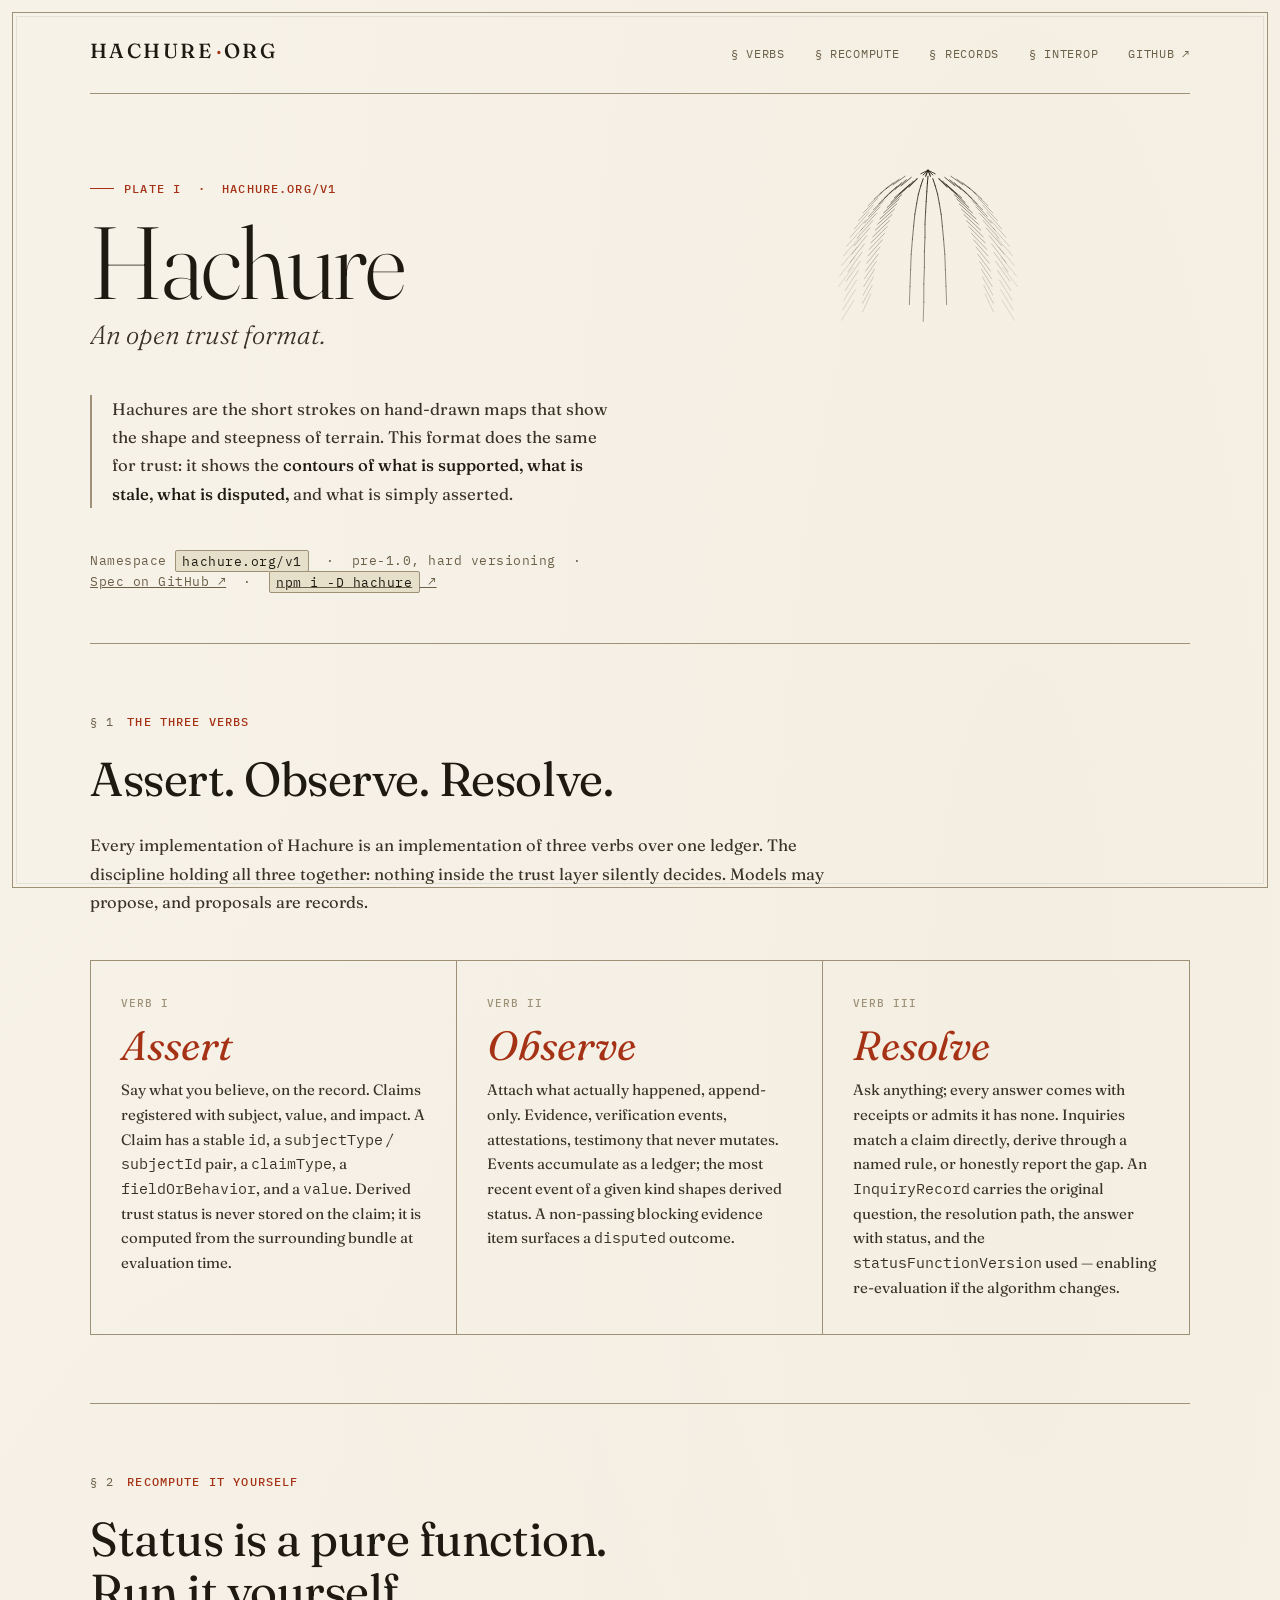
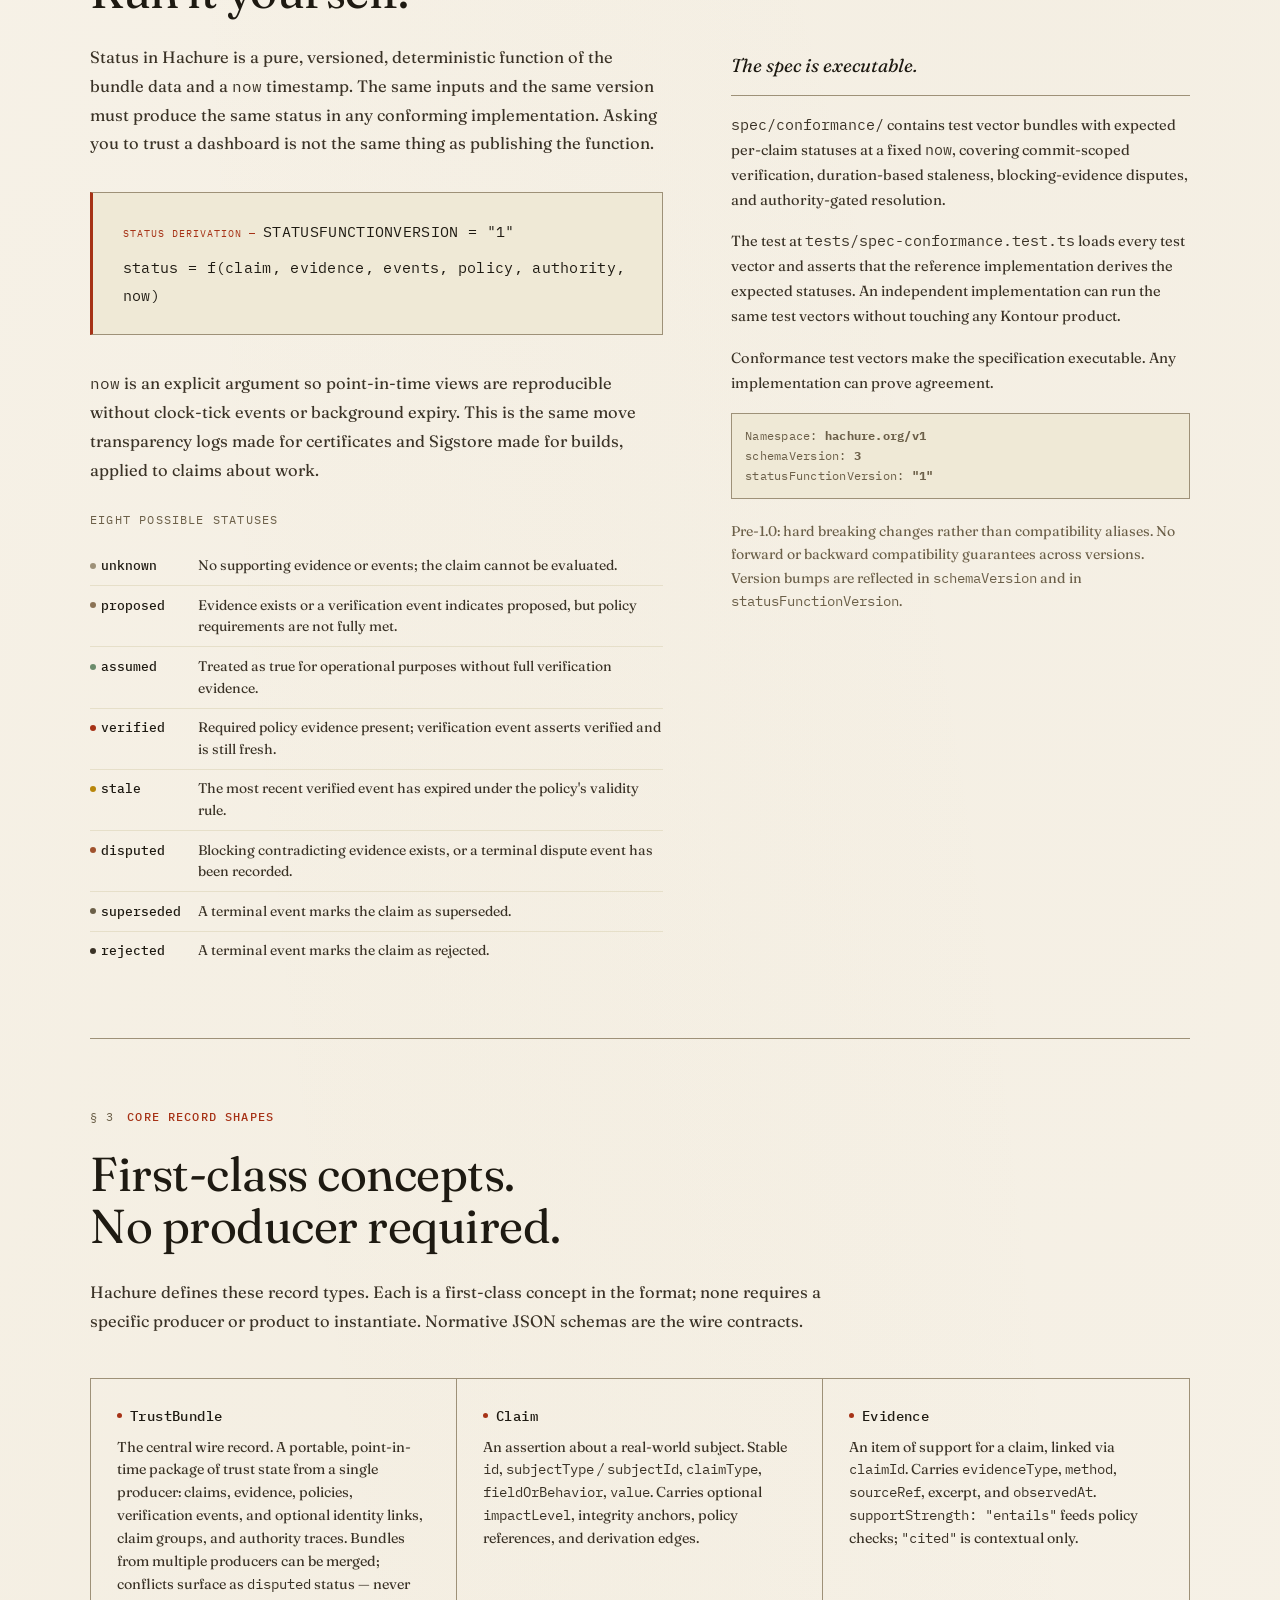
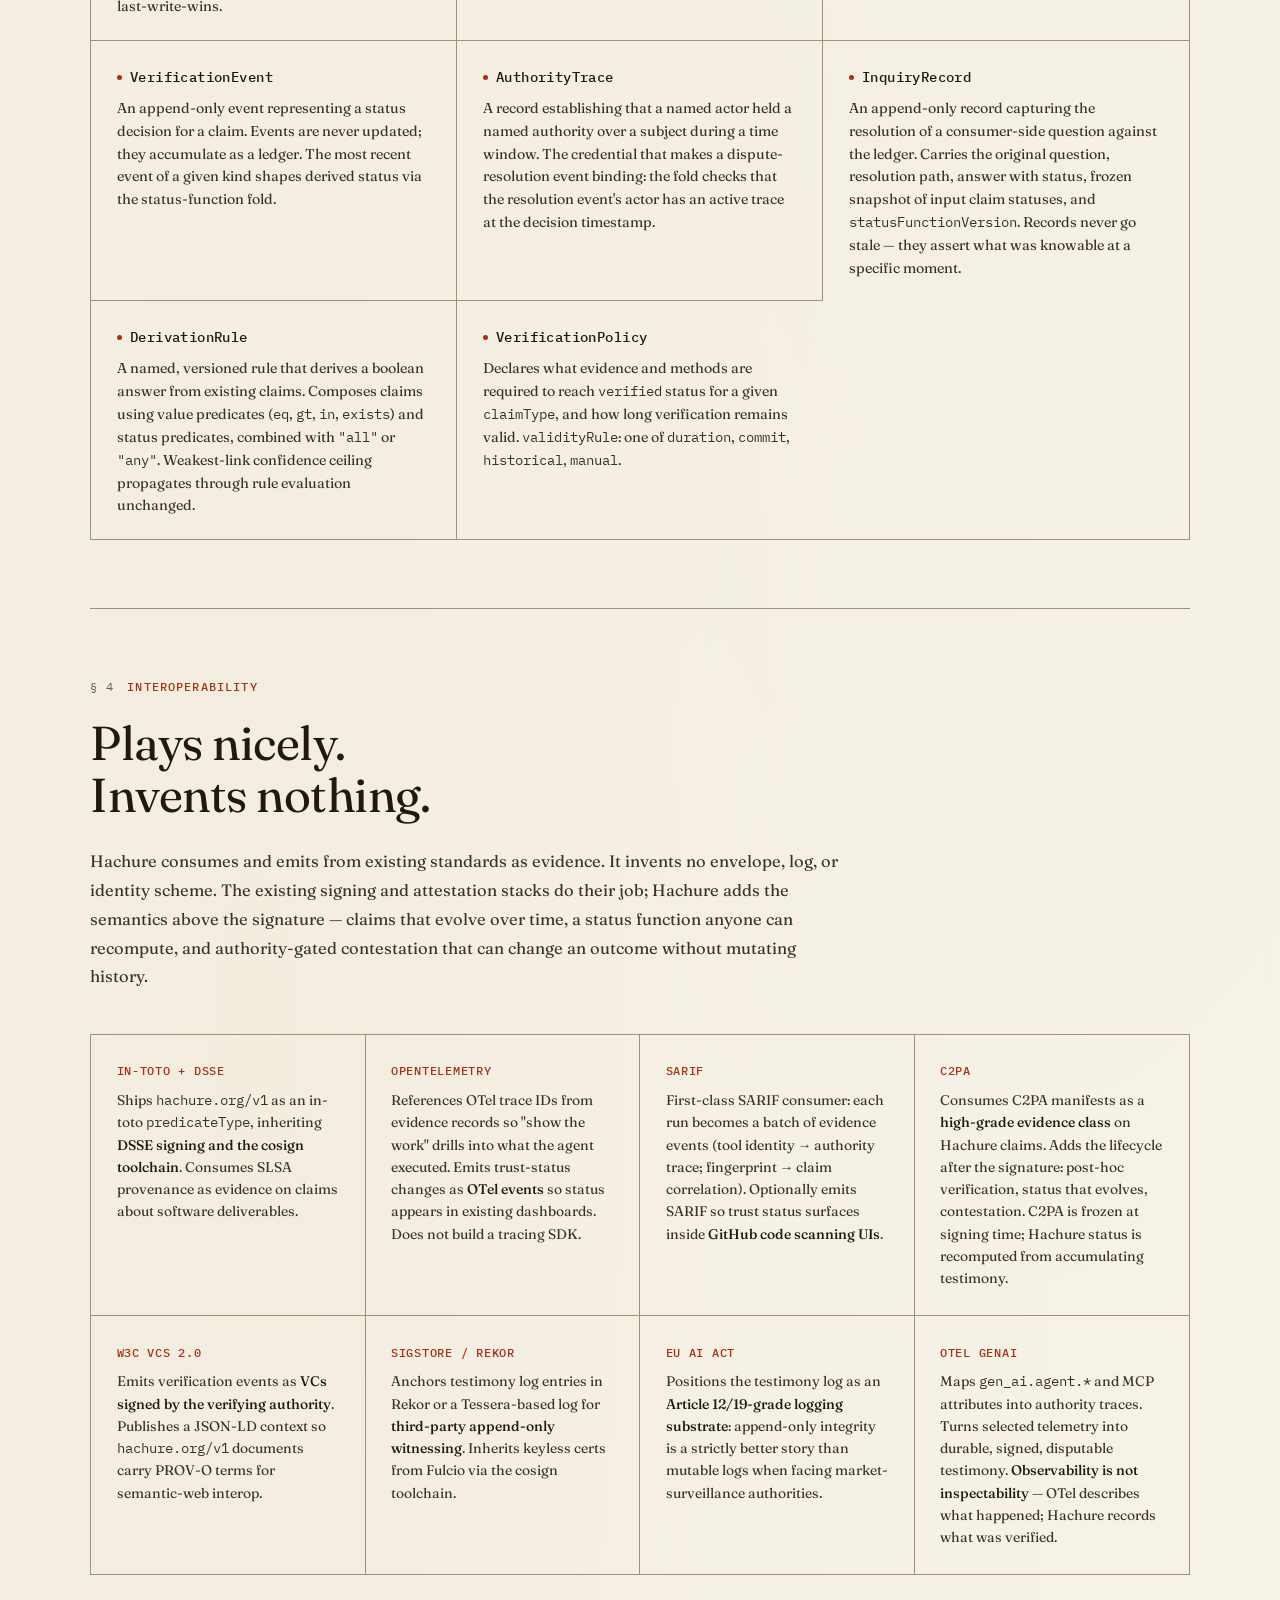
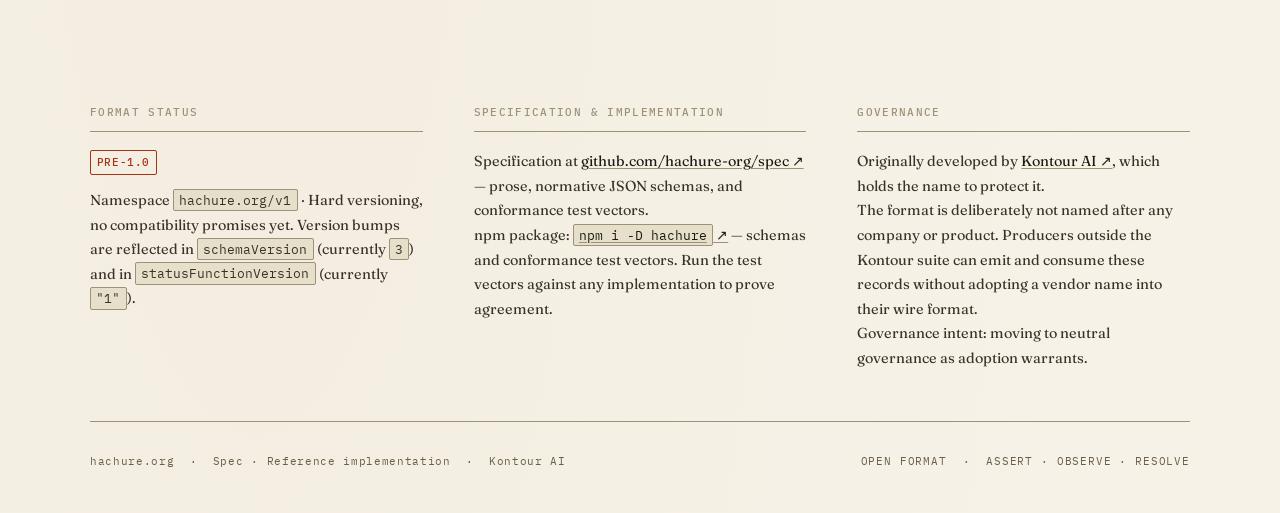
==== index.html @ 6f5035c7 "Content refresh: spec repo + npm package primary, reference impl once, statusFunctionVersion casing" ====
<!DOCTYPE html>
<html lang="en">
<head>
  <meta charset="UTF-8" />
  <meta name="viewport" content="width=device-width, initial-scale=1.0" />
  <title>Hachure — An Open Trust Format</title>
  <meta name="description" content="Hachure is an open format for portable trust state. Assert claims. Observe evidence, append-only. Resolve any question — with receipts, or an honest admission of none." />
  <meta property="og:title" content="Hachure — An Open Trust Format" />
  <meta property="og:description" content="Status is a pure, versioned function: deterministic, recomputable by anyone. Namespace hachure.org/v1." />
  <meta property="og:type" content="website" />
  <meta property="og:url" content="https://hachure.org/" />
  <meta name="twitter:card" content="summary" />
  <meta name="twitter:title" content="Hachure — An Open Trust Format" />
  <meta name="twitter:description" content="Assert. Observe. Resolve. Status = f(claim, evidence, events, policy, authority, now)." />
  <link rel="icon" type="image/svg+xml" href="/favicon.svg" />
  <link rel="stylesheet" href="/styles.css" />
</head>
<body>

  <!-- ============================================================
       HEADER
       ============================================================ -->
  <header class="site-header site-wrapper" role="banner">
    <a class="site-wordmark" href="/" aria-label="Hachure home">
      Hachure<span aria-hidden="true">·</span>org
    </a>
    <nav class="site-nav" aria-label="Primary navigation">
      <a href="#verbs">§ Verbs</a>
      <a href="#recompute">§ Recompute</a>
      <a href="#records">§ Records</a>
      <a href="#interop">§ Interop</a>
      <a href="https://github.com/hachure-org/spec" target="_blank" rel="noopener noreferrer">GitHub ↗</a>
    </nav>
  </header>

  <!-- ============================================================
       HERO
       ============================================================ -->
  <main>
    <section class="hero site-wrapper" aria-labelledby="hero-heading">

      <div class="hero-grid">

        <!-- Left: text -->
        <div class="hero-text">
          <p class="plate-label" aria-hidden="true">Plate&nbsp;I &nbsp;·&nbsp; hachure.org/v1</p>

          <h1 class="hero-heading" id="hero-heading">Hachure</h1>

          <p class="hero-subhead">An open trust format.</p>

          <p class="hero-definition">
            Hachures are the short strokes on hand-drawn maps that show the shape and steepness of terrain.
            This format does the same for trust: it shows the <strong>contours of what is supported,
            what is stale, what is disputed,</strong> and what is simply asserted.
          </p>

          <p class="hero-namespace">
            Namespace <code>hachure.org/v1</code>
            &nbsp;·&nbsp; pre-1.0, hard versioning
            &nbsp;·&nbsp; <a href="https://github.com/hachure-org/spec" target="_blank" rel="noopener noreferrer">Spec on GitHub ↗</a>
            &nbsp;·&nbsp; <a href="https://www.npmjs.com/package/hachure" target="_blank" rel="noopener noreferrer"><code>npm i -D hachure</code> ↗</a>
          </p>
        </div>

        <!-- Right: hachure illustration -->
        <div class="hero-illustration" aria-hidden="true">
          <img src="/hachure-ridge.svg"
               alt="Hachure strokes showing the contour and steepness of a ridge, in the manner of 19th-century survey maps."
               width="800"
               height="320" />
        </div>

      </div>

      <hr class="hero-rule" aria-hidden="true" />

    </section>

    <!-- ============================================================
         §1 — THE THREE VERBS
         ============================================================ -->
    <section class="section site-wrapper reveal" id="verbs" aria-labelledby="verbs-heading">

      <p class="section-label">
        <span class="section-number">§ 1</span>
        The Three Verbs
      </p>
      <h2 class="section-title" id="verbs-heading">Assert. Observe. Resolve.</h2>

      <p class="section-body">
        Every implementation of Hachure is an implementation of three verbs over one ledger.
        The discipline holding all three together: nothing inside the trust layer silently decides.
        Models may propose, and proposals are records.
      </p>

      <div class="verbs-grid" role="list">

        <article class="verb-card" role="listitem">
          <span class="verb-number">Verb I</span>
          <h3 class="verb-name"><em>Assert</em></h3>
          <p class="verb-desc">
            Say what you believe, on the record.
            Claims registered with subject, value, and impact.
            A Claim has a stable <code>id</code>, a <code>subjectType</code> / <code>subjectId</code> pair,
            a <code>claimType</code>, a <code>fieldOrBehavior</code>, and a <code>value</code>.
            Derived trust status is never stored on the claim; it is computed from the surrounding bundle at evaluation time.
          </p>
        </article>

        <article class="verb-card" role="listitem">
          <span class="verb-number">Verb II</span>
          <h3 class="verb-name"><em>Observe</em></h3>
          <p class="verb-desc">
            Attach what actually happened, append-only.
            Evidence, verification events, attestations, testimony that never mutates.
            Events accumulate as a ledger; the most recent event of a given kind shapes derived status.
            A non-passing blocking evidence item surfaces a <code>disputed</code> outcome.
          </p>
        </article>

        <article class="verb-card" role="listitem">
          <span class="verb-number">Verb III</span>
          <h3 class="verb-name"><em>Resolve</em></h3>
          <p class="verb-desc">
            Ask anything; every answer comes with receipts or admits it has none.
            Inquiries match a claim directly, derive through a named rule, or honestly report the gap.
            An <code>InquiryRecord</code> carries the original question, the resolution path, the answer with status,
            and the <code>statusFunctionVersion</code> used — enabling re-evaluation if the algorithm changes.
          </p>
        </article>

      </div>

    </section>

    <!-- ============================================================
         §2 — RECOMPUTE IT YOURSELF
         ============================================================ -->
    <section class="section site-wrapper reveal" id="recompute" aria-labelledby="recompute-heading">

      <p class="section-label">
        <span class="section-number">§ 2</span>
        Recompute It Yourself
      </p>
      <h2 class="section-title" id="recompute-heading">Status is a pure function.<br>Run it yourself.</h2>

      <div class="recompute-layout">

        <!-- Left: formula + status table -->
        <div>
          <p class="section-body">
            Status in Hachure is a pure, versioned, deterministic function of the bundle data and a
            <code>now</code> timestamp. The same inputs and the same version must produce the same status
            in any conforming implementation. Asking you to trust a dashboard is not the same thing as
            publishing the function.
          </p>

          <div class="status-formula">
            <span class="formula-label">Status Derivation — <code>statusFunctionVersion = "1"</code></span>
            <code>status = f(claim, evidence, events, policy, authority, now)</code>
          </div>

          <p class="section-body">
            <code>now</code> is an explicit argument so point-in-time views are reproducible without
            clock-tick events or background expiry. This is the same move transparency logs made for
            certificates and Sigstore made for builds, applied to claims about work.
          </p>

          <div class="status-list" aria-label="Eight possible status values">
            <p class="status-list-title">Eight possible statuses</p>
            <table class="status-table">
              <tbody>
                <tr>
                  <td><span class="status-dot dot-unknown" aria-hidden="true"></span><code>unknown</code></td>
                  <td>No supporting evidence or events; the claim cannot be evaluated.</td>
                </tr>
                <tr>
                  <td><span class="status-dot dot-proposed" aria-hidden="true"></span><code>proposed</code></td>
                  <td>Evidence exists or a verification event indicates proposed, but policy requirements are not fully met.</td>
                </tr>
                <tr>
                  <td><span class="status-dot dot-assumed" aria-hidden="true"></span><code>assumed</code></td>
                  <td>Treated as true for operational purposes without full verification evidence.</td>
                </tr>
                <tr>
                  <td><span class="status-dot dot-verified" aria-hidden="true"></span><code>verified</code></td>
                  <td>Required policy evidence present; verification event asserts verified and is still fresh.</td>
                </tr>
                <tr>
                  <td><span class="status-dot dot-stale" aria-hidden="true"></span><code>stale</code></td>
                  <td>The most recent verified event has expired under the policy's validity rule.</td>
                </tr>
                <tr>
                  <td><span class="status-dot dot-disputed" aria-hidden="true"></span><code>disputed</code></td>
                  <td>Blocking contradicting evidence exists, or a terminal dispute event has been recorded.</td>
                </tr>
                <tr>
                  <td><span class="status-dot dot-superseded" aria-hidden="true"></span><code>superseded</code></td>
                  <td>A terminal event marks the claim as superseded.</td>
                </tr>
                <tr>
                  <td><span class="status-dot dot-rejected" aria-hidden="true"></span><code>rejected</code></td>
                  <td>A terminal event marks the claim as rejected.</td>
                </tr>
              </tbody>
            </table>
          </div>
        </div>

        <!-- Right: conformance aside -->
        <aside class="conformance-aside" aria-label="Conformance information">
          <h3>The spec is executable.</h3>

          <p>
            <code>spec/conformance/</code> contains test vector bundles with expected per-claim statuses
            at a fixed <code>now</code>, covering commit-scoped verification, duration-based staleness,
            blocking-evidence disputes, and authority-gated resolution.
          </p>

          <p>
            The test at <code>tests/spec-conformance.test.ts</code> loads every test vector and asserts
            that the reference implementation derives the expected statuses. An independent implementation
            can run the same test vectors without touching any Kontour product.
          </p>

          <p>
            Conformance test vectors make the specification executable.
            Any implementation can prove agreement.
          </p>

          <div class="mono-note" role="note">
            Namespace: <strong>hachure.org/v1</strong><br />
            schemaVersion: <strong>3</strong><br />
            statusFunctionVersion: <strong>"1"</strong>
          </div>

          <p style="margin-top: 1.25rem; font-size: 0.83rem; color: var(--ink-light); line-height: 1.65;">
            Pre-1.0: hard breaking changes rather than compatibility aliases. No forward or backward compatibility
            guarantees across versions. Version bumps are reflected in <code>schemaVersion</code>
            and in <code>statusFunctionVersion</code>.
          </p>
        </aside>

      </div>

    </section>

    <!-- ============================================================
         §3 — CORE RECORDS
         ============================================================ -->
    <section class="section site-wrapper reveal" id="records" aria-labelledby="records-heading">

      <p class="section-label">
        <span class="section-number">§ 3</span>
        Core Record Shapes
      </p>
      <h2 class="section-title" id="records-heading">First-class concepts.<br>No producer required.</h2>

      <p class="records-intro">
        Hachure defines these record types. Each is a first-class concept in the format;
        none requires a specific producer or product to instantiate.
        Normative JSON schemas are the wire contracts.
      </p>

      <div class="records-strip" role="list">

        <article class="record-item" role="listitem">
          <p class="record-name">TrustBundle</p>
          <p class="record-desc">
            The central wire record. A portable, point-in-time package of trust state from a single producer:
            claims, evidence, policies, verification events, and optional identity links, claim groups, and authority traces.
            Bundles from multiple producers can be merged; conflicts surface as <code>disputed</code> status — never last-write-wins.
          </p>
        </article>

        <article class="record-item" role="listitem">
          <p class="record-name">Claim</p>
          <p class="record-desc">
            An assertion about a real-world subject. Stable <code>id</code>, <code>subjectType</code> / <code>subjectId</code>,
            <code>claimType</code>, <code>fieldOrBehavior</code>, <code>value</code>.
            Carries optional <code>impactLevel</code>, integrity anchors, policy references, and derivation edges.
          </p>
        </article>

        <article class="record-item" role="listitem">
          <p class="record-name">Evidence</p>
          <p class="record-desc">
            An item of support for a claim, linked via <code>claimId</code>.
            Carries <code>evidenceType</code>, <code>method</code>, <code>sourceRef</code>, excerpt, and <code>observedAt</code>.
            <code>supportStrength: "entails"</code> feeds policy checks; <code>"cited"</code> is contextual only.
          </p>
        </article>

        <article class="record-item" role="listitem">
          <p class="record-name">VerificationEvent</p>
          <p class="record-desc">
            An append-only event representing a status decision for a claim.
            Events are never updated; they accumulate as a ledger.
            The most recent event of a given kind shapes derived status via the status-function fold.
          </p>
        </article>

        <article class="record-item" role="listitem">
          <p class="record-name">AuthorityTrace</p>
          <p class="record-desc">
            A record establishing that a named actor held a named authority over a subject during a time window.
            The credential that makes a dispute-resolution event binding: the fold checks that the resolution
            event's actor has an active trace at the decision timestamp.
          </p>
        </article>

        <article class="record-item" role="listitem">
          <p class="record-name">InquiryRecord</p>
          <p class="record-desc">
            An append-only record capturing the resolution of a consumer-side question against the ledger.
            Carries the original question, resolution path, answer with status, frozen snapshot of input claim statuses,
            and <code>statusFunctionVersion</code>. Records never go stale — they assert what was knowable at a specific moment.
          </p>
        </article>

        <article class="record-item" role="listitem">
          <p class="record-name">DerivationRule</p>
          <p class="record-desc">
            A named, versioned rule that derives a boolean answer from existing claims.
            Composes claims using value predicates (<code>eq</code>, <code>gt</code>, <code>in</code>, <code>exists</code>)
            and status predicates, combined with <code>"all"</code> or <code>"any"</code>.
            Weakest-link confidence ceiling propagates through rule evaluation unchanged.
          </p>
        </article>

        <article class="record-item" role="listitem">
          <p class="record-name">VerificationPolicy</p>
          <p class="record-desc">
            Declares what evidence and methods are required to reach <code>verified</code> status for a given
            <code>claimType</code>, and how long verification remains valid.
            <code>validityRule</code>: one of <code>duration</code>, <code>commit</code>, <code>historical</code>, <code>manual</code>.
          </p>
        </article>

      </div>

    </section>

    <!-- ============================================================
         §4 — PLAYS NICELY
         ============================================================ -->
    <section class="section site-wrapper reveal" id="interop" aria-labelledby="interop-heading">

      <p class="section-label">
        <span class="section-number">§ 4</span>
        Interoperability
      </p>
      <h2 class="section-title" id="interop-heading">Plays nicely.<br>Invents nothing.</h2>

      <p class="interop-intro">
        Hachure consumes and emits from existing standards as evidence.
        It invents no envelope, log, or identity scheme.
        The existing signing and attestation stacks do their job;
        Hachure adds the semantics above the signature — claims that evolve over time,
        a status function anyone can recompute, and authority-gated contestation that can change an outcome without mutating history.
      </p>

      <div class="interop-grid" role="list">

        <article class="interop-item" role="listitem">
          <span class="interop-standard">in-toto + DSSE</span>
          <p class="interop-role">
            Ships <code>hachure.org/v1</code> as an in-toto <code>predicateType</code>,
            inheriting <strong>DSSE signing and the cosign toolchain</strong>.
            Consumes SLSA provenance as evidence on claims about software deliverables.
          </p>
        </article>

        <article class="interop-item" role="listitem">
          <span class="interop-standard">OpenTelemetry</span>
          <p class="interop-role">
            References OTel trace IDs from evidence records so "show the work" drills into what the agent executed.
            Emits trust-status changes as <strong>OTel events</strong> so status appears in existing dashboards.
            Does not build a tracing SDK.
          </p>
        </article>

        <article class="interop-item" role="listitem">
          <span class="interop-standard">SARIF</span>
          <p class="interop-role">
            First-class SARIF consumer: each run becomes a batch of evidence events
            (tool identity → authority trace; fingerprint → claim correlation).
            Optionally emits SARIF so trust status surfaces inside <strong>GitHub code scanning UIs</strong>.
          </p>
        </article>

        <article class="interop-item" role="listitem">
          <span class="interop-standard">C2PA</span>
          <p class="interop-role">
            Consumes C2PA manifests as a <strong>high-grade evidence class</strong> on Hachure claims.
            Adds the lifecycle after the signature: post-hoc verification, status that evolves,
            contestation. C2PA is frozen at signing time; Hachure status is recomputed from accumulating testimony.
          </p>
        </article>

        <article class="interop-item" role="listitem">
          <span class="interop-standard">W3C VCs 2.0</span>
          <p class="interop-role">
            Emits verification events as <strong>VCs signed by the verifying authority</strong>.
            Publishes a JSON-LD context so <code>hachure.org/v1</code> documents carry PROV-O terms
            for semantic-web interop.
          </p>
        </article>

        <article class="interop-item" role="listitem">
          <span class="interop-standard">Sigstore / Rekor</span>
          <p class="interop-role">
            Anchors testimony log entries in Rekor or a Tessera-based log for
            <strong>third-party append-only witnessing</strong>.
            Inherits keyless certs from Fulcio via the cosign toolchain.
          </p>
        </article>

        <article class="interop-item" role="listitem">
          <span class="interop-standard">EU AI Act</span>
          <p class="interop-role">
            Positions the testimony log as an <strong>Article 12/19-grade logging substrate</strong>:
            append-only integrity is a strictly better story than mutable logs when facing
            market-surveillance authorities.
          </p>
        </article>

        <article class="interop-item" role="listitem">
          <span class="interop-standard">OTel GenAI</span>
          <p class="interop-role">
            Maps <code>gen_ai.agent.*</code> and MCP attributes into authority traces.
            Turns selected telemetry into durable, signed, disputable testimony.
            <strong>Observability is not inspectability</strong> — OTel describes what happened; Hachure records what was verified.
          </p>
        </article>

      </div>

    </section>

    <!-- ============================================================
         STATUS / FOOTER BLOCK
         ============================================================ -->
    <footer class="status-footer site-wrapper reveal" role="contentinfo" id="status">

      <div class="status-footer-grid">

        <div>
          <p class="footer-col-title">Format Status</p>
          <div class="footer-col-body">
            <span class="status-badge">pre-1.0</span>
            <p>
              Namespace <code>hachure.org/v1</code> · Hard versioning, no compatibility promises yet.
              Version bumps are reflected in <code>schemaVersion</code> (currently <code>3</code>)
              and in <code>statusFunctionVersion</code> (currently <code>"1"</code>).
            </p>
          </div>
        </div>

        <div>
          <p class="footer-col-title">Specification &amp; Implementation</p>
          <div class="footer-col-body">
            <p>
              Specification at
              <a href="https://github.com/hachure-org/spec" target="_blank" rel="noopener noreferrer">
                github.com/hachure-org/spec ↗
              </a>
              — prose, normative JSON schemas, and conformance test vectors.
            </p>
            <p>
              npm package: <a href="https://www.npmjs.com/package/hachure" target="_blank" rel="noopener noreferrer"><code>npm i -D hachure</code> ↗</a>
              — schemas and conformance test vectors. Run the test vectors against any implementation to prove agreement.
            </p>
          </div>
        </div>

        <div>
          <p class="footer-col-title">Governance</p>
          <div class="footer-col-body">
            <p>
              Originally developed by
              <a href="https://kontourai.io" target="_blank" rel="noopener noreferrer">Kontour AI ↗</a>,
              which holds the name to protect it.
            </p>
            <p>
              The format is deliberately not named after any company or product.
              Producers outside the Kontour suite can emit and consume these records without adopting a vendor name
              into their wire format.
            </p>
            <p>
              Governance intent: moving to neutral governance as adoption warrants.
            </p>
          </div>
        </div>

      </div>

      <div class="site-footer-base">
        <p class="footer-base-left">
          hachure.org &nbsp;·&nbsp;
          <a href="https://github.com/hachure-org/spec" target="_blank" rel="noopener noreferrer">Spec</a> · <a href="https://github.com/kontourai/surface" target="_blank" rel="noopener noreferrer">Reference implementation</a>
          &nbsp;·&nbsp;
          <a href="https://kontourai.io" target="_blank" rel="noopener noreferrer">Kontour AI</a>
        </p>
        <p class="footer-base-right">
          Open format &nbsp;·&nbsp; Assert · Observe · Resolve
        </p>
      </div>

    </footer>

  </main>

  <!-- Scroll-reveal -->
  <script>
    (function () {
      if (!('IntersectionObserver' in window)) return;
      var observer = new IntersectionObserver(function (entries) {
        entries.forEach(function (entry) {
          if (entry.isIntersecting) {
            entry.target.classList.add('visible');
            observer.unobserve(entry.target);
          }
        });
      }, { threshold: 0.08 });
      document.querySelectorAll('.reveal').forEach(function (el) {
        observer.observe(el);
      });
    }());
  </script>

</body>
</html>
---- styles.css ----
/* ============================================================
   HACHURE.ORG — Cartographic survey-plate aesthetic
   Vintage engraved map × modern spec document
   ============================================================ */

/* --- Google Fonts --- */
@import url('https://fonts.googleapis.com/css2?family=Fraunces:ital,opsz,wght@0,9..144,300;0,9..144,400;0,9..144,500;0,9..144,600;1,9..144,300;1,9..144,400&family=IBM+Plex+Mono:wght@400;500&display=swap');

/* --- Design tokens --- */
:root {
  /* Paper and ink — iron-gall palette */
  --paper:        #F7F2E8;
  --paper-warm:   #EFE9D6;
  --paper-dark:   #E6DFC9;
  --ink:          #1E1A12;        /* iron-gall near-black */
  --ink-mid:      #3A3226;        /* mid ink for body */
  --ink-light:    #6B5F48;        /* light ink for marginalia */
  --ink-faint:    #9E9178;        /* faintest ink — rules, plates */

  /* Surveyor's red — single sharp accent */
  --red:          #A63216;        /* oxide / cadmium red */
  --red-light:    #C94020;        /* brighter red for hover */
  --red-faint:    rgba(166, 50, 22, 0.12);

  /* Typography */
  --font-display: 'Fraunces', Georgia, 'Times New Roman', serif;
  --font-body:    'Fraunces', Georgia, 'Times New Roman', serif;
  --font-mono:    'IBM Plex Mono', 'Courier New', monospace;

  /* Spacing — generous survey-plate margins */
  --gutter:       clamp(1.5rem, 5vw, 4rem);
  --col-text:     68ch;
  --radius:       2px;

  /* Thin rules */
  --rule:         1px solid var(--ink-faint);
  --rule-accent:  1px solid var(--red);
}

/* --- Reset & base --- */
*, *::before, *::after {
  box-sizing: border-box;
  margin: 0;
  padding: 0;
}

html {
  font-size: 17px;
  -webkit-font-smoothing: antialiased;
  text-rendering: optimizeLegibility;
  scroll-behavior: smooth;
}

body {
  background-color: var(--paper);
  color: var(--ink);
  font-family: var(--font-body);
  font-weight: 400;
  line-height: 1.65;
  min-height: 100vh;
  /* Subtle paper texture via CSS noise pattern */
  background-image:
    radial-gradient(ellipse at 20% 80%, rgba(180,160,100,0.06) 0%, transparent 60%),
    radial-gradient(ellipse at 80% 20%, rgba(160,140,80,0.04) 0%, transparent 60%);
}

/* --- Plate border framing --- */
body::before {
  content: '';
  display: block;
  position: fixed;
  inset: 12px;
  border: 1px solid var(--ink-faint);
  pointer-events: none;
  z-index: 100;
}

body::after {
  content: '';
  display: block;
  position: fixed;
  inset: 16px;
  border: 1px solid rgba(30, 26, 18, 0.08);
  pointer-events: none;
  z-index: 99;
}

/* --- Layout wrapper --- */
.site-wrapper {
  max-width: 1100px;
  margin: 0 auto;
  padding: 0 var(--gutter);
}

/* ============================================================
   HEADER / NAV
   ============================================================ */

.site-header {
  padding: 2rem 0 1.5rem;
  border-bottom: var(--rule);
  display: flex;
  align-items: baseline;
  justify-content: space-between;
  gap: 1rem;
  flex-wrap: wrap;
}

.site-wordmark {
  font-family: var(--font-display);
  font-size: clamp(1rem, 2.5vw, 1.2rem);
  font-weight: 500;
  letter-spacing: 0.12em;
  text-transform: uppercase;
  color: var(--ink);
  text-decoration: none;
}

.site-wordmark span {
  color: var(--red);
  margin-left: 0.15em;
}

.site-nav {
  display: flex;
  gap: 1.75rem;
  align-items: baseline;
  flex-wrap: wrap;
}

.site-nav a {
  font-family: var(--font-mono);
  font-size: 0.72rem;
  font-weight: 400;
  letter-spacing: 0.06em;
  color: var(--ink-light);
  text-decoration: none;
  text-transform: uppercase;
  transition: color 0.15s ease;
}

.site-nav a:hover {
  color: var(--red);
}

/* ============================================================
   HERO
   ============================================================ */

.hero {
  position: relative;
  padding: 3rem 0 0;
  overflow: hidden;
}

.hero-grid {
  display: grid;
  grid-template-columns: 1fr 1fr;
  gap: 3rem;
  align-items: start;
}

.hero-text {
  padding-top: 2rem;
  position: relative;
  z-index: 2;
}

/* Plate number — marginalia style */
.plate-label {
  font-family: var(--font-mono);
  font-size: 0.68rem;
  font-weight: 500;
  letter-spacing: 0.1em;
  color: var(--red);
  text-transform: uppercase;
  margin-bottom: 1rem;
  display: flex;
  align-items: center;
  gap: 0.6rem;
}

.plate-label::before {
  content: '';
  display: inline-block;
  width: 24px;
  height: 1px;
  background: var(--red);
}

.hero-heading {
  font-family: var(--font-display);
  font-size: clamp(3.5rem, 8vw, 6.5rem);
  font-weight: 300;
  line-height: 0.92;
  letter-spacing: -0.02em;
  color: var(--ink);
  margin-bottom: 0.5rem;

  /* Staggered fade-up on load */
  animation: fade-up 0.7s ease-out both;
  animation-delay: 0.1s;
}

.hero-subhead {
  font-family: var(--font-display);
  font-size: clamp(1.1rem, 2.5vw, 1.55rem);
  font-weight: 300;
  font-style: italic;
  color: var(--ink-mid);
  margin-bottom: 2.5rem;
  line-height: 1.3;

  animation: fade-up 0.7s ease-out both;
  animation-delay: 0.22s;
}

.hero-definition {
  font-size: 0.98rem;
  font-weight: 400;
  color: var(--ink-mid);
  line-height: 1.7;
  max-width: 48ch;
  border-left: 2px solid var(--ink-faint);
  padding-left: 1.2rem;
  margin-bottom: 2.5rem;

  animation: fade-up 0.7s ease-out both;
  animation-delay: 0.34s;
}

.hero-definition strong {
  color: var(--ink);
  font-weight: 500;
}

.hero-namespace {
  font-family: var(--font-mono);
  font-size: 0.75rem;
  color: var(--ink-light);
  letter-spacing: 0.04em;

  animation: fade-up 0.7s ease-out both;
  animation-delay: 0.46s;
}

.hero-namespace code {
  background: var(--paper-dark);
  border: var(--rule);
  padding: 0.15em 0.5em;
  border-radius: var(--radius);
  font-family: var(--font-mono);
  color: var(--ink);
}

/* Hero SVG panel */
.hero-illustration {
  position: relative;
  display: flex;
  align-items: flex-start;
  justify-content: center;
  overflow: hidden;
  opacity: 0;
  animation: fade-in 1s ease-out 0.3s both;
}

.hero-illustration img,
.hero-illustration svg {
  width: 100%;
  height: auto;
  max-width: 480px;
  display: block;
  filter: sepia(8%) contrast(1.05);
}

/* Thin plate rule below hero */
.hero-rule {
  margin: 3rem 0 0;
  border: none;
  border-top: var(--rule);
  position: relative;
}

.hero-rule::after {
  content: '— PLATE I —';
  position: absolute;
  top: -0.7em;
  left: 50%;
  transform: translateX(-50%);
  background: var(--paper);
  padding: 0 1em;
  font-family: var(--font-mono);
  font-size: 0.6rem;
  letter-spacing: 0.14em;
  color: var(--ink-faint);
  text-transform: uppercase;
}

/* ============================================================
   SECTION COMMON
   ============================================================ */

.section {
  padding: 4rem 0;
  border-bottom: var(--rule);
}

.section:last-of-type {
  border-bottom: none;
}

.section-label {
  font-family: var(--font-mono);
  font-size: 0.68rem;
  font-weight: 500;
  letter-spacing: 0.1em;
  color: var(--red);
  text-transform: uppercase;
  margin-bottom: 1.25rem;
  display: flex;
  align-items: center;
  gap: 0.75rem;
}

.section-number {
  font-style: normal;
  color: var(--ink-light);
  font-weight: 400;
}

.section-title {
  font-family: var(--font-display);
  font-size: clamp(1.8rem, 4vw, 2.8rem);
  font-weight: 400;
  line-height: 1.1;
  letter-spacing: -0.01em;
  color: var(--ink);
  margin-bottom: 1.5rem;
}

.section-body {
  max-width: var(--col-text);
  font-size: 0.97rem;
  color: var(--ink-mid);
  line-height: 1.75;
}

.section-body p + p {
  margin-top: 1em;
}

/* ============================================================
   §1 — THE THREE VERBS (Assert / Observe / Resolve)
   ============================================================ */

.verbs-grid {
  display: grid;
  grid-template-columns: repeat(3, 1fr);
  gap: 0;
  border: var(--rule);
  margin-top: 2.5rem;
}

.verb-card {
  padding: 2rem 1.75rem;
  border-right: var(--rule);
  position: relative;
}

.verb-card:last-child {
  border-right: none;
}

.verb-number {
  font-family: var(--font-mono);
  font-size: 0.62rem;
  font-weight: 500;
  letter-spacing: 0.1em;
  color: var(--ink-faint);
  text-transform: uppercase;
  margin-bottom: 0.75rem;
  display: block;
}

.verb-name {
  font-family: var(--font-display);
  font-size: clamp(1.6rem, 3.5vw, 2.4rem);
  font-weight: 400;
  color: var(--ink);
  line-height: 1;
  margin-bottom: 0.75rem;
}

.verb-name em {
  font-style: italic;
  color: var(--red);
}

.verb-desc {
  font-size: 0.88rem;
  color: var(--ink-mid);
  line-height: 1.65;
}

/* thin accent rule top on hover */
.verb-card::before {
  content: '';
  display: block;
  position: absolute;
  top: -1px;
  left: 0;
  right: 0;
  height: 2px;
  background: var(--red);
  transform: scaleX(0);
  transform-origin: left;
  transition: transform 0.25s ease;
}

.verb-card:hover::before {
  transform: scaleX(1);
}

/* ============================================================
   §2 — RECOMPUTE IT YOURSELF
   ============================================================ */

.recompute-layout {
  display: grid;
  grid-template-columns: 5fr 4fr;
  gap: 4rem;
  align-items: start;
}

.status-formula {
  margin: 2rem 0;
  padding: 1.5rem 1.75rem;
  background: var(--paper-warm);
  border: var(--rule);
  border-left: 3px solid var(--red);
  position: relative;
}

.status-formula code {
  font-family: var(--font-mono);
  font-size: clamp(0.78rem, 1.5vw, 0.9rem);
  color: var(--ink);
  letter-spacing: 0.02em;
  white-space: pre-wrap;
  word-break: break-word;
}

.status-formula .formula-label {
  font-family: var(--font-mono);
  font-size: 0.6rem;
  letter-spacing: 0.1em;
  text-transform: uppercase;
  color: var(--red);
  margin-bottom: 0.5rem;
  display: block;
}

.status-list {
  margin-top: 1.5rem;
}

.status-list-title {
  font-family: var(--font-mono);
  font-size: 0.7rem;
  letter-spacing: 0.1em;
  text-transform: uppercase;
  color: var(--ink-light);
  margin-bottom: 1rem;
}

.status-table {
  width: 100%;
  border-collapse: collapse;
  font-size: 0.82rem;
}

.status-table tr {
  border-bottom: 1px solid var(--paper-dark);
}

.status-table tr:last-child {
  border-bottom: none;
}

.status-table td {
  padding: 0.5rem 0;
  vertical-align: top;
}

.status-table td:first-child {
  font-family: var(--font-mono);
  font-size: 0.75rem;
  color: var(--ink);
  font-weight: 500;
  width: 7em;
  padding-right: 1rem;
  white-space: nowrap;
}

.status-table td:last-child {
  color: var(--ink-mid);
  line-height: 1.55;
}

/* Status badge dots */
.status-dot {
  display: inline-block;
  width: 6px;
  height: 6px;
  border-radius: 50%;
  margin-right: 0.4em;
  vertical-align: middle;
  position: relative;
  top: -1px;
}

.dot-unknown     { background: var(--ink-faint); }
.dot-proposed    { background: #8B7355; }
.dot-assumed     { background: #6B8C6B; }
.dot-verified    { background: var(--red); }
.dot-stale       { background: #B8860B; }
.dot-disputed    { background: #A0522D; }
.dot-superseded  { background: var(--ink-light); }
.dot-rejected    { background: var(--ink-mid); }

/* Conformance block (right column) */
.conformance-aside {
  padding-top: 0.5rem;
}

.conformance-aside h3 {
  font-family: var(--font-display);
  font-size: 1.1rem;
  font-weight: 400;
  font-style: italic;
  color: var(--ink);
  margin-bottom: 1rem;
  padding-bottom: 0.75rem;
  border-bottom: var(--rule);
}

.conformance-aside p {
  font-size: 0.86rem;
  color: var(--ink-mid);
  line-height: 1.7;
  margin-bottom: 1rem;
}

.conformance-aside .mono-note {
  font-family: var(--font-mono);
  font-size: 0.72rem;
  color: var(--ink-light);
  letter-spacing: 0.02em;
  padding: 0.75rem;
  background: var(--paper-warm);
  border: var(--rule);
  line-height: 1.6;
}

/* ============================================================
   §3 — CORE RECORDS
   ============================================================ */

.records-intro {
  max-width: var(--col-text);
  font-size: 0.97rem;
  color: var(--ink-mid);
  line-height: 1.75;
  margin-bottom: 2.5rem;
}

.records-strip {
  display: grid;
  grid-template-columns: repeat(auto-fill, minmax(280px, 1fr));
  gap: 0;
  border: var(--rule);
}

.record-item {
  padding: 1.5rem 1.5rem 1.25rem;
  border-bottom: var(--rule);
  border-right: var(--rule);
  position: relative;
  transition: background 0.15s ease;
}

.record-item:hover {
  background: var(--paper-warm);
}

/* Remove right border for items at right edge */
.record-item:nth-child(3n),
.record-item:last-child {
  border-right: none;
}

/* Last row: remove bottom borders */
.record-item:nth-last-child(-n+3) {
  border-bottom: none;
}

.record-name {
  font-family: var(--font-mono);
  font-size: 0.8rem;
  font-weight: 500;
  color: var(--ink);
  letter-spacing: 0.03em;
  margin-bottom: 0.5rem;
  display: flex;
  align-items: center;
  gap: 0.5rem;
}

.record-name::before {
  content: '';
  display: inline-block;
  width: 5px;
  height: 5px;
  background: var(--red);
  border-radius: 50%;
  flex-shrink: 0;
}

.record-desc {
  font-size: 0.84rem;
  color: var(--ink-mid);
  line-height: 1.6;
}

/* ============================================================
   §4 — PLAYS NICELY
   ============================================================ */

.interop-intro {
  max-width: var(--col-text);
  font-size: 0.97rem;
  color: var(--ink-mid);
  line-height: 1.75;
  margin-bottom: 2.5rem;
}

.interop-grid {
  display: grid;
  grid-template-columns: repeat(auto-fill, minmax(220px, 1fr));
  gap: 0;
  border: var(--rule);
}

.interop-item {
  padding: 1.5rem;
  border-bottom: var(--rule);
  border-right: var(--rule);
}

.interop-item:nth-child(4n) {
  border-right: none;
}

.interop-item:nth-last-child(-n+4) {
  border-bottom: none;
}

.interop-standard {
  font-family: var(--font-mono);
  font-size: 0.72rem;
  font-weight: 500;
  color: var(--red);
  letter-spacing: 0.06em;
  text-transform: uppercase;
  margin-bottom: 0.5rem;
  display: block;
}

.interop-role {
  font-size: 0.82rem;
  color: var(--ink-mid);
  line-height: 1.6;
}

.interop-role strong {
  color: var(--ink);
  font-weight: 500;
}

/* ============================================================
   §5 — STATUS / FOOTER
   ============================================================ */

.status-footer {
  padding: 3.5rem 0 2.5rem;
}

.status-footer-grid {
  display: grid;
  grid-template-columns: 1fr 1fr 1fr;
  gap: 3rem;
  padding-bottom: 3rem;
  border-bottom: var(--rule);
}

.footer-col-title {
  font-family: var(--font-mono);
  font-size: 0.66rem;
  font-weight: 500;
  letter-spacing: 0.12em;
  text-transform: uppercase;
  color: var(--ink-faint);
  margin-bottom: 1rem;
  padding-bottom: 0.6rem;
  border-bottom: var(--rule);
}

.footer-col-body {
  font-size: 0.85rem;
  color: var(--ink-mid);
  line-height: 1.7;
}

.footer-col-body a {
  color: var(--ink);
  text-decoration: underline;
  text-underline-offset: 2px;
  text-decoration-color: var(--ink-faint);
  transition: color 0.15s, text-decoration-color 0.15s;
}

.footer-col-body a:hover {
  color: var(--red);
  text-decoration-color: var(--red);
}

.footer-col-body code {
  font-family: var(--font-mono);
  font-size: 0.78rem;
  background: var(--paper-dark);
  border: var(--rule);
  padding: 0.1em 0.4em;
  border-radius: var(--radius);
}

.footer-col-body .status-badge {
  display: inline-block;
  font-family: var(--font-mono);
  font-size: 0.65rem;
  font-weight: 500;
  letter-spacing: 0.06em;
  text-transform: uppercase;
  color: var(--red);
  border: 1px solid var(--red);
  padding: 0.2em 0.5em;
  border-radius: var(--radius);
  margin-bottom: 0.75rem;
}

.site-footer-base {
  display: flex;
  align-items: center;
  justify-content: space-between;
  flex-wrap: wrap;
  gap: 1rem;
  padding-top: 1.75rem;
}

.footer-base-left {
  font-family: var(--font-mono);
  font-size: 0.66rem;
  letter-spacing: 0.06em;
  color: var(--ink-light);
}

.footer-base-left a {
  color: var(--ink-light);
  text-decoration: none;
  transition: color 0.15s;
}

.footer-base-left a:hover {
  color: var(--red);
}

.footer-base-right {
  font-family: var(--font-mono);
  font-size: 0.62rem;
  letter-spacing: 0.08em;
  color: var(--ink-light);
  text-transform: uppercase;
}

/* ============================================================
   ANIMATIONS
   ============================================================ */

@keyframes fade-up {
  from {
    opacity: 0;
    transform: translateY(14px);
  }
  to {
    opacity: 1;
    transform: translateY(0);
  }
}

@keyframes fade-in {
  from { opacity: 0; }
  to   { opacity: 1; }
}

/* Section reveal on scroll */
.reveal {
  opacity: 0;
  transform: translateY(20px);
  transition: opacity 0.6s ease, transform 0.6s ease;
}

.reveal.visible {
  opacity: 1;
  transform: none;
}

@media (prefers-reduced-motion: reduce) {
  .reveal {
    opacity: 1;
    transform: none;
    transition: none;
  }
  .hero-heading, .hero-subhead, .hero-definition,
  .hero-namespace, .hero-illustration {
    animation: none;
    opacity: 1;
    transform: none;
  }
}

/* ============================================================
   RESPONSIVE
   ============================================================ */

@media (max-width: 900px) {
  .hero-grid {
    grid-template-columns: 1fr;
    gap: 2rem;
  }

  .hero-illustration {
    order: -1;
    opacity: 1;
  }

  .hero-illustration img {
    max-width: 320px;
    margin: 0 auto;
  }

  .recompute-layout {
    grid-template-columns: 1fr;
    gap: 2.5rem;
  }

  .verbs-grid {
    grid-template-columns: 1fr;
  }

  .verb-card {
    border-right: none;
    border-bottom: var(--rule);
  }

  .verb-card:last-child {
    border-bottom: none;
  }

  .status-footer-grid {
    grid-template-columns: 1fr 1fr;
    gap: 2rem;
  }
}

@media (max-width: 600px) {
  body::before, body::after { display: none; }

  .status-footer-grid {
    grid-template-columns: 1fr;
  }

  .records-strip {
    grid-template-columns: 1fr;
  }

  .record-item {
    border-right: none !important;
  }

  .record-item:nth-last-child(-n+3) {
    border-bottom: var(--rule) !important;
  }

  .record-item:last-child {
    border-bottom: none !important;
  }

  .interop-grid {
    grid-template-columns: 1fr 1fr;
  }

  .interop-item:nth-child(4n) {
    border-right: var(--rule);
  }

  .interop-item:nth-child(2n) {
    border-right: none !important;
  }

  .site-footer-base {
    flex-direction: column;
    gap: 0.5rem;
  }
}

/* ============================================================
   UTILITY
   ============================================================ */

.sr-only {
  position: absolute;
  width: 1px;
  height: 1px;
  padding: 0;
  margin: -1px;
  overflow: hidden;
  clip: rect(0,0,0,0);
  white-space: nowrap;
  border-width: 0;
}

a {
  color: inherit;
}

code {
  font-family: var(--font-mono);
}
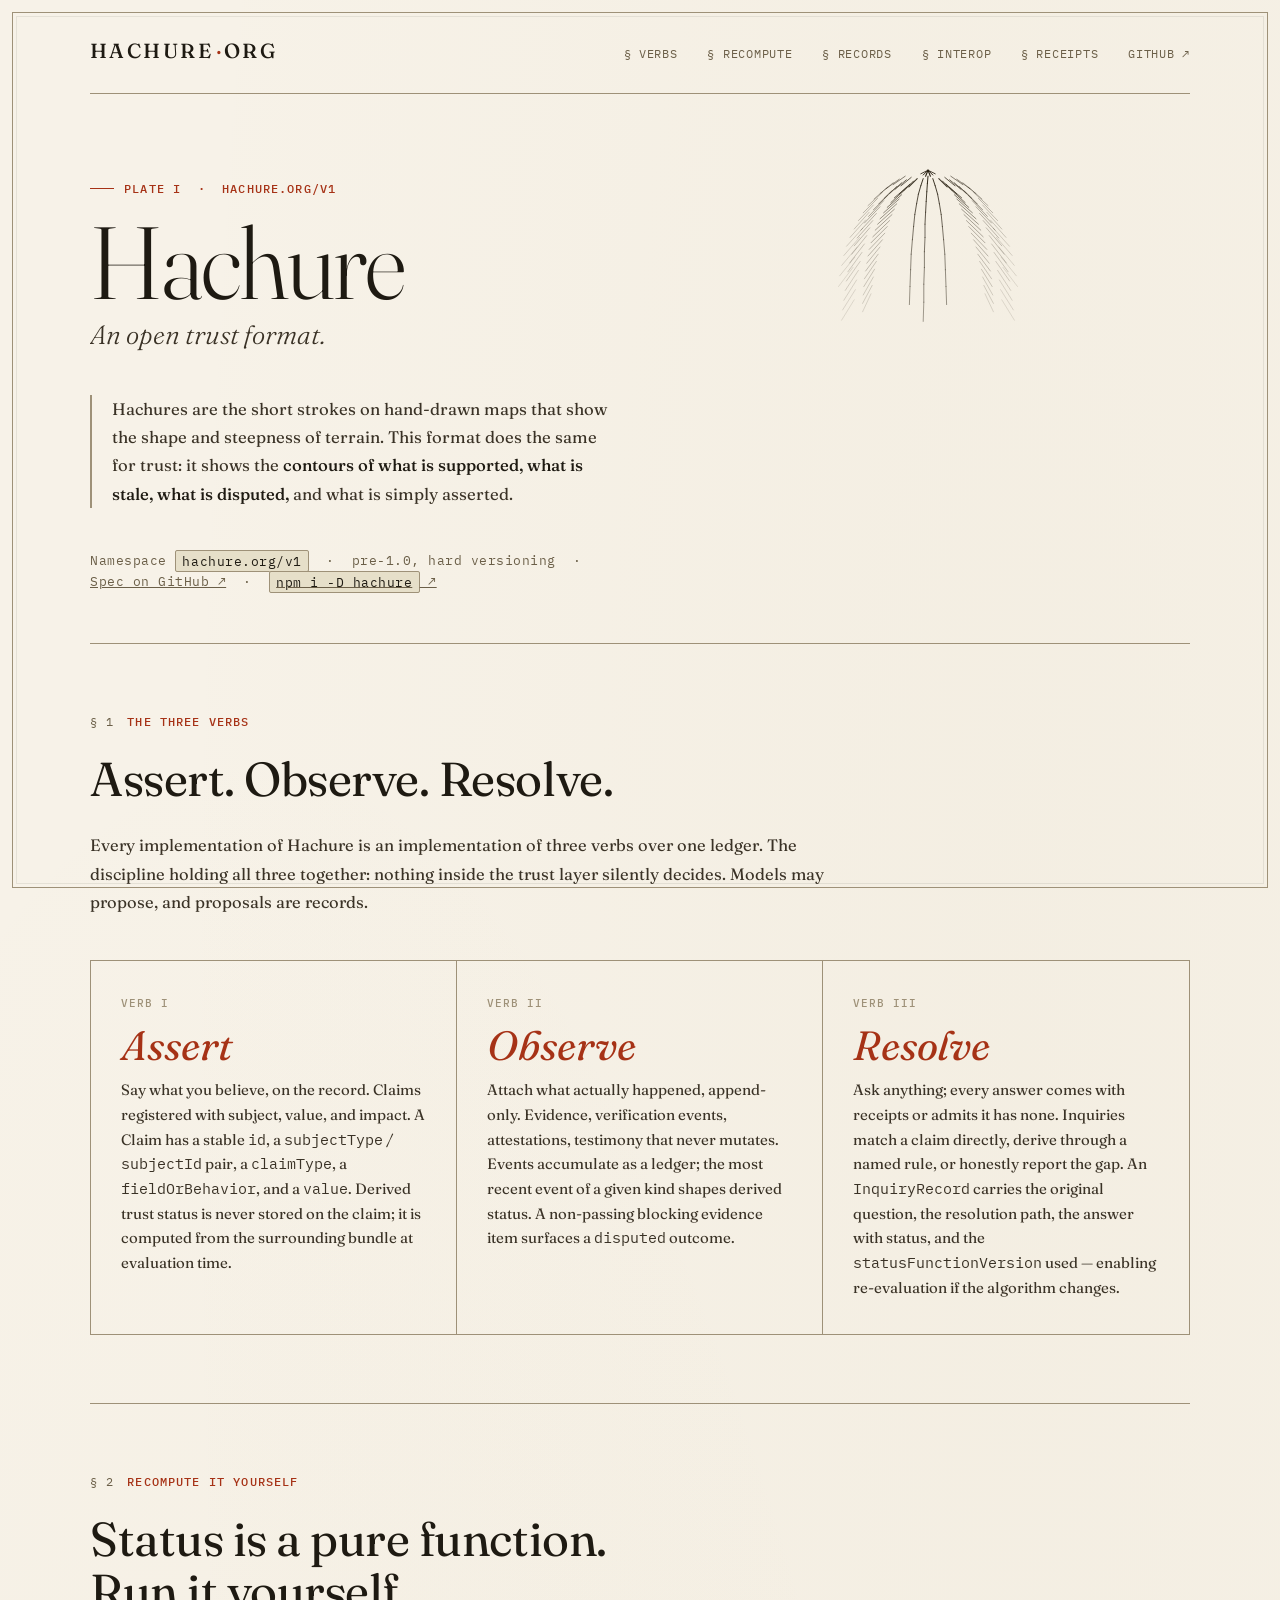
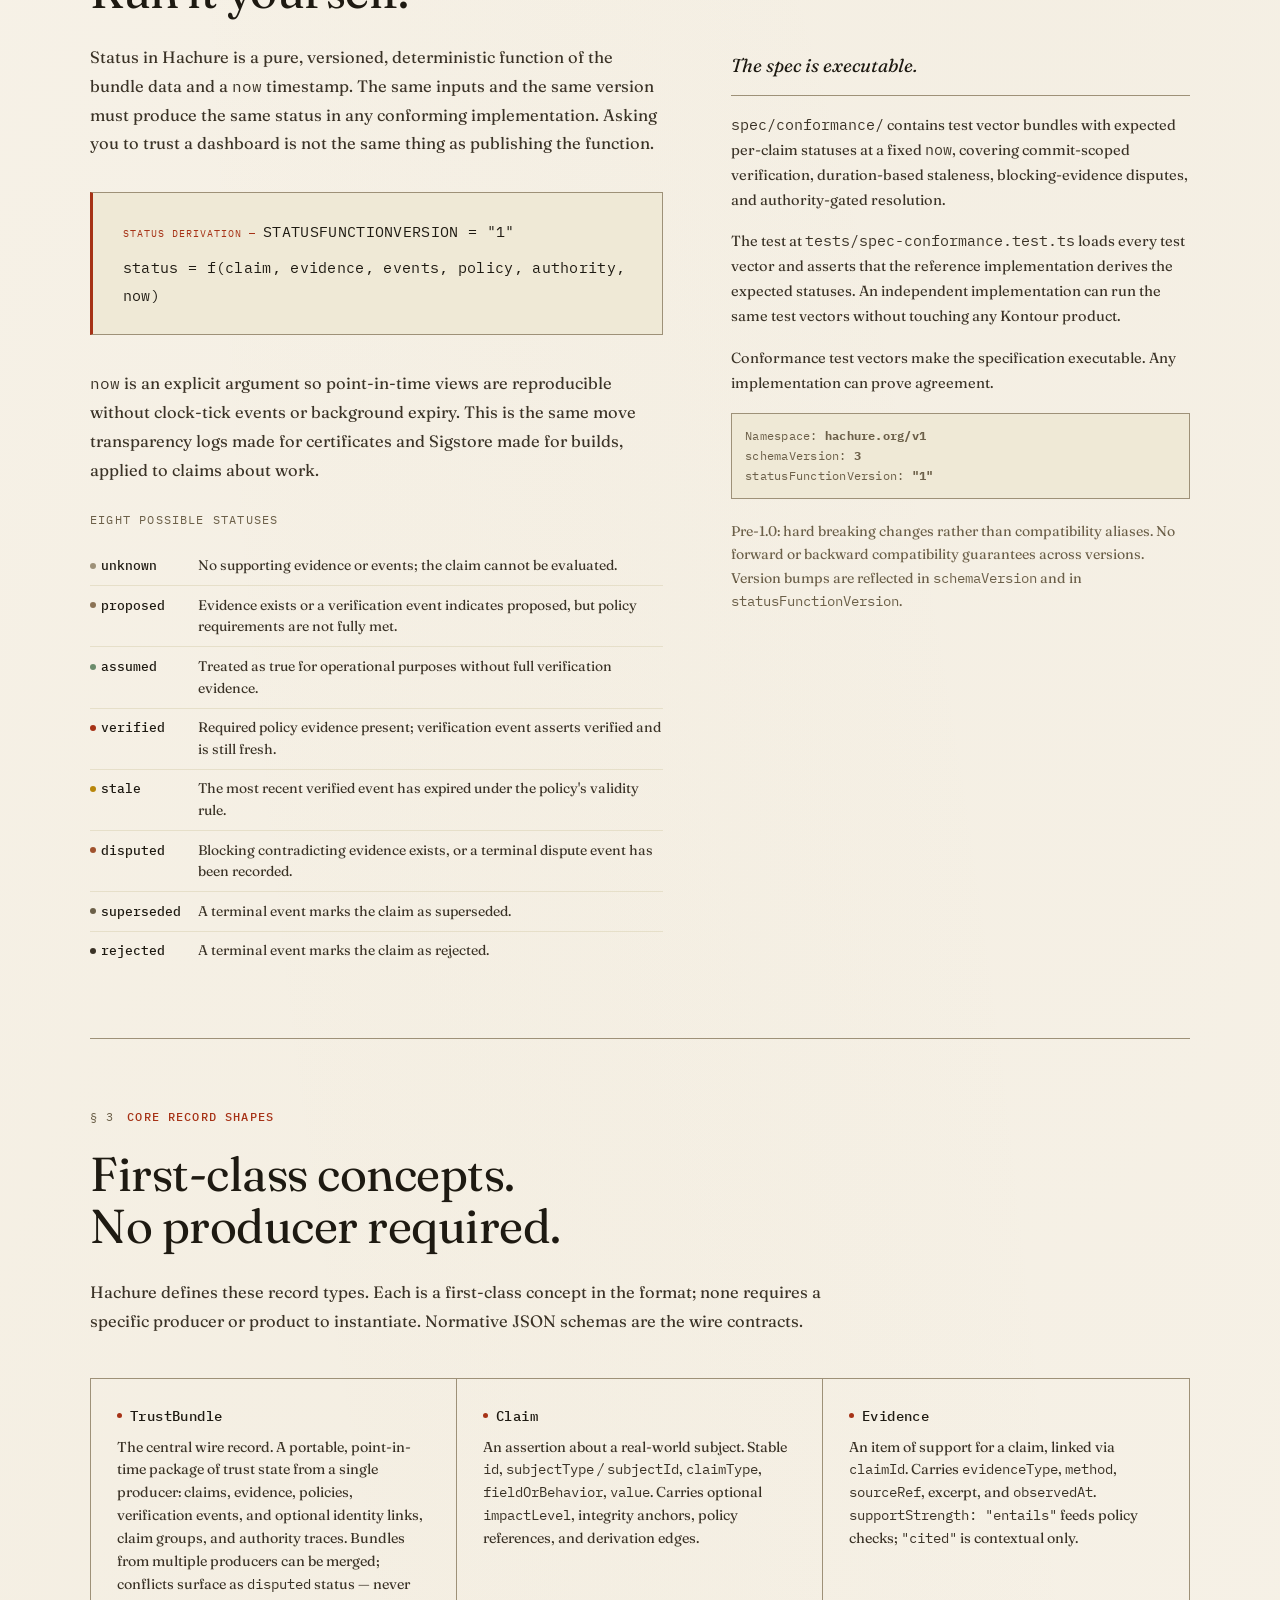
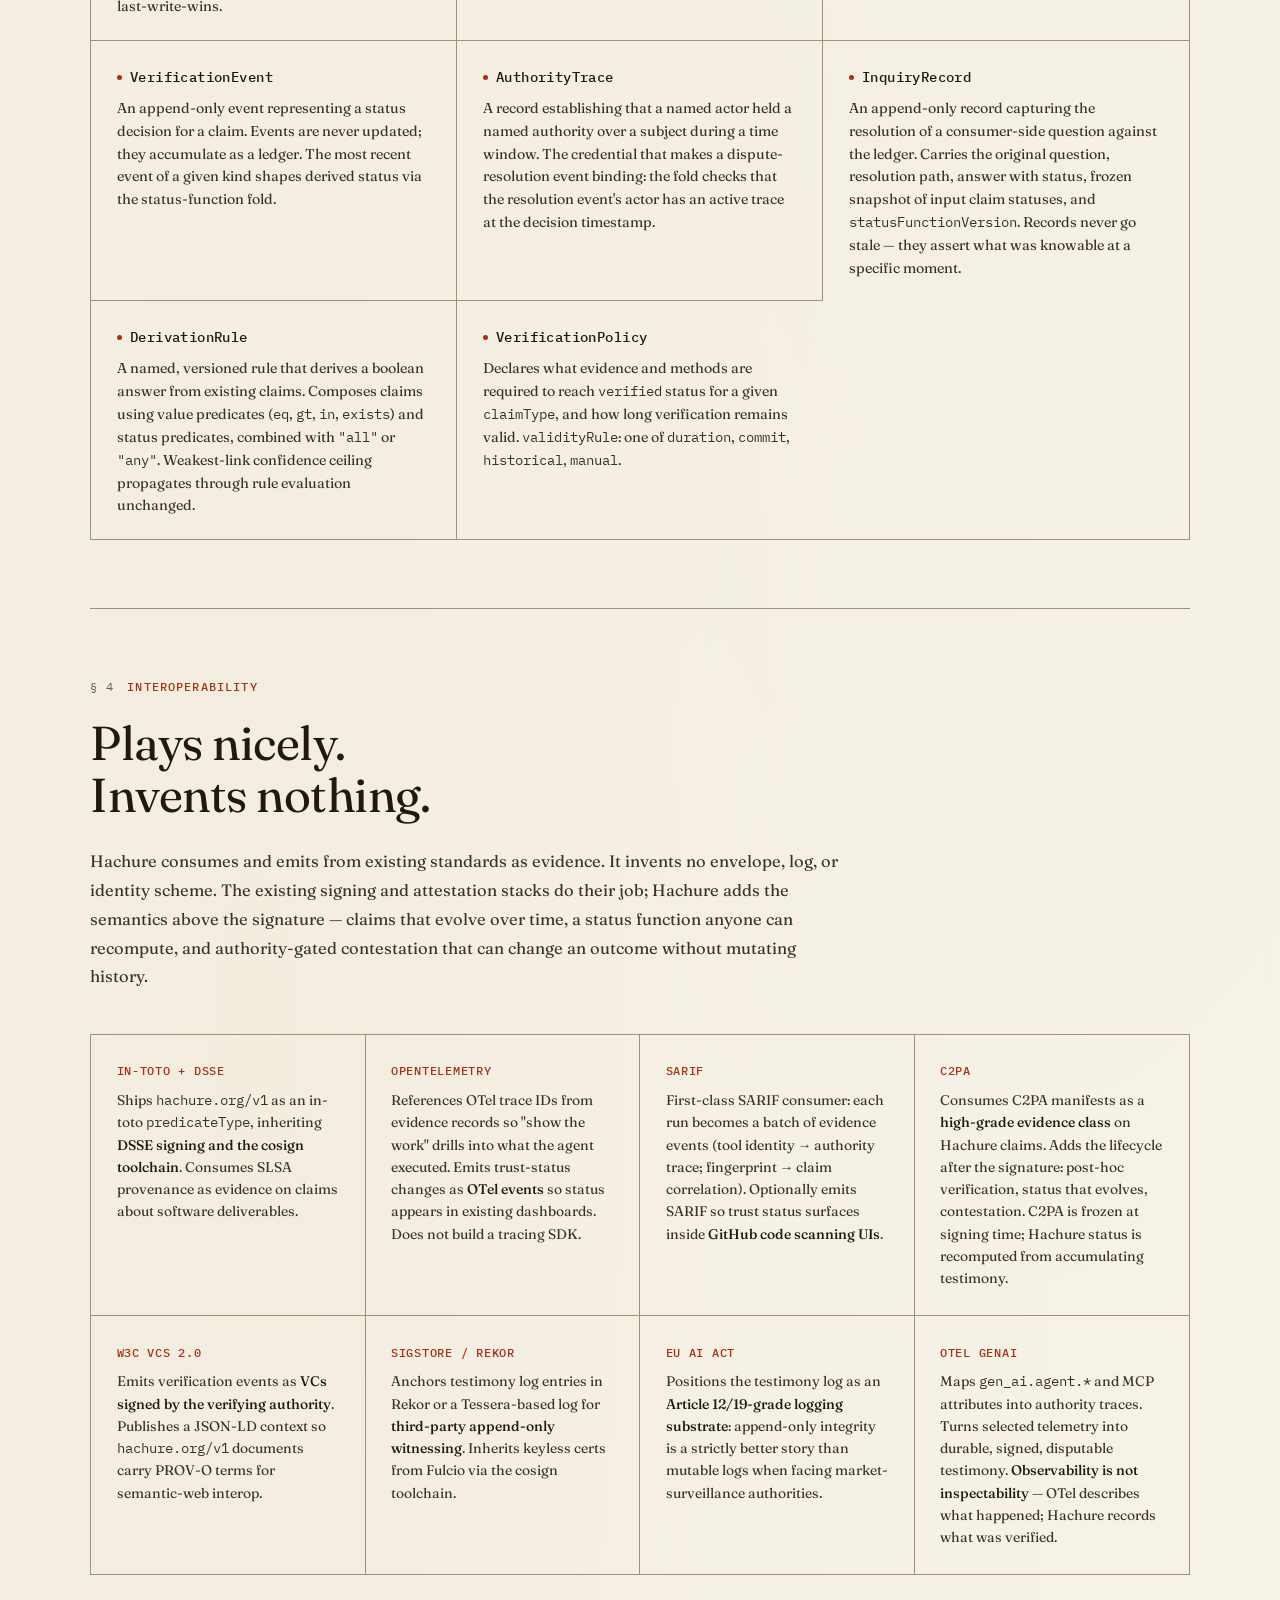
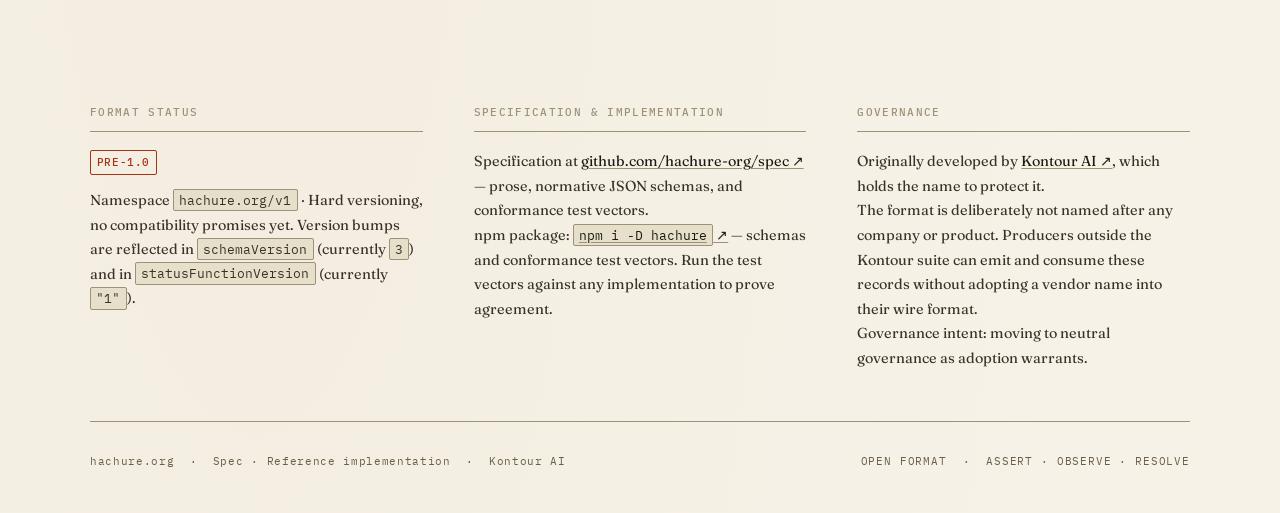
==== commit 2555deab: "Plate II — Receipts: live TrustReport of the reference implementation via surface-trust-panel" ====
--- a/index.html
+++ b/index.html
@@ -29,6 +29,7 @@
       <a href="#recompute">§ Recompute</a>
       <a href="#records">§ Records</a>
       <a href="#interop">§ Interop</a>
+      <a href="/trust.html">§ Receipts</a>
       <a href="https://github.com/hachure-org/spec" target="_blank" rel="noopener noreferrer">GitHub ↗</a>
     </nav>
   </header>
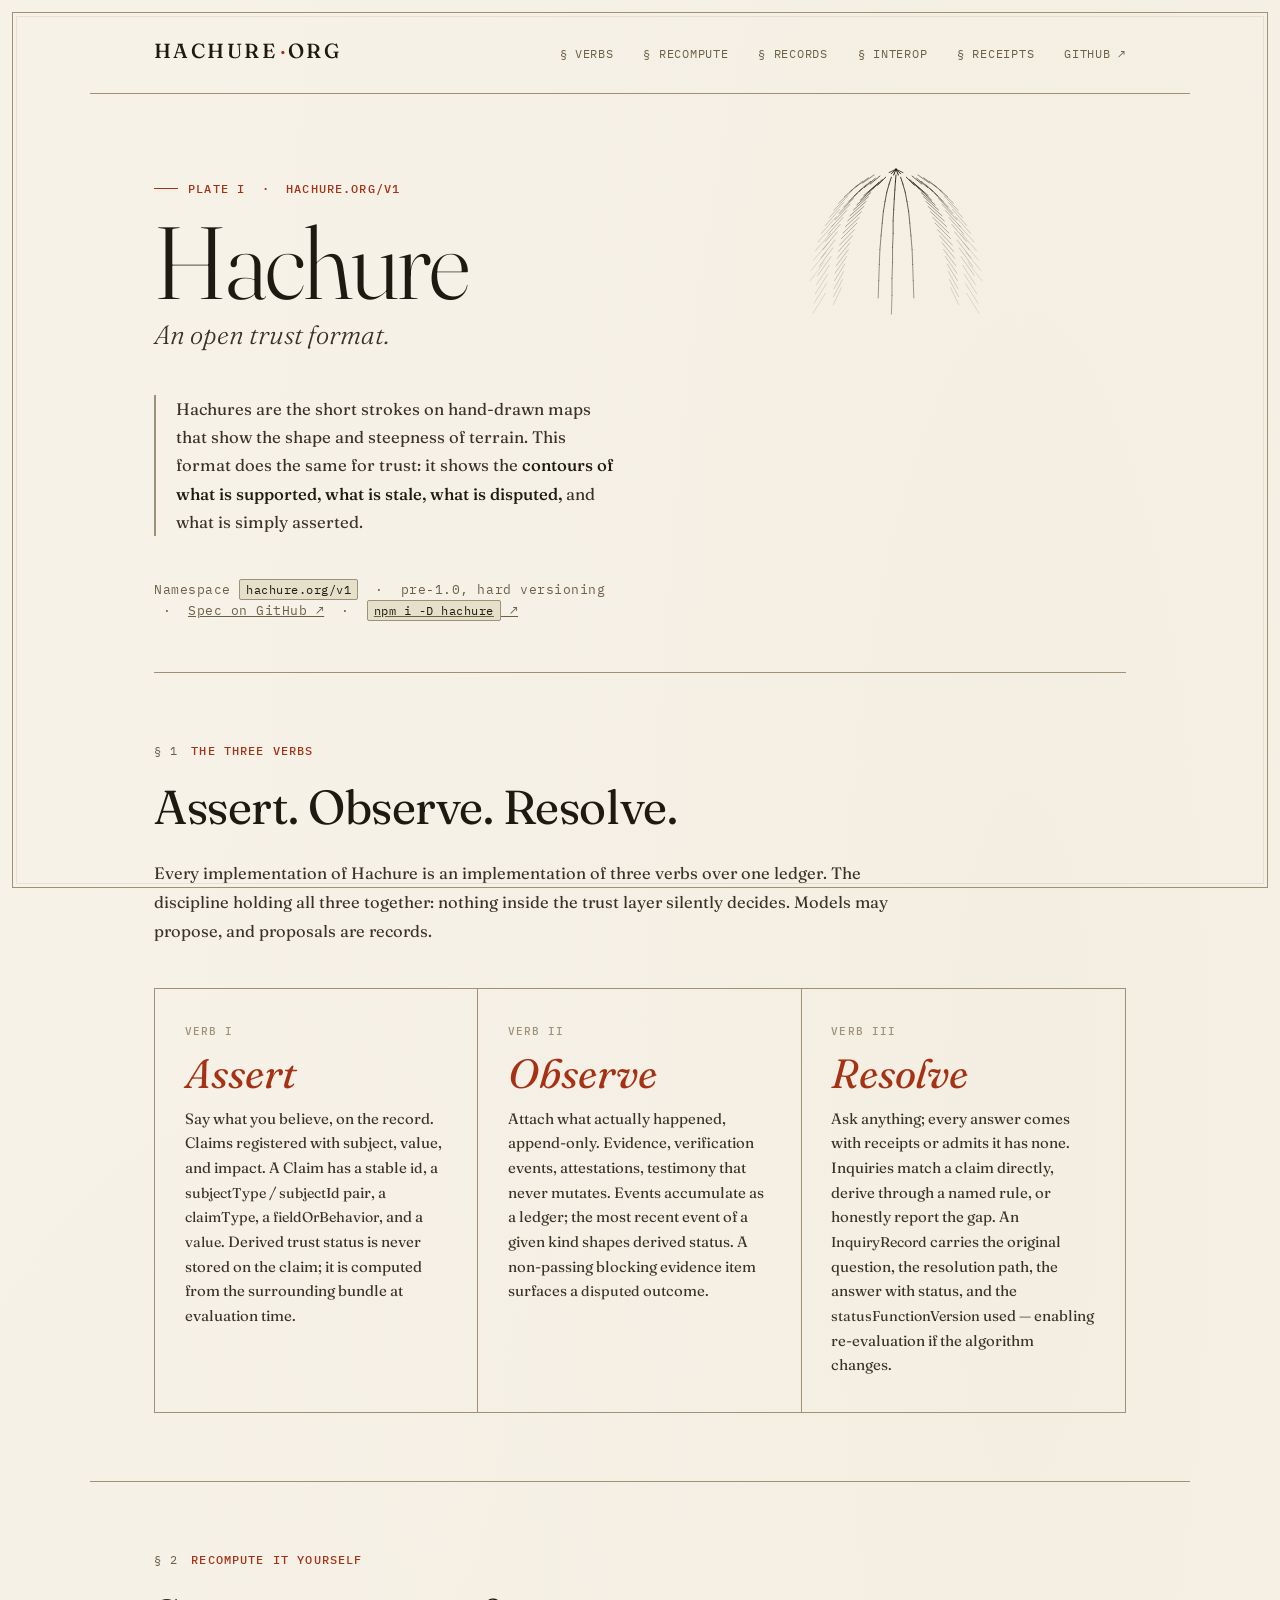
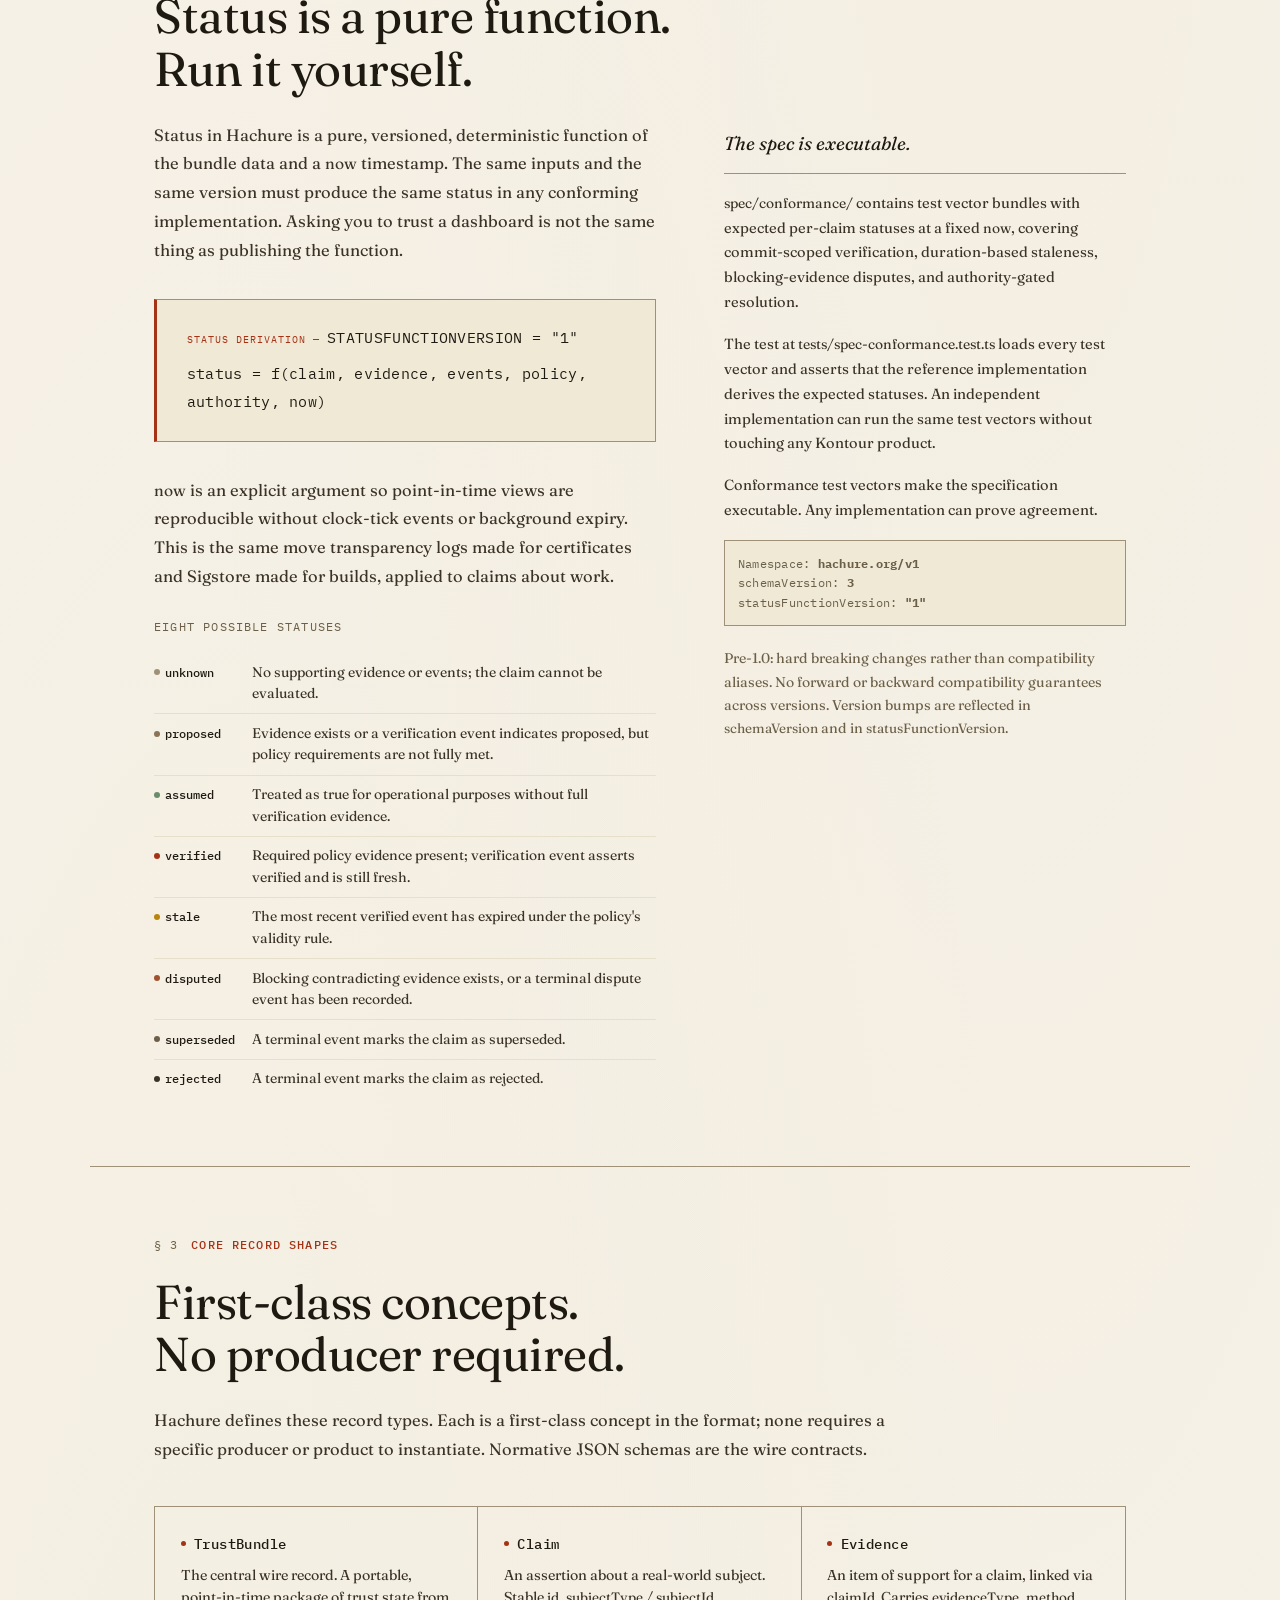
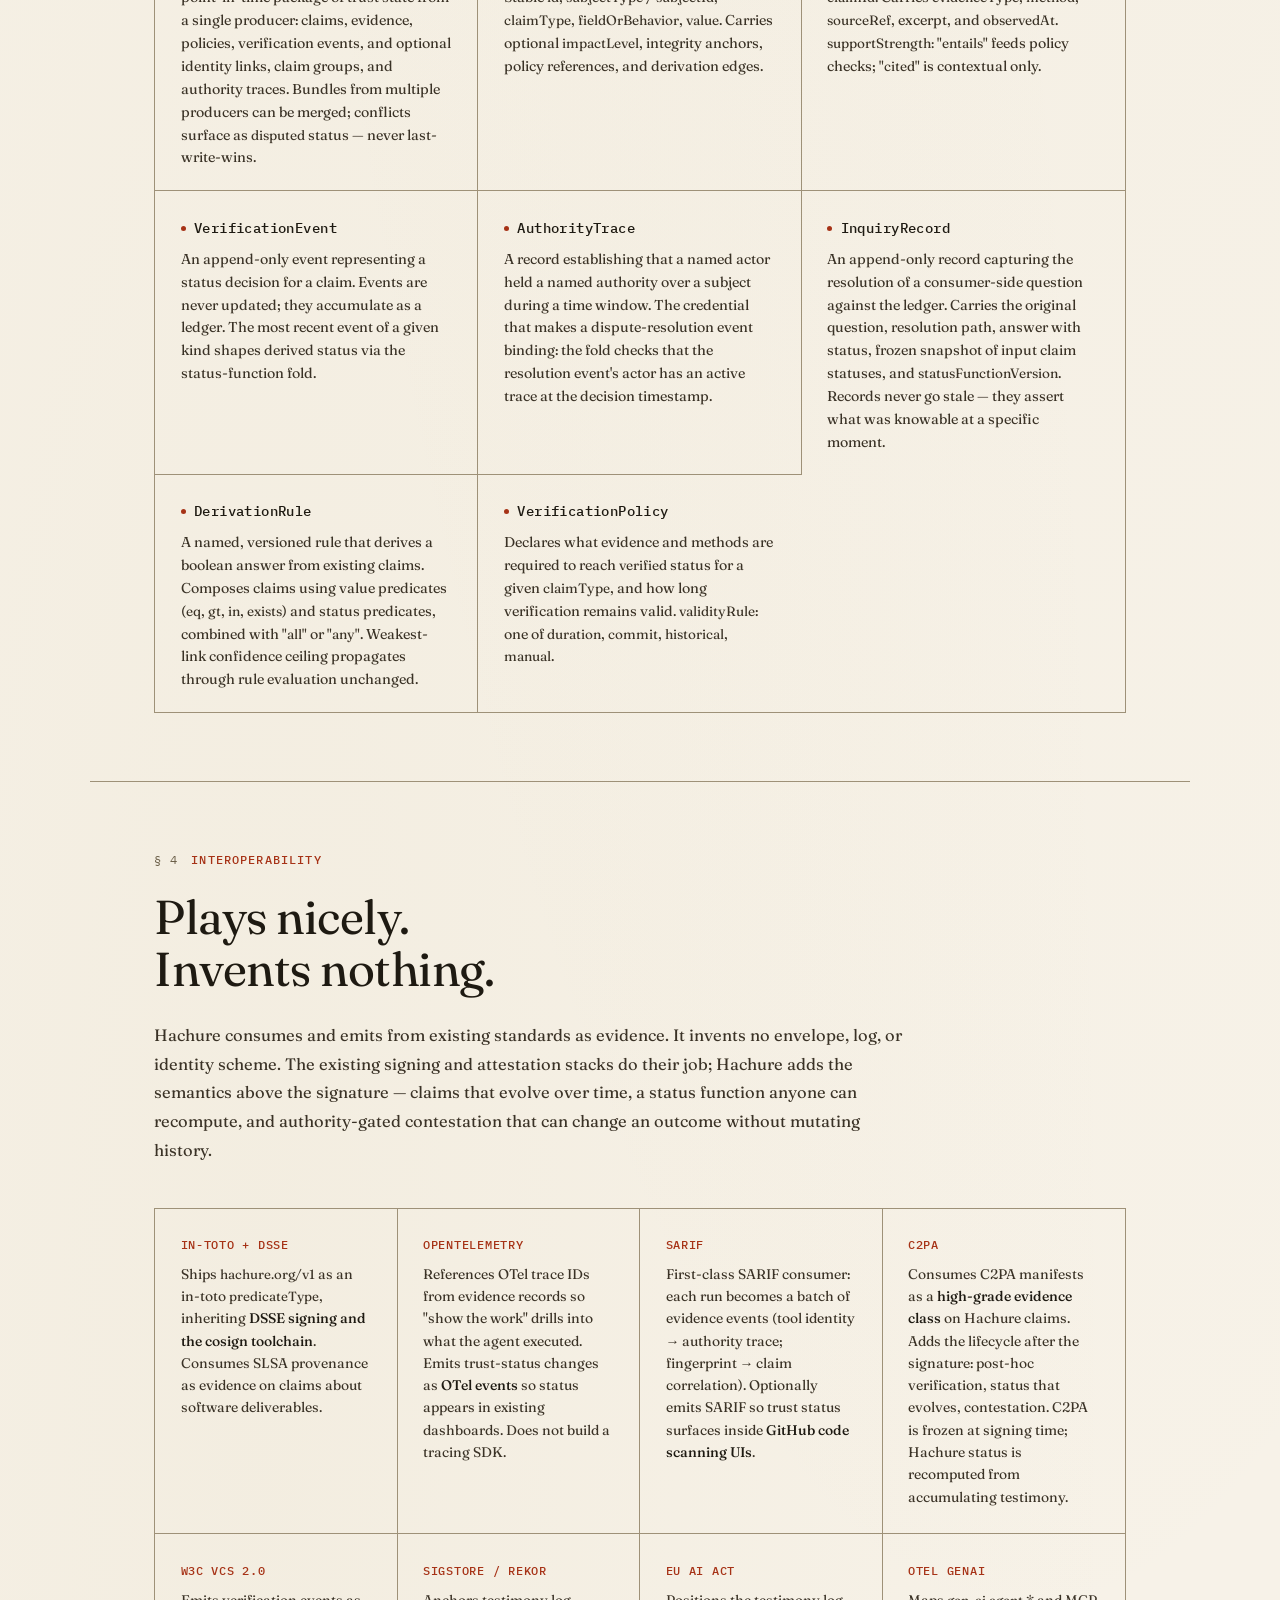
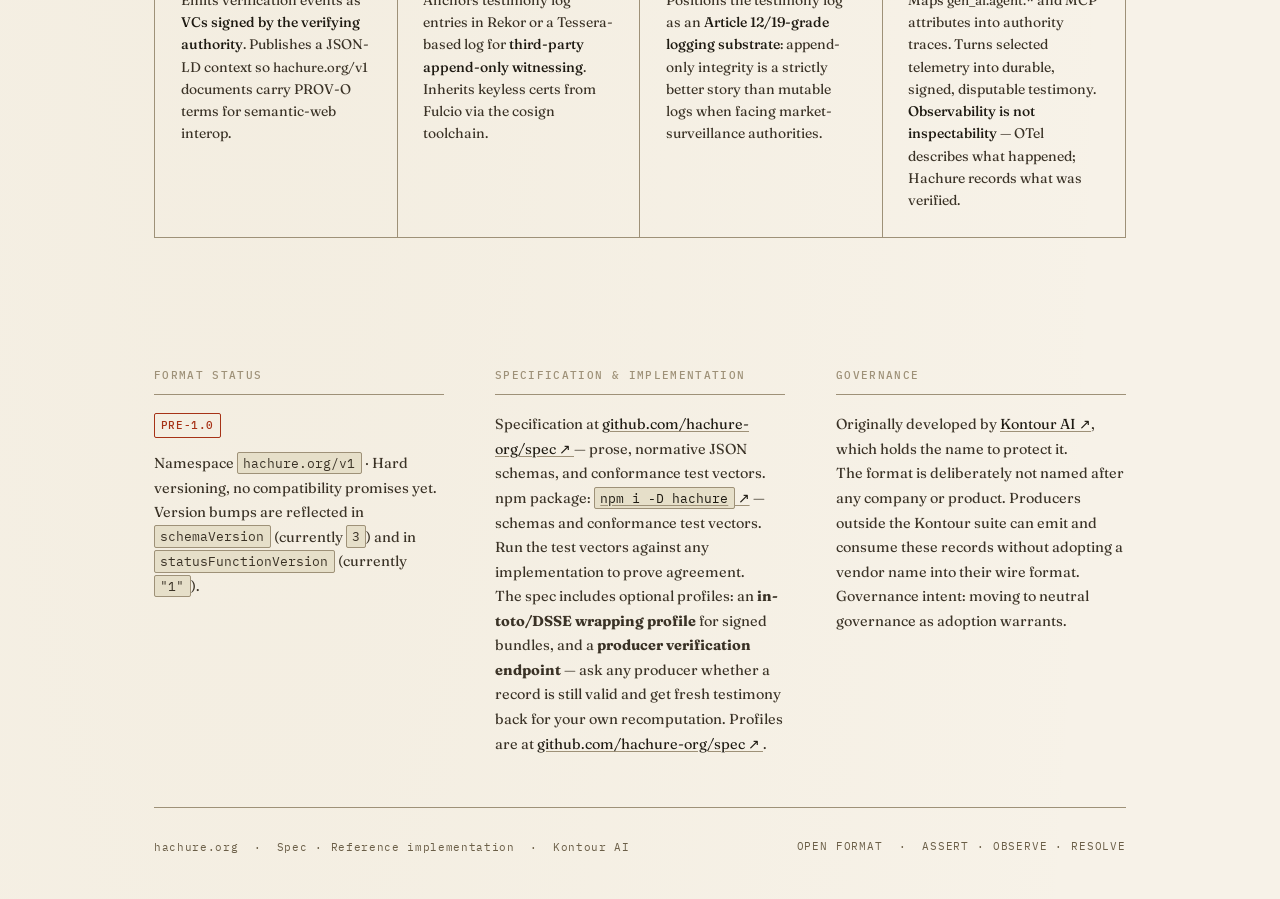
==== commit 3ee75f0c: "Footer: spec profiles (in-toto/DSSE, producer verification endpoint)" ====
--- a/index.html
+++ b/index.html
@@ -473,6 +473,17 @@
               npm package: <a href="https://www.npmjs.com/package/hachure" target="_blank" rel="noopener noreferrer"><code>npm i -D hachure</code> ↗</a>
               — schemas and conformance test vectors. Run the test vectors against any implementation to prove agreement.
             </p>
+            <p>
+              The spec includes optional profiles: an
+              <strong>in-toto/DSSE wrapping profile</strong> for signed bundles,
+              and a <strong>producer verification endpoint</strong> — ask any
+              producer whether a record is still valid and get fresh testimony
+              back for your own recomputation.
+              Profiles are at
+              <a href="https://github.com/hachure-org/spec" target="_blank" rel="noopener noreferrer">
+                github.com/hachure-org/spec ↗
+              </a>.
+            </p>
           </div>
         </div>
 
--- a/styles.css
+++ b/styles.css
@@ -97,7 +97,7 @@
    ============================================================ */
 
 .site-header {
-  padding: 2rem 0 1.5rem;
+  padding-block: 2rem 1.5rem;
   border-bottom: var(--rule);
   display: flex;
   align-items: baseline;
@@ -149,7 +149,7 @@
 
 .hero {
   position: relative;
-  padding: 3rem 0 0;
+  padding-block-start: 3rem;
   overflow: hidden;
 }
 
@@ -301,7 +301,7 @@
    ============================================================ */
 
 .section {
-  padding: 4rem 0;
+  padding-block: 4rem;
   border-bottom: var(--rule);
 }
 
@@ -692,7 +692,7 @@
    ============================================================ */
 
 .status-footer {
-  padding: 3.5rem 0 2.5rem;
+  padding-block: 3.5rem 2.5rem;
 }
 
 .status-footer-grid {
@@ -943,6 +943,7 @@
 }
 
 code {
-  font-family: var(--font-mono);
-}
-
+  font-family: inherit;
+  font-size: 0.95em;
+  overflow-wrap: anywhere;
+}
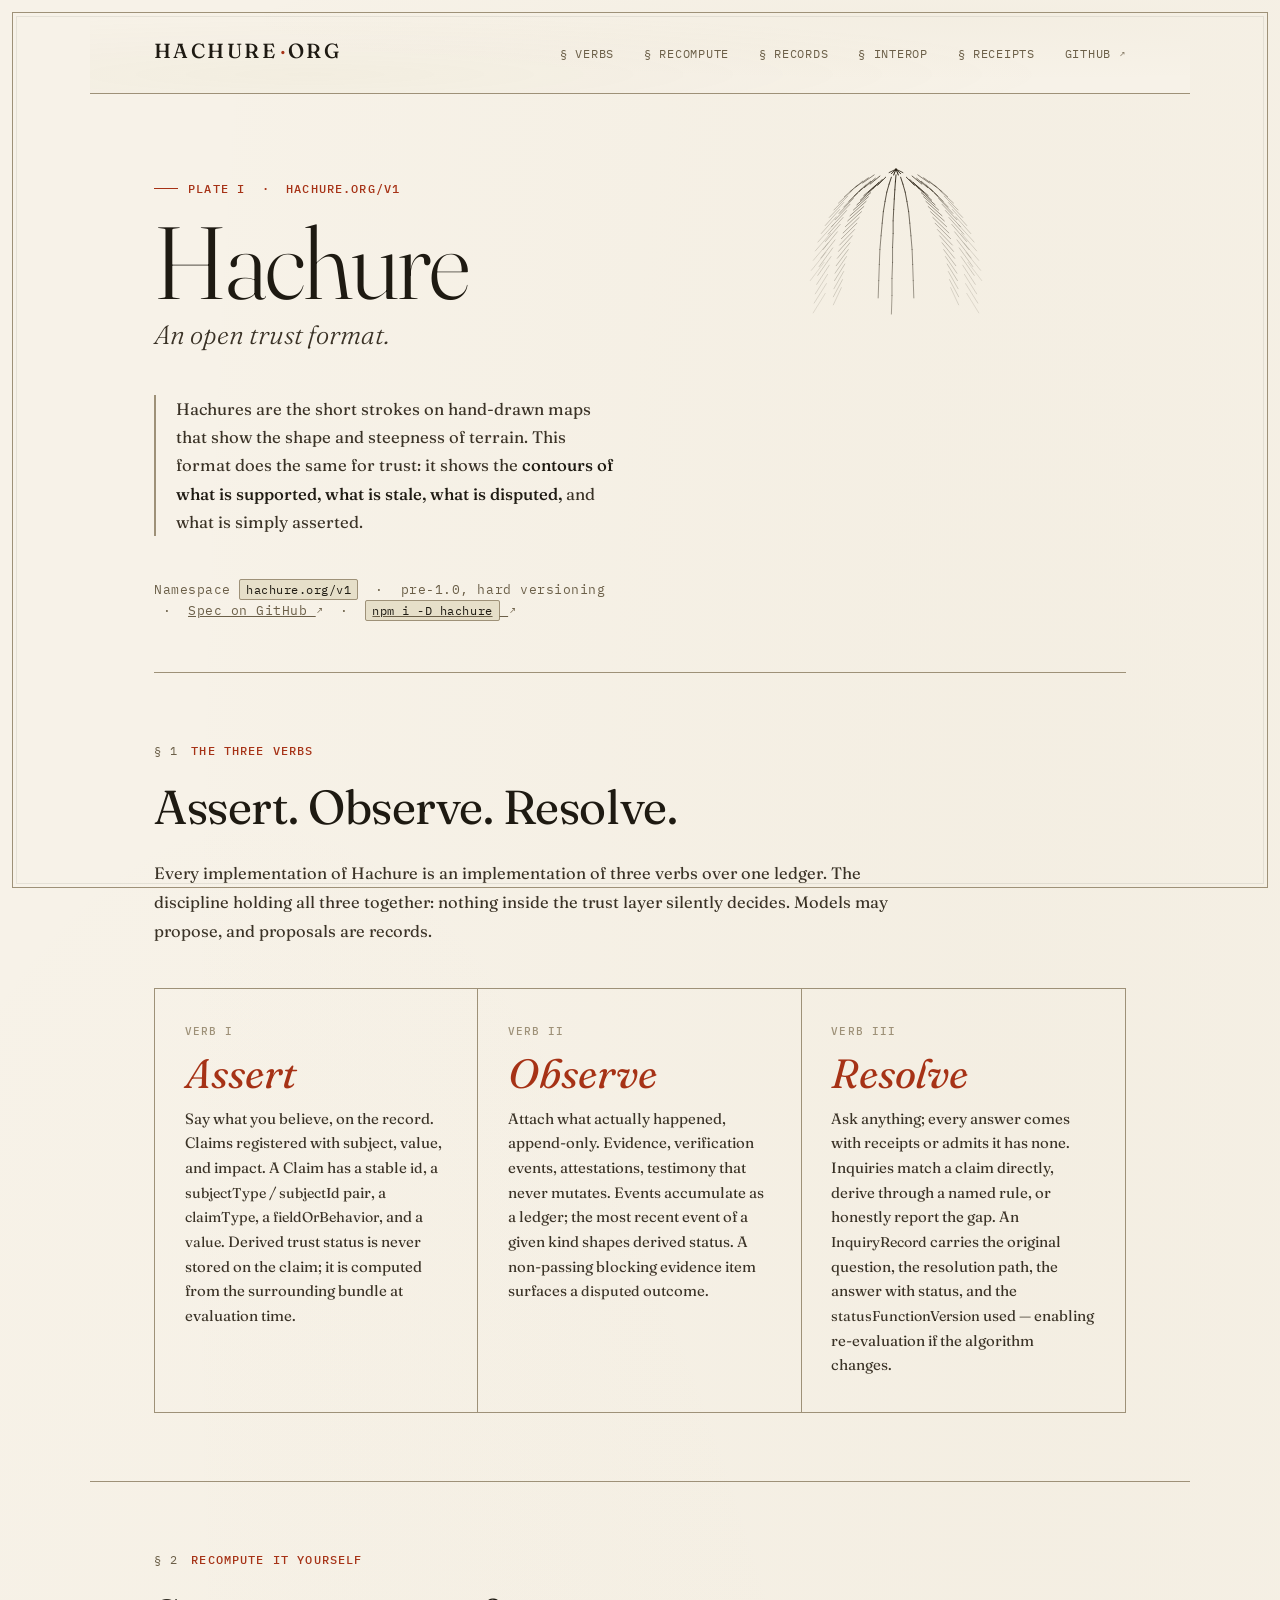
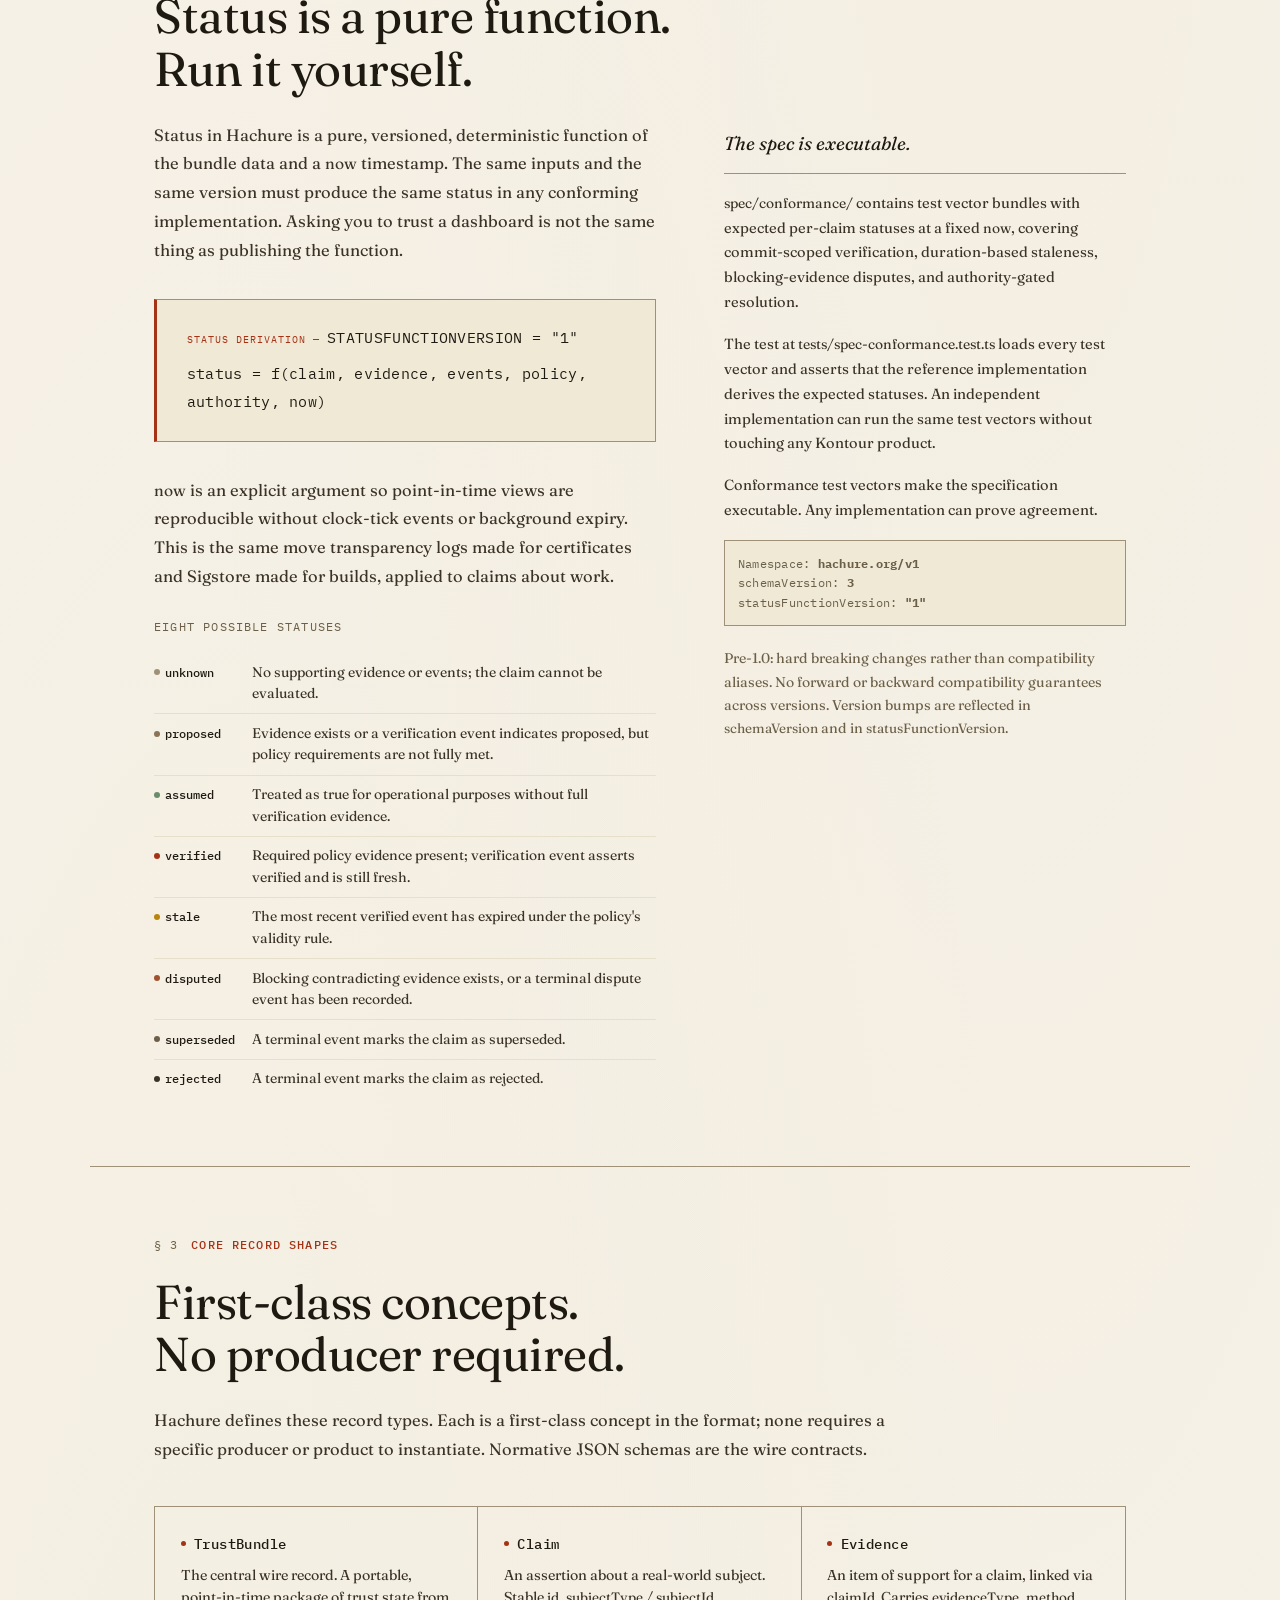
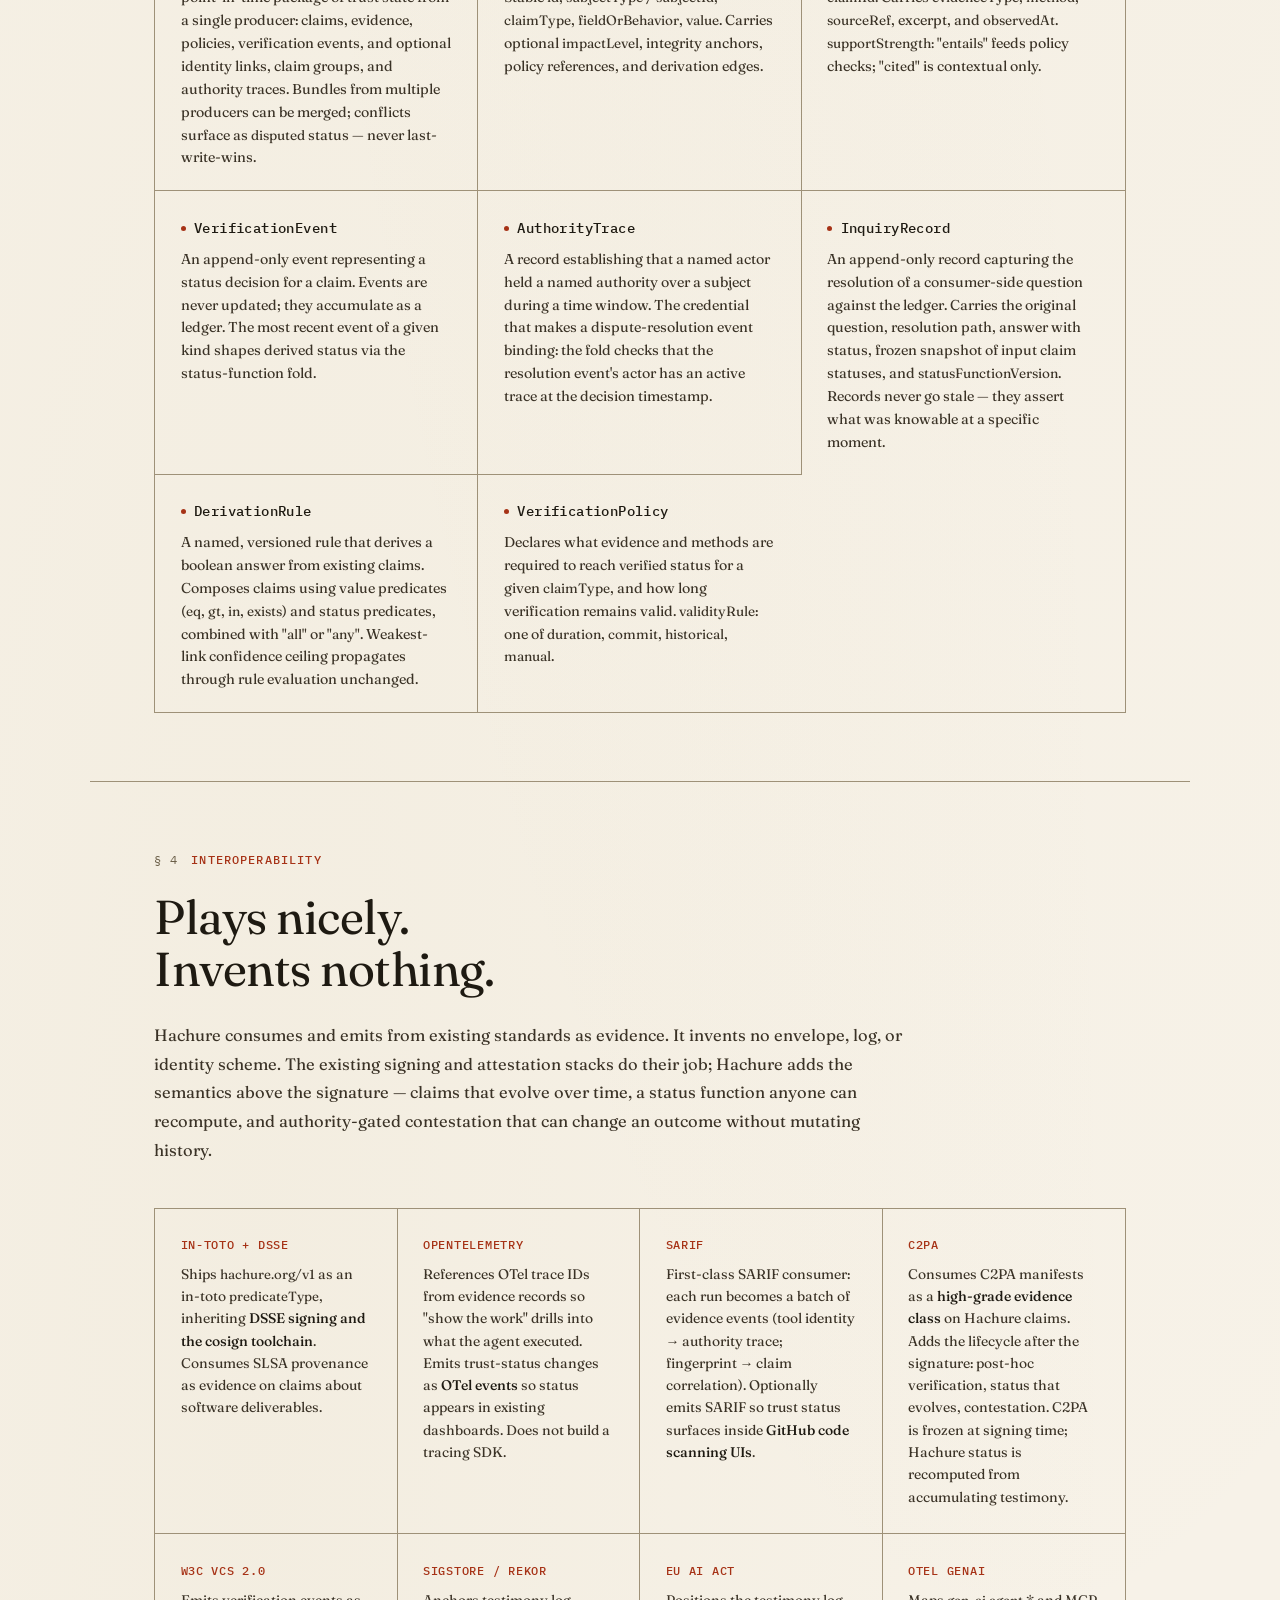
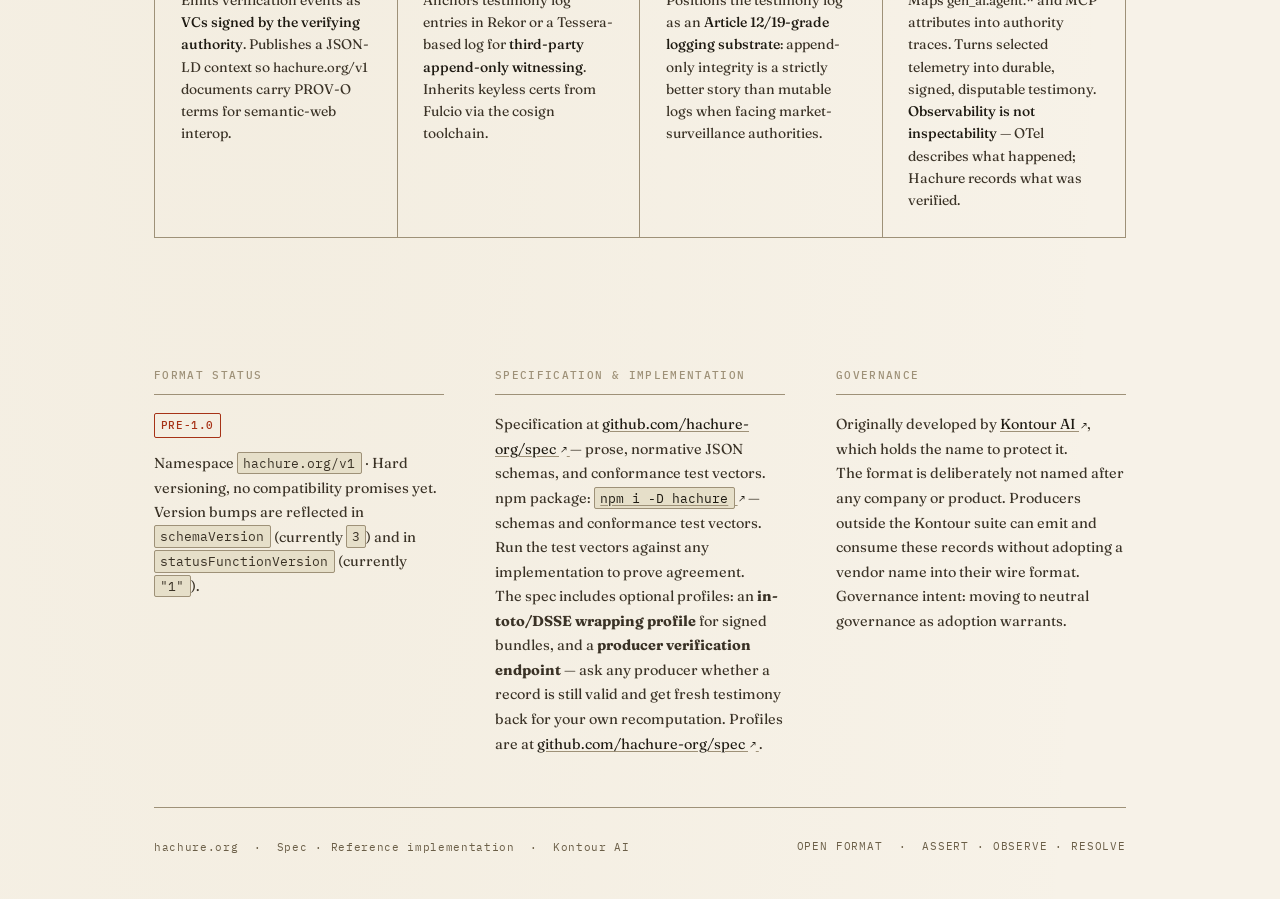
==== commit dd7e86bf: "Polish mobile header and external link arrows" ====
--- a/index.html
+++ b/index.html
@@ -30,7 +30,7 @@
       <a href="#records">§ Records</a>
       <a href="#interop">§ Interop</a>
       <a href="/trust.html">§ Receipts</a>
-      <a href="https://github.com/hachure-org/spec" target="_blank" rel="noopener noreferrer">GitHub ↗</a>
+      <a href="https://github.com/hachure-org/spec" target="_blank" rel="noopener noreferrer">GitHub <span class="external-arrow" aria-hidden="true">↗</span><span class="sr-only"> opens external site</span></a>
     </nav>
   </header>
 
@@ -59,8 +59,8 @@
           <p class="hero-namespace">
             Namespace <code>hachure.org/v1</code>
             &nbsp;·&nbsp; pre-1.0, hard versioning
-            &nbsp;·&nbsp; <a href="https://github.com/hachure-org/spec" target="_blank" rel="noopener noreferrer">Spec on GitHub ↗</a>
-            &nbsp;·&nbsp; <a href="https://www.npmjs.com/package/hachure" target="_blank" rel="noopener noreferrer"><code>npm i -D hachure</code> ↗</a>
+            &nbsp;·&nbsp; <a href="https://github.com/hachure-org/spec" target="_blank" rel="noopener noreferrer">Spec on GitHub <span class="external-arrow" aria-hidden="true">↗</span><span class="sr-only"> opens external site</span></a>
+            &nbsp;·&nbsp; <a href="https://www.npmjs.com/package/hachure" target="_blank" rel="noopener noreferrer"><code>npm i -D hachure</code> <span class="external-arrow" aria-hidden="true">↗</span><span class="sr-only"> opens external site</span></a>
           </p>
         </div>
 
@@ -465,12 +465,12 @@
             <p>
               Specification at
               <a href="https://github.com/hachure-org/spec" target="_blank" rel="noopener noreferrer">
-                github.com/hachure-org/spec ↗
+                github.com/hachure-org/spec <span class="external-arrow" aria-hidden="true">↗</span><span class="sr-only"> opens external site</span>
               </a>
               — prose, normative JSON schemas, and conformance test vectors.
             </p>
             <p>
-              npm package: <a href="https://www.npmjs.com/package/hachure" target="_blank" rel="noopener noreferrer"><code>npm i -D hachure</code> ↗</a>
+              npm package: <a href="https://www.npmjs.com/package/hachure" target="_blank" rel="noopener noreferrer"><code>npm i -D hachure</code> <span class="external-arrow" aria-hidden="true">↗</span><span class="sr-only"> opens external site</span></a>
               — schemas and conformance test vectors. Run the test vectors against any implementation to prove agreement.
             </p>
             <p>
@@ -481,7 +481,7 @@
               back for your own recomputation.
               Profiles are at
               <a href="https://github.com/hachure-org/spec" target="_blank" rel="noopener noreferrer">
-                github.com/hachure-org/spec ↗
+                github.com/hachure-org/spec <span class="external-arrow" aria-hidden="true">↗</span><span class="sr-only"> opens external site</span>
               </a>.
             </p>
           </div>
@@ -492,7 +492,7 @@
           <div class="footer-col-body">
             <p>
               Originally developed by
-              <a href="https://kontourai.io" target="_blank" rel="noopener noreferrer">Kontour AI ↗</a>,
+              <a href="https://kontourai.io" target="_blank" rel="noopener noreferrer">Kontour AI <span class="external-arrow" aria-hidden="true">↗</span><span class="sr-only"> opens external site</span></a>,
               which holds the name to protect it.
             </p>
             <p>
--- a/styles.css
+++ b/styles.css
@@ -31,6 +31,7 @@
   --gutter:       clamp(1.5rem, 5vw, 4rem);
   --col-text:     68ch;
   --radius:       2px;
+  --sticky-header-offset: 7rem;
 
   /* Thin rules */
   --rule:         1px solid var(--ink-faint);
@@ -49,6 +50,7 @@
   -webkit-font-smoothing: antialiased;
   text-rendering: optimizeLegibility;
   scroll-behavior: smooth;
+  scroll-padding-top: var(--sticky-header-offset);
 }
 
 body {
@@ -97,7 +99,14 @@
    ============================================================ */
 
 .site-header {
+  position: sticky;
+  top: 0;
+  z-index: 80;
   padding-block: 2rem 1.5rem;
+  background-color: var(--paper);
+  background-image:
+    radial-gradient(ellipse at 20% 80%, rgba(180,160,100,0.06) 0%, transparent 60%),
+    radial-gradient(ellipse at 80% 20%, rgba(160,140,80,0.04) 0%, transparent 60%);
   border-bottom: var(--rule);
   display: flex;
   align-items: baseline;
@@ -141,6 +150,16 @@
 
 .site-nav a:hover {
   color: var(--red);
+}
+
+.external-arrow {
+  display: inline-block;
+  font-family: var(--font-mono);
+  font-size: 0.68em;
+  line-height: 1;
+  margin-left: 0.18em;
+  position: relative;
+  top: -0.08em;
 }
 
 /* ============================================================
@@ -303,6 +322,10 @@
 .section {
   padding-block: 4rem;
   border-bottom: var(--rule);
+}
+
+#verbs {
+  scroll-margin-top: 2rem;
 }
 
 .section:last-of-type {
@@ -842,6 +865,10 @@
    ============================================================ */
 
 @media (max-width: 900px) {
+  :root {
+    --sticky-header-offset: 8.5rem;
+  }
+
   .hero-grid {
     grid-template-columns: 1fr;
     gap: 2rem;
@@ -882,7 +909,30 @@
 }
 
 @media (max-width: 600px) {
+  :root {
+    --sticky-header-offset: 7.25rem;
+  }
+
   body::before, body::after { display: none; }
+
+  .site-header {
+    align-items: flex-start;
+    gap: 0.75rem;
+    padding-block: 0.9rem 0.8rem;
+  }
+
+  .site-nav {
+    display: grid;
+    grid-template-columns: repeat(3, minmax(0, 1fr));
+    gap: 0.35rem 0.75rem;
+    width: 100%;
+  }
+
+  .site-nav a {
+    font-size: 0.62rem;
+    line-height: 1.25;
+    white-space: nowrap;
+  }
 
   .status-footer-grid {
     grid-template-columns: 1fr;
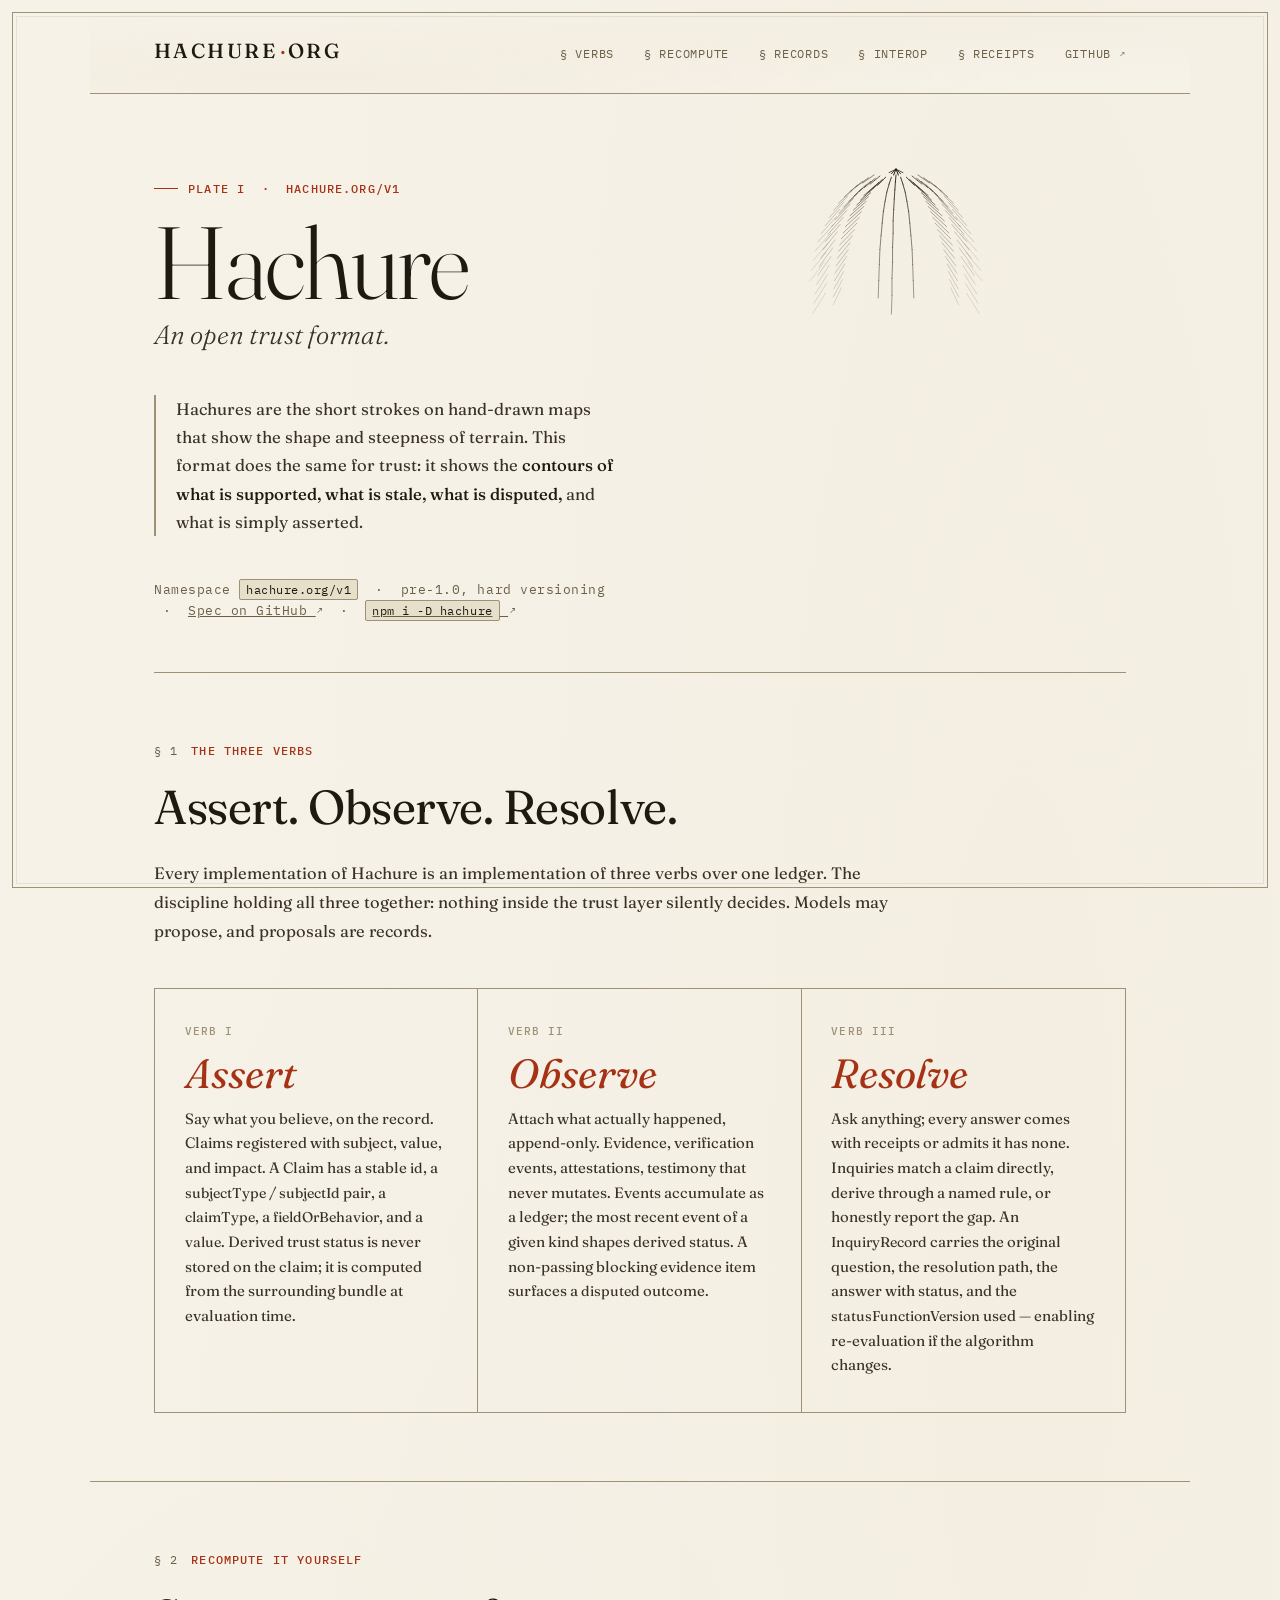
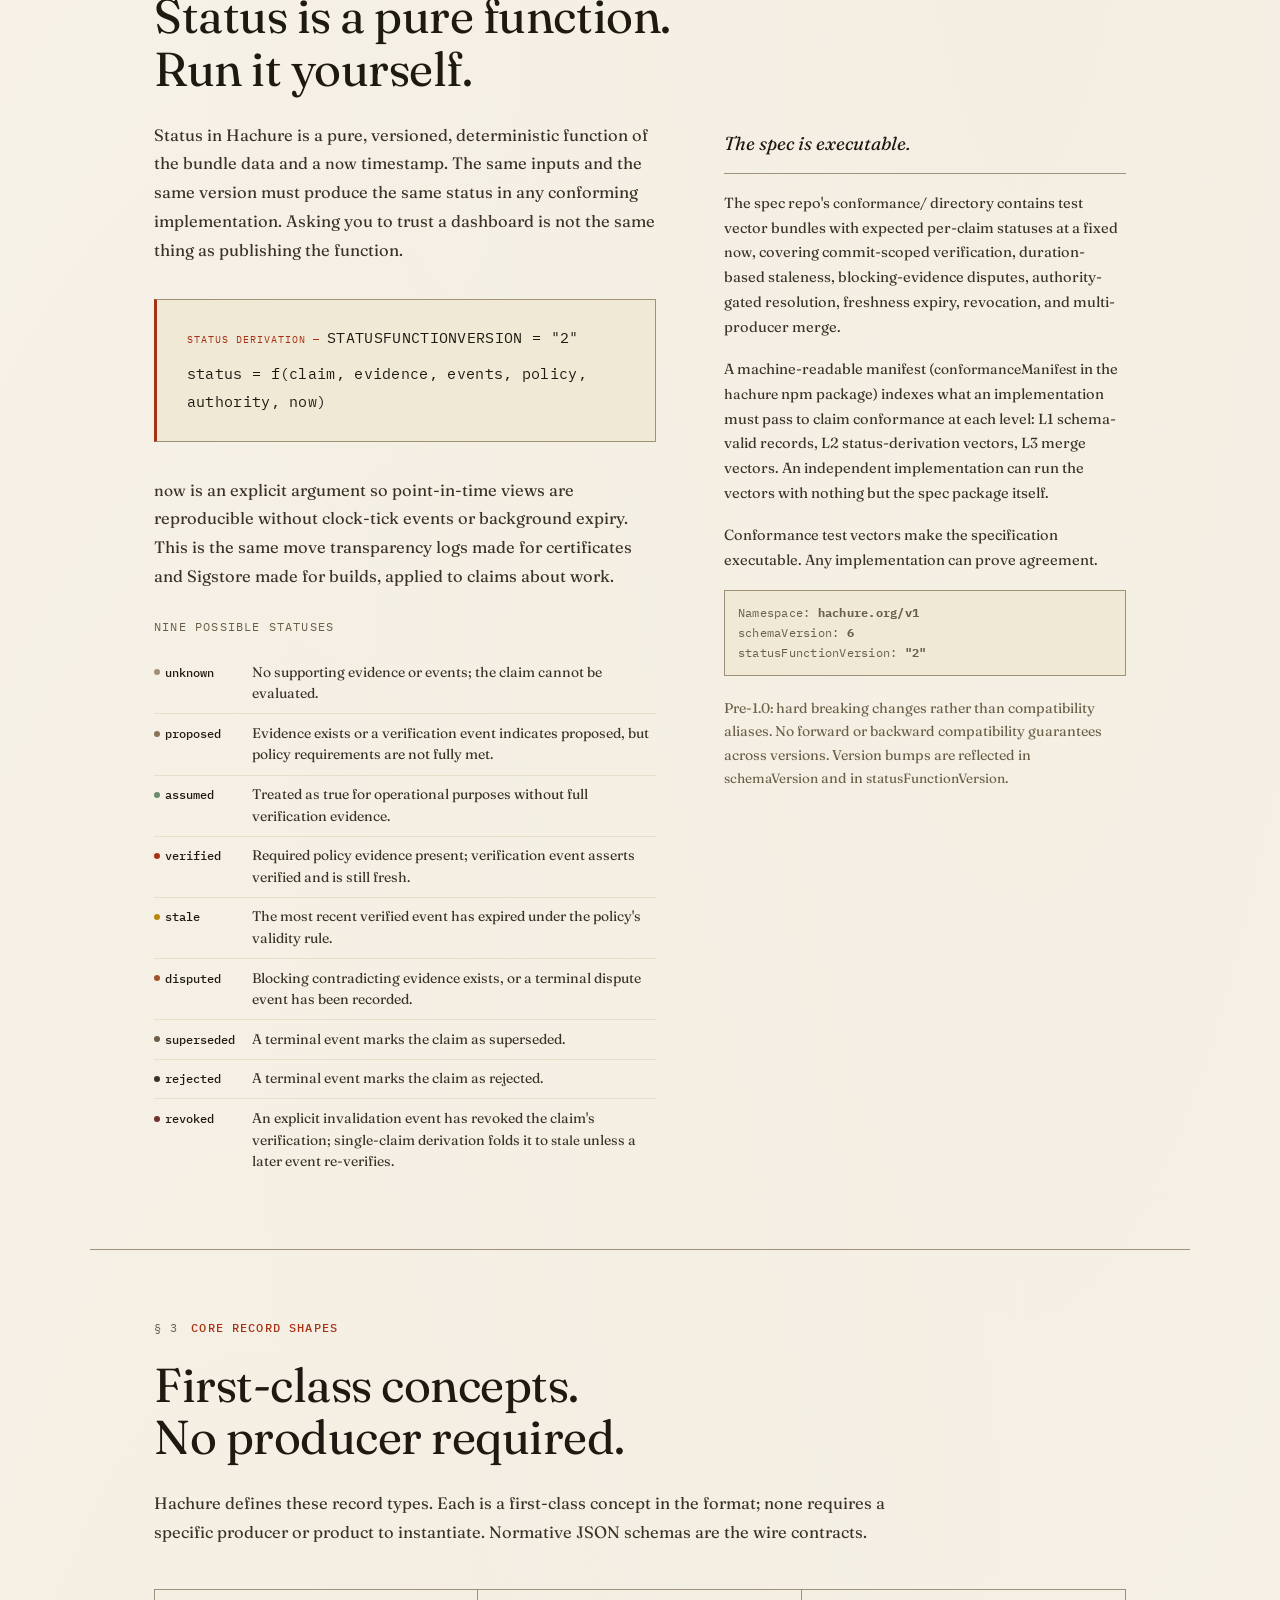
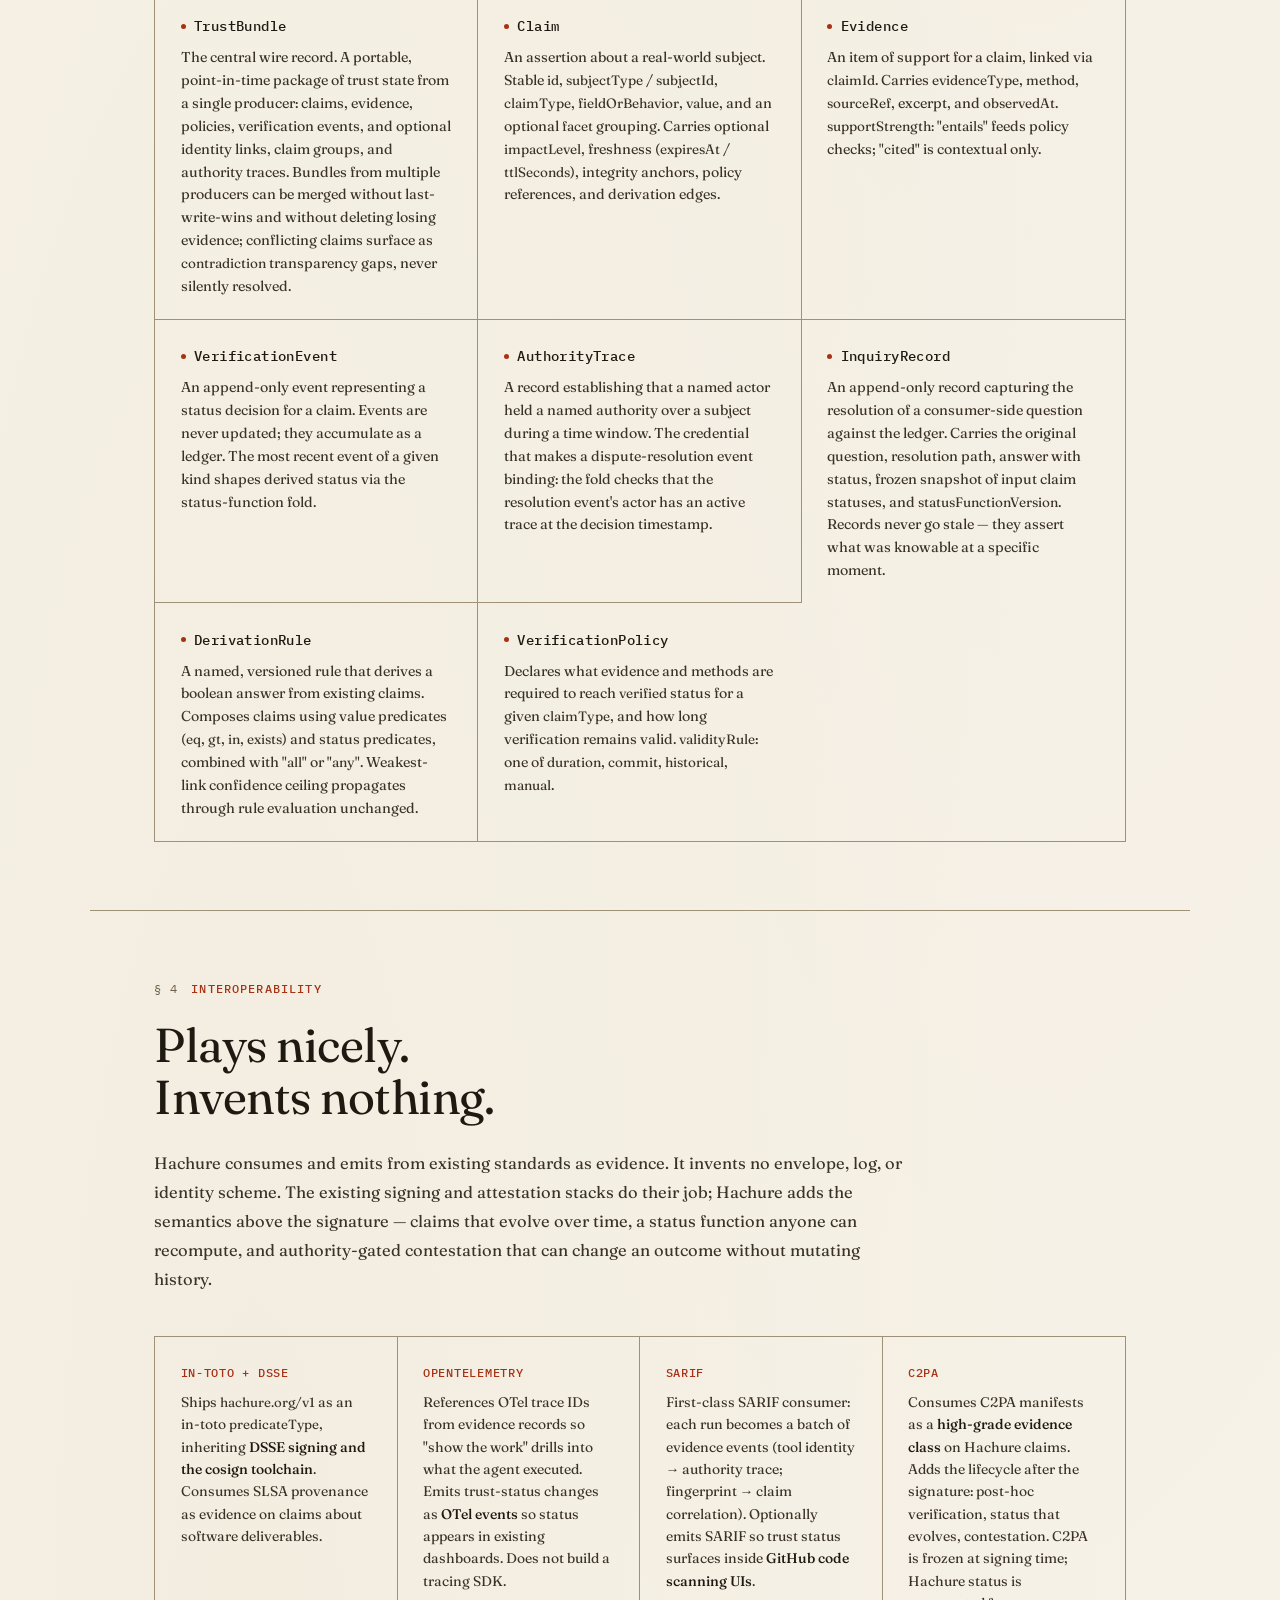
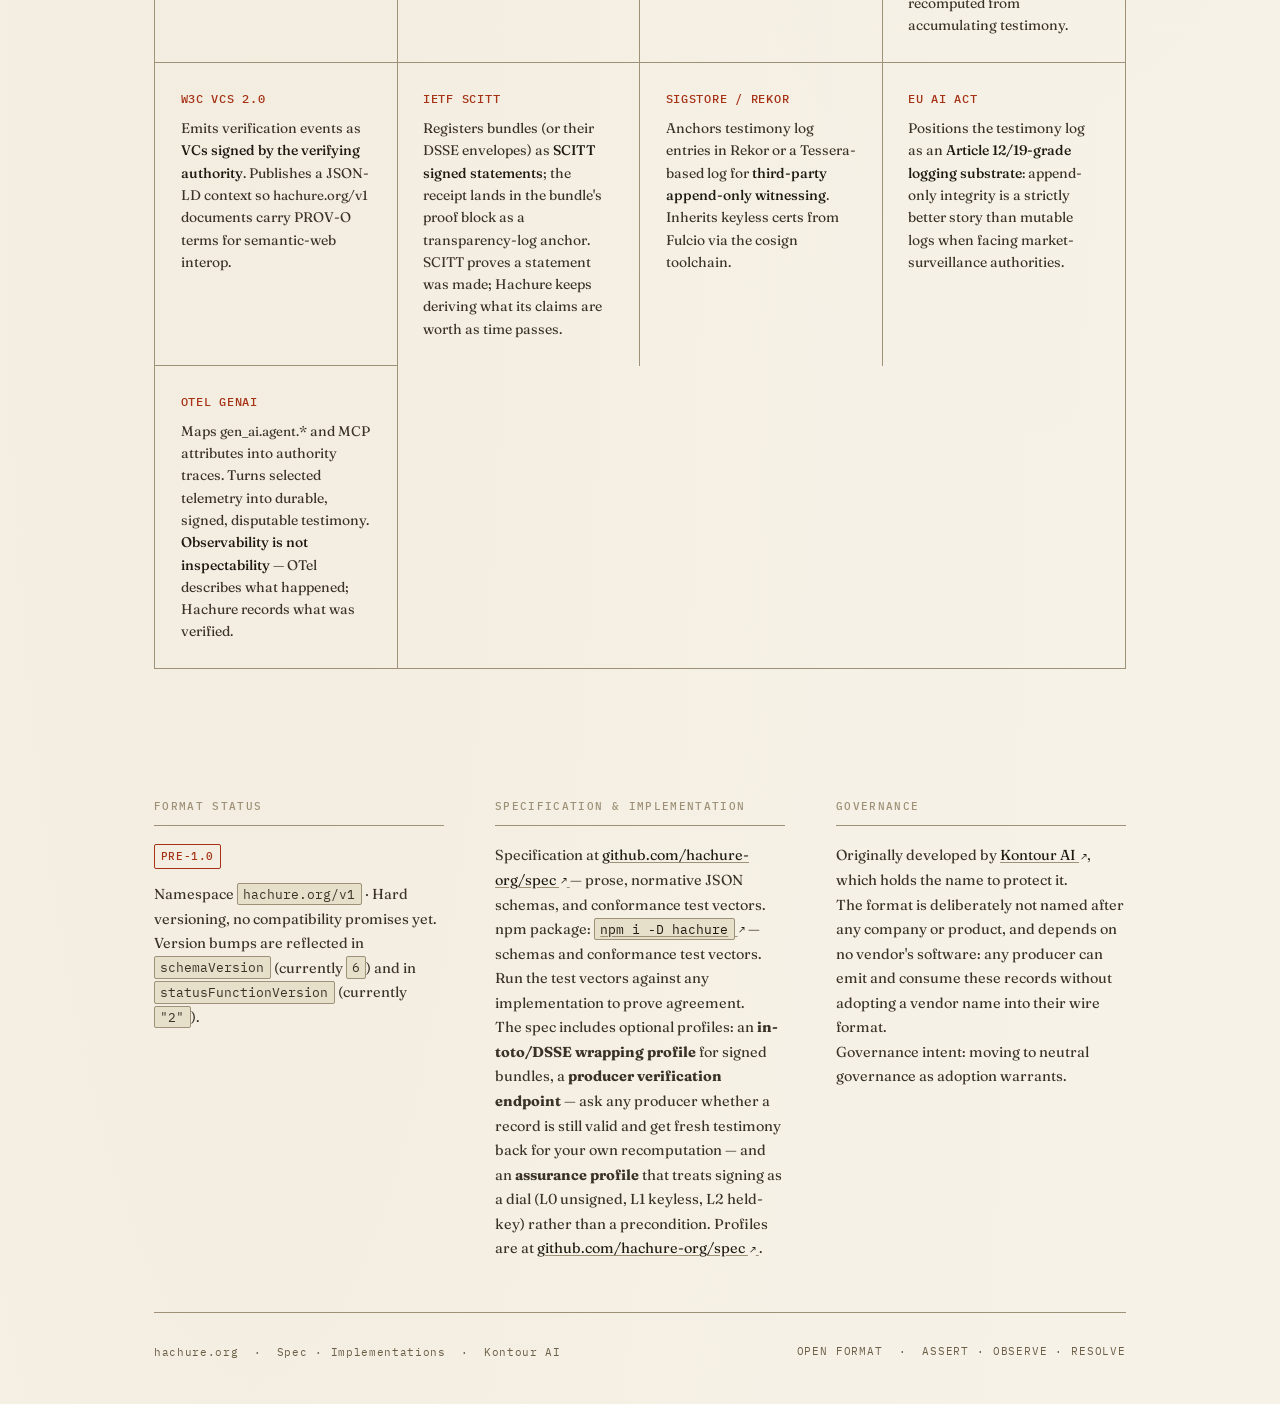
==== commit 6b67994c: "Align site with hachure@0.10.0; self-attested trust bundle; drift gates - Versions: schemaVersion 6," ====
--- a/index.html
+++ b/index.html
@@ -29,7 +29,7 @@
       <a href="#recompute">§ Recompute</a>
       <a href="#records">§ Records</a>
       <a href="#interop">§ Interop</a>
-      <a href="/trust.html">§ Receipts</a>
+      <a href="/trust">§ Receipts</a>
       <a href="https://github.com/hachure-org/spec" target="_blank" rel="noopener noreferrer">GitHub <span class="external-arrow" aria-hidden="true">↗</span><span class="sr-only"> opens external site</span></a>
     </nav>
   </header>
@@ -158,7 +158,7 @@
           </p>
 
           <div class="status-formula">
-            <span class="formula-label">Status Derivation — <code>statusFunctionVersion = "1"</code></span>
+            <span class="formula-label">Status Derivation — <code>statusFunctionVersion = "2"</code></span>
             <code>status = f(claim, evidence, events, policy, authority, now)</code>
           </div>
 
@@ -168,8 +168,8 @@
             certificates and Sigstore made for builds, applied to claims about work.
           </p>
 
-          <div class="status-list" aria-label="Eight possible status values">
-            <p class="status-list-title">Eight possible statuses</p>
+          <div class="status-list" aria-label="Nine possible status values">
+            <p class="status-list-title">Nine possible statuses</p>
             <table class="status-table">
               <tbody>
                 <tr>
@@ -203,6 +203,10 @@
                 <tr>
                   <td><span class="status-dot dot-rejected" aria-hidden="true"></span><code>rejected</code></td>
                   <td>A terminal event marks the claim as rejected.</td>
+                </tr>
+                <tr>
+                  <td><span class="status-dot dot-revoked" aria-hidden="true"></span><code>revoked</code></td>
+                  <td>An explicit invalidation event has revoked the claim's verification; single-claim derivation folds it to <code>stale</code> unless a later event re-verifies.</td>
                 </tr>
               </tbody>
             </table>
@@ -214,15 +218,18 @@
           <h3>The spec is executable.</h3>
 
           <p>
-            <code>spec/conformance/</code> contains test vector bundles with expected per-claim statuses
-            at a fixed <code>now</code>, covering commit-scoped verification, duration-based staleness,
-            blocking-evidence disputes, and authority-gated resolution.
+            The spec repo's <code>conformance/</code> directory contains test vector bundles with expected
+            per-claim statuses at a fixed <code>now</code>, covering commit-scoped verification,
+            duration-based staleness, blocking-evidence disputes, authority-gated resolution,
+            freshness expiry, revocation, and multi-producer merge.
           </p>
 
           <p>
-            The test at <code>tests/spec-conformance.test.ts</code> loads every test vector and asserts
-            that the reference implementation derives the expected statuses. An independent implementation
-            can run the same test vectors without touching any Kontour product.
+            A machine-readable manifest (<code>conformanceManifest</code> in the
+            <code>hachure</code> npm package) indexes what an implementation must pass to claim
+            conformance at each level: L1 schema-valid records, L2 status-derivation vectors,
+            L3 merge vectors. An independent implementation can run the vectors with nothing
+            but the spec package itself.
           </p>
 
           <p>
@@ -232,8 +239,8 @@
 
           <div class="mono-note" role="note">
             Namespace: <strong>hachure.org/v1</strong><br />
-            schemaVersion: <strong>3</strong><br />
-            statusFunctionVersion: <strong>"1"</strong>
+            schemaVersion: <strong>6</strong><br />
+            statusFunctionVersion: <strong>"2"</strong>
           </div>
 
           <p style="margin-top: 1.25rem; font-size: 0.83rem; color: var(--ink-light); line-height: 1.65;">
@@ -271,7 +278,8 @@
           <p class="record-desc">
             The central wire record. A portable, point-in-time package of trust state from a single producer:
             claims, evidence, policies, verification events, and optional identity links, claim groups, and authority traces.
-            Bundles from multiple producers can be merged; conflicts surface as <code>disputed</code> status — never last-write-wins.
+            Bundles from multiple producers can be merged without last-write-wins and without deleting losing evidence;
+            conflicting claims surface as <code>contradiction</code> transparency gaps, never silently resolved.
           </p>
         </article>
 
@@ -279,8 +287,9 @@
           <p class="record-name">Claim</p>
           <p class="record-desc">
             An assertion about a real-world subject. Stable <code>id</code>, <code>subjectType</code> / <code>subjectId</code>,
-            <code>claimType</code>, <code>fieldOrBehavior</code>, <code>value</code>.
-            Carries optional <code>impactLevel</code>, integrity anchors, policy references, and derivation edges.
+            <code>claimType</code>, <code>fieldOrBehavior</code>, <code>value</code>, and an optional <code>facet</code> grouping.
+            Carries optional <code>impactLevel</code>, freshness (<code>expiresAt</code> / <code>ttlSeconds</code>),
+            integrity anchors, policy references, and derivation edges.
           </p>
         </article>
 
@@ -410,6 +419,15 @@
         </article>
 
         <article class="interop-item" role="listitem">
+          <span class="interop-standard">IETF SCITT</span>
+          <p class="interop-role">
+            Registers bundles (or their DSSE envelopes) as <strong>SCITT signed statements</strong>;
+            the receipt lands in the bundle's proof block as a transparency-log anchor.
+            SCITT proves a statement was made; Hachure keeps deriving what its claims are worth as time passes.
+          </p>
+        </article>
+
+        <article class="interop-item" role="listitem">
           <span class="interop-standard">Sigstore / Rekor</span>
           <p class="interop-role">
             Anchors testimony log entries in Rekor or a Tessera-based log for
@@ -453,8 +471,8 @@
             <span class="status-badge">pre-1.0</span>
             <p>
               Namespace <code>hachure.org/v1</code> · Hard versioning, no compatibility promises yet.
-              Version bumps are reflected in <code>schemaVersion</code> (currently <code>3</code>)
-              and in <code>statusFunctionVersion</code> (currently <code>"1"</code>).
+              Version bumps are reflected in <code>schemaVersion</code> (currently <code>6</code>)
+              and in <code>statusFunctionVersion</code> (currently <code>"2"</code>).
             </p>
           </div>
         </div>
@@ -476,9 +494,11 @@
             <p>
               The spec includes optional profiles: an
               <strong>in-toto/DSSE wrapping profile</strong> for signed bundles,
-              and a <strong>producer verification endpoint</strong> — ask any
+              a <strong>producer verification endpoint</strong> — ask any
               producer whether a record is still valid and get fresh testimony
-              back for your own recomputation.
+              back for your own recomputation — and an <strong>assurance
+              profile</strong> that treats signing as a dial (L0 unsigned,
+              L1 keyless, L2 held-key) rather than a precondition.
               Profiles are at
               <a href="https://github.com/hachure-org/spec" target="_blank" rel="noopener noreferrer">
                 github.com/hachure-org/spec <span class="external-arrow" aria-hidden="true">↗</span><span class="sr-only"> opens external site</span>
@@ -496,9 +516,9 @@
               which holds the name to protect it.
             </p>
             <p>
-              The format is deliberately not named after any company or product.
-              Producers outside the Kontour suite can emit and consume these records without adopting a vendor name
-              into their wire format.
+              The format is deliberately not named after any company or product, and depends on
+              no vendor's software: any producer can emit and consume these records without
+              adopting a vendor name into their wire format.
             </p>
             <p>
               Governance intent: moving to neutral governance as adoption warrants.
@@ -511,7 +531,7 @@
       <div class="site-footer-base">
         <p class="footer-base-left">
           hachure.org &nbsp;·&nbsp;
-          <a href="https://github.com/hachure-org/spec" target="_blank" rel="noopener noreferrer">Spec</a> · <a href="https://github.com/kontourai/surface" target="_blank" rel="noopener noreferrer">Reference implementation</a>
+          <a href="https://github.com/hachure-org/spec" target="_blank" rel="noopener noreferrer">Spec</a> · <a href="https://github.com/hachure-org/spec#implementations" target="_blank" rel="noopener noreferrer">Implementations</a>
           &nbsp;·&nbsp;
           <a href="https://kontourai.io" target="_blank" rel="noopener noreferrer">Kontour AI</a>
         </p>
--- a/styles.css
+++ b/styles.css
@@ -550,6 +550,7 @@
 .dot-disputed    { background: #A0522D; }
 .dot-superseded  { background: var(--ink-light); }
 .dot-rejected    { background: var(--ink-mid); }
+.dot-revoked     { background: #703030; }
 
 /* Conformance block (right column) */
 .conformance-aside {
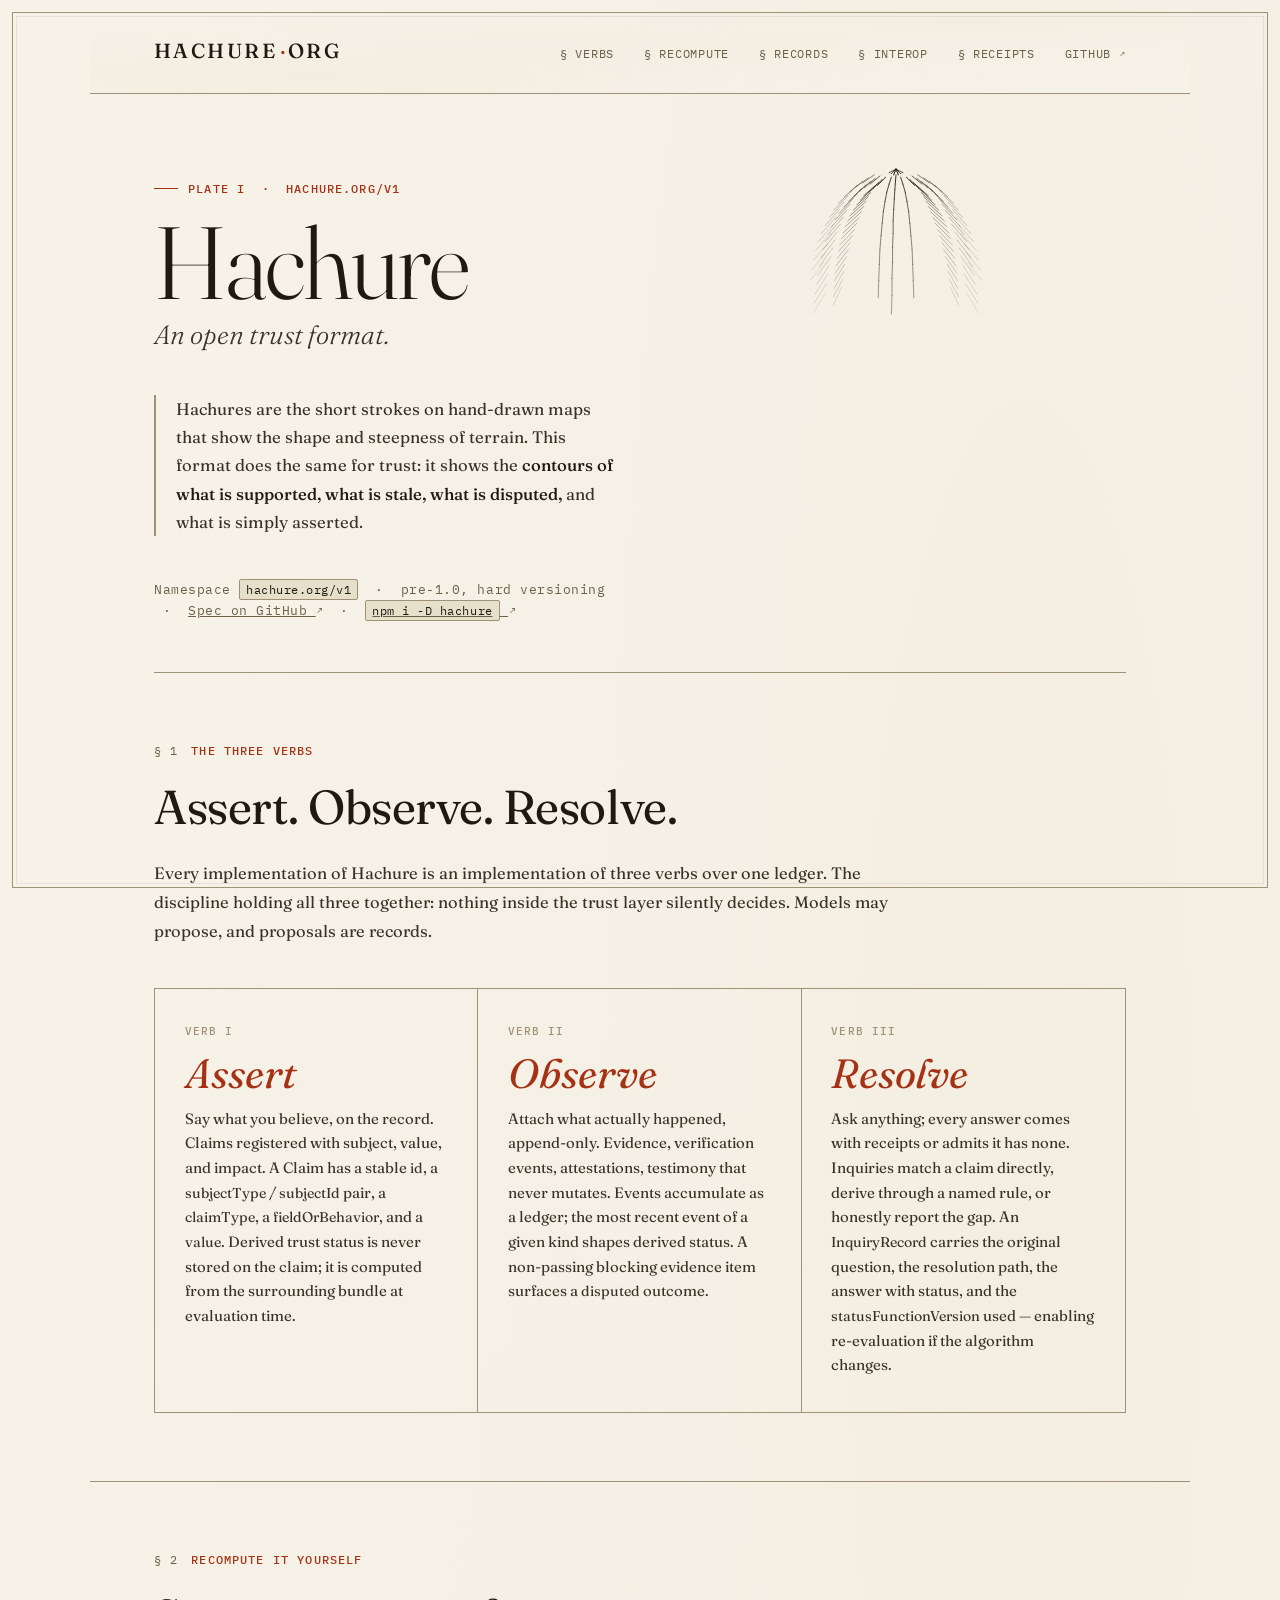
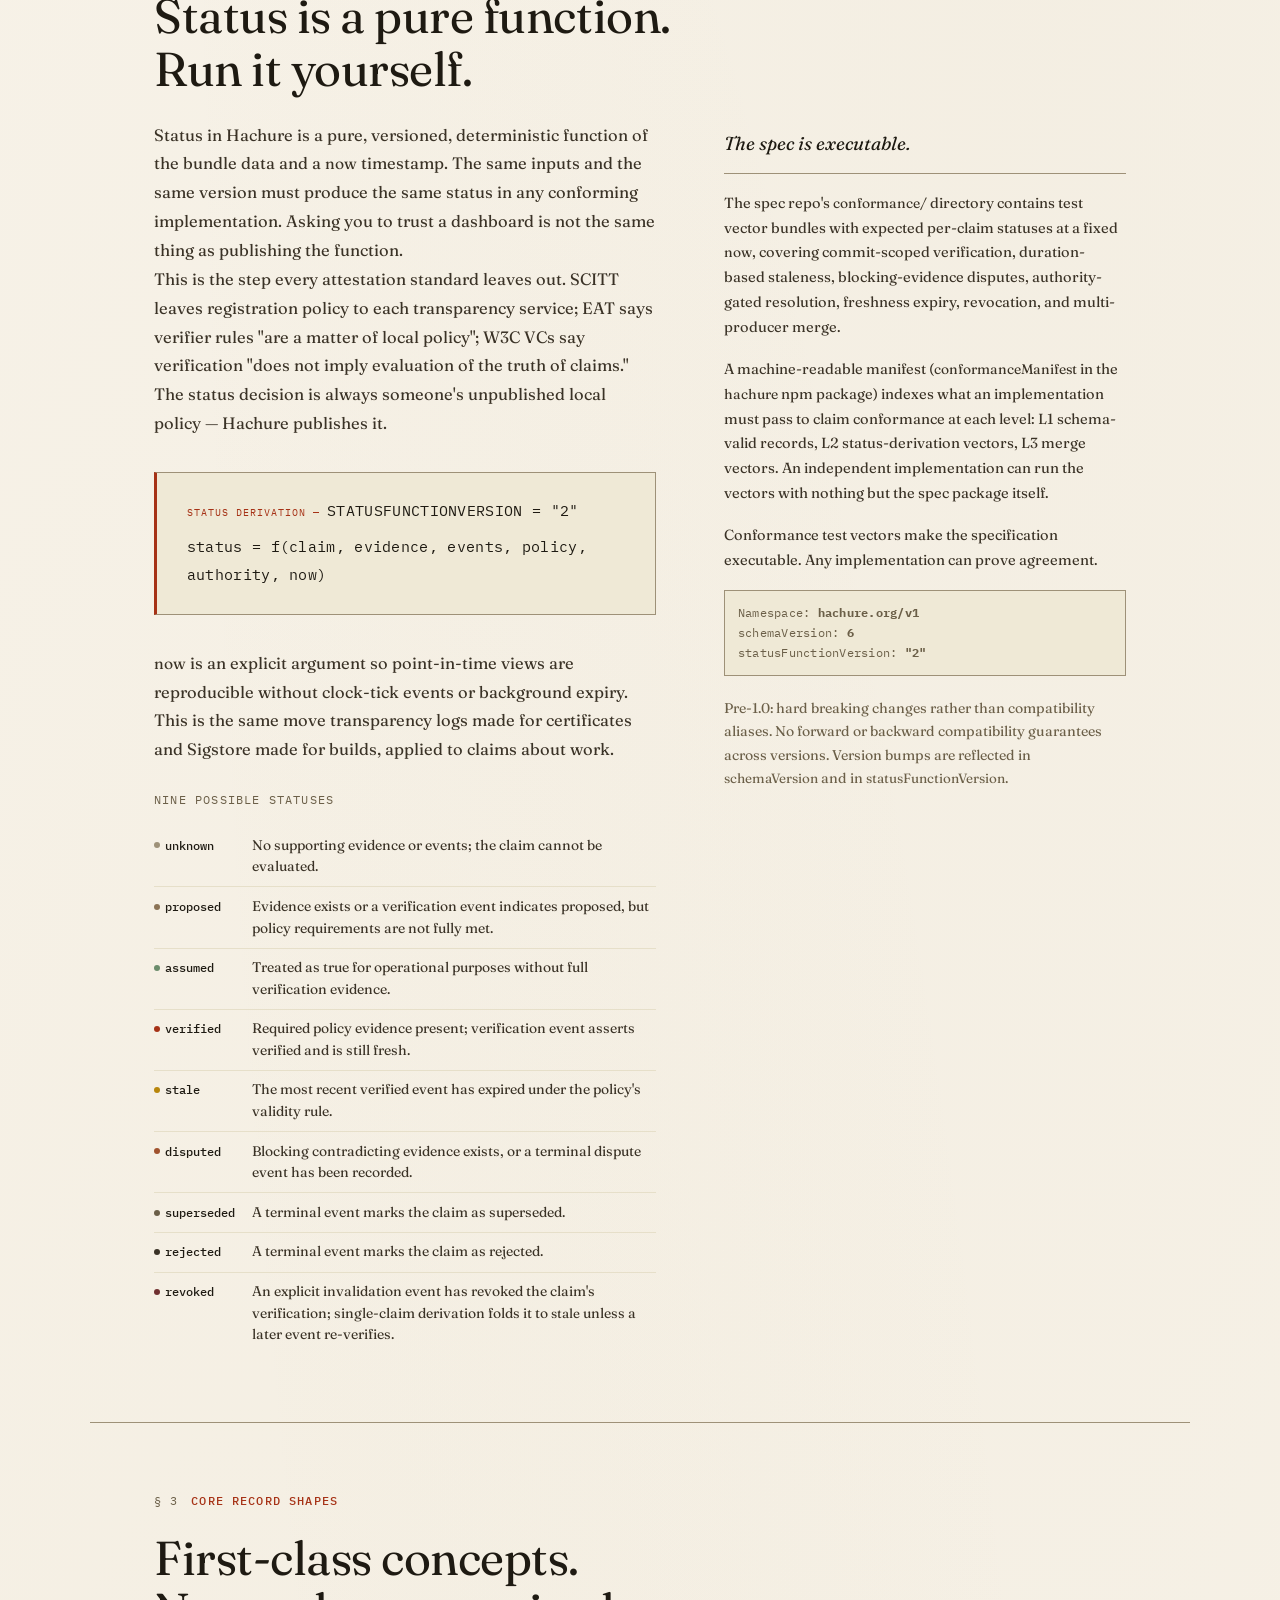
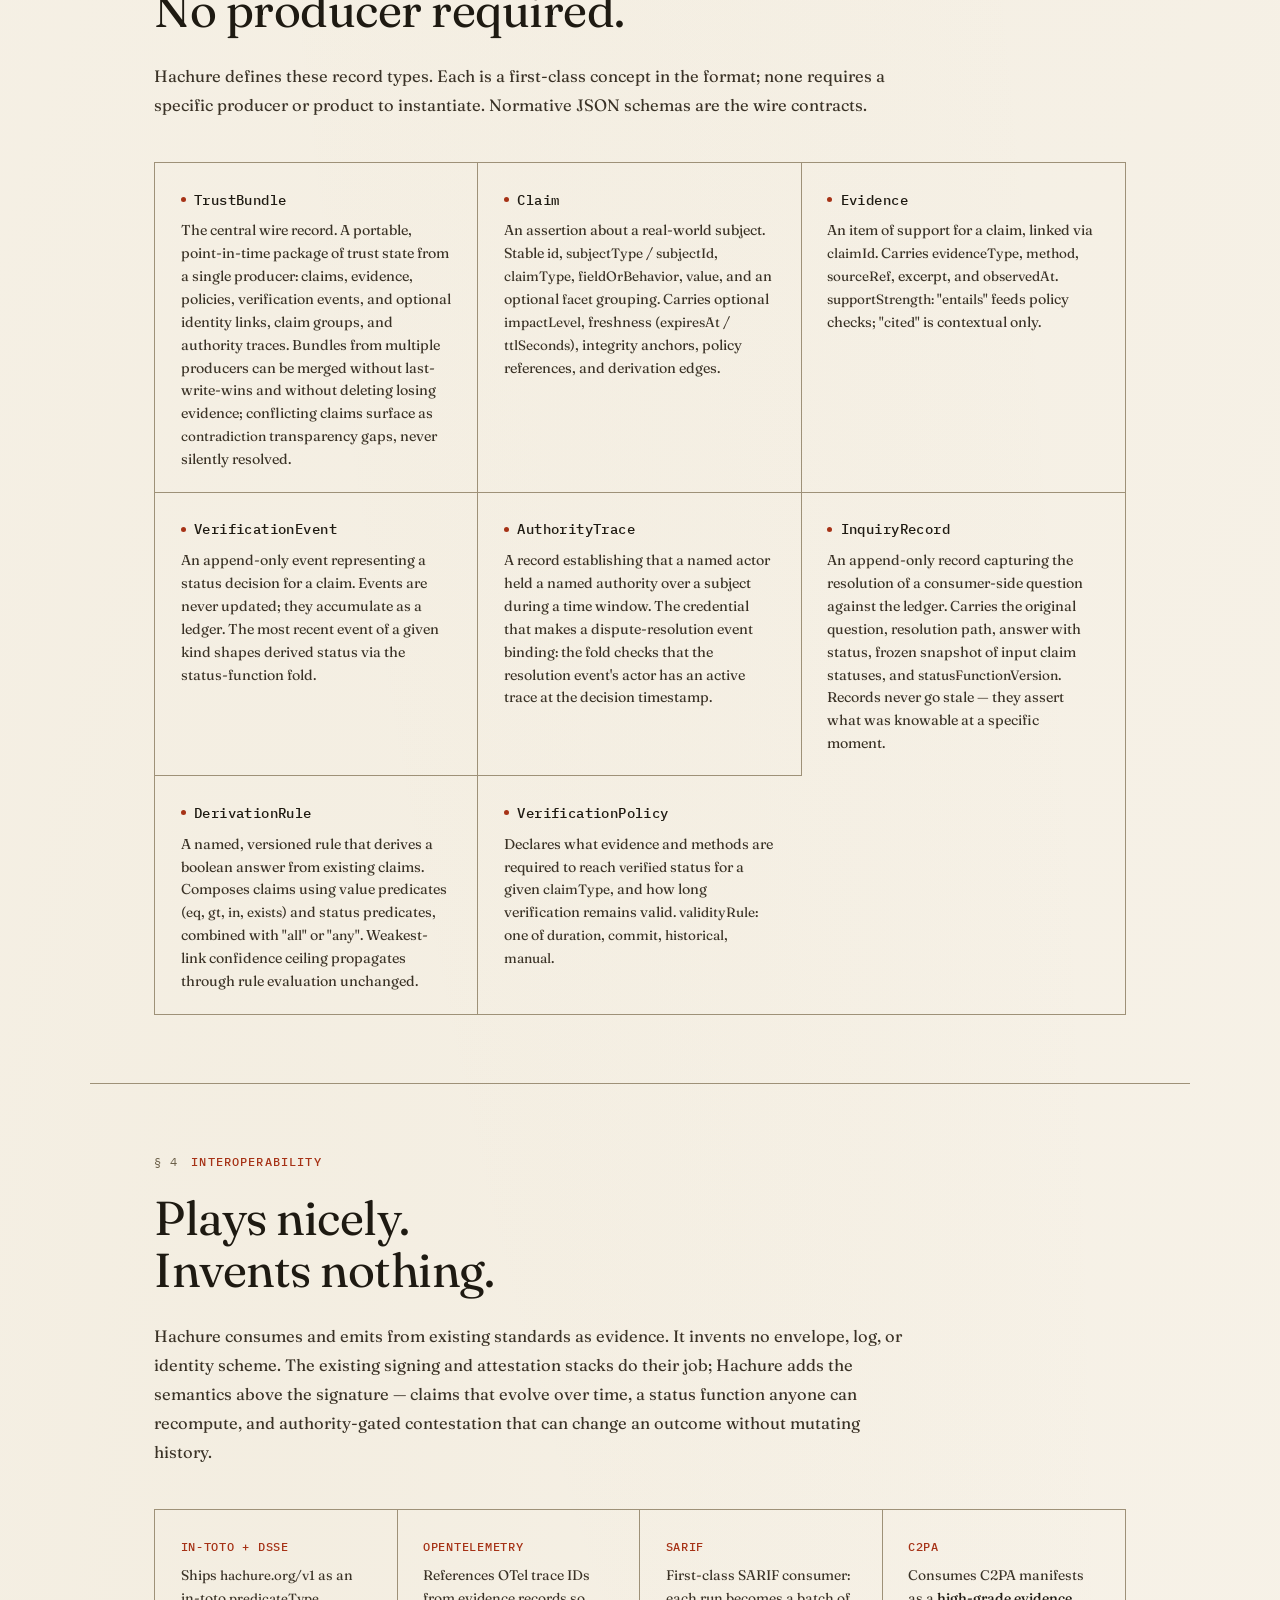
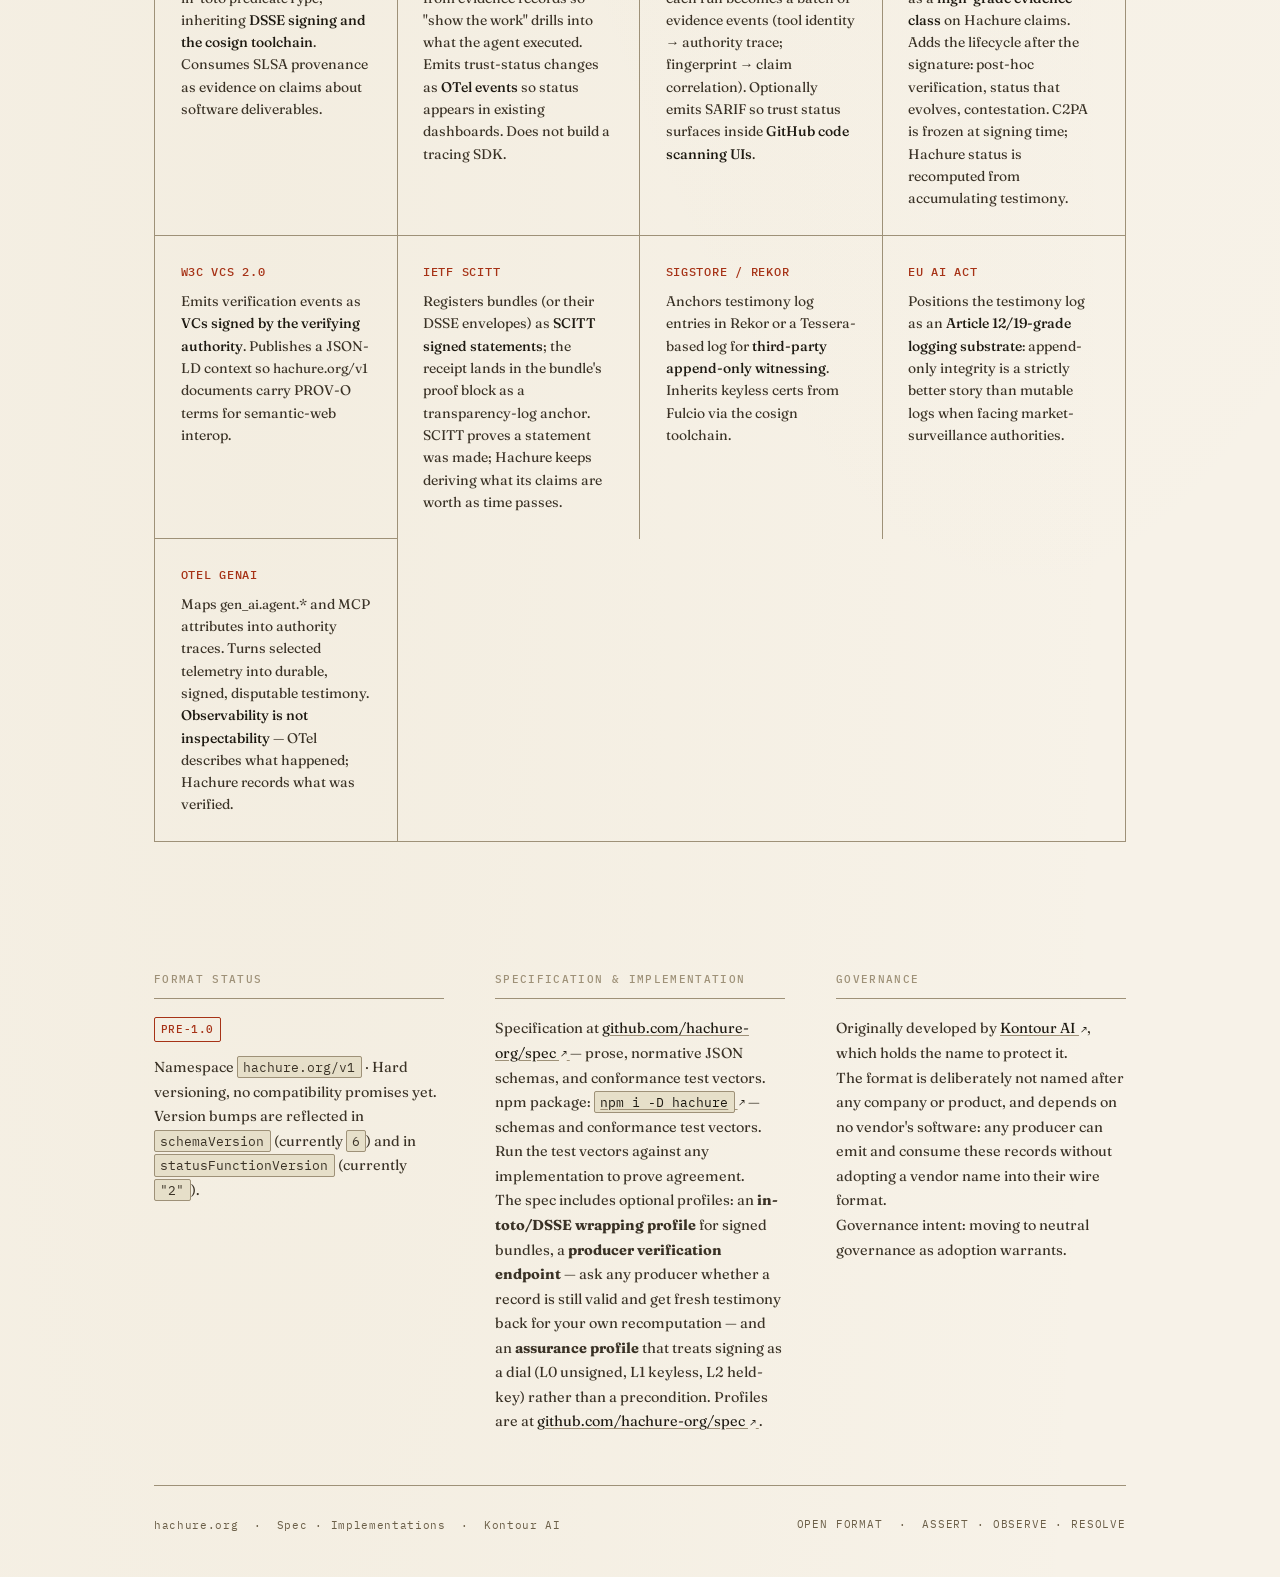
==== commit 6107ff3d: "Recomputable-trust positioning + refresh self-attestation to hachure@0.10.2 - §2 gains the delegatio" ====
--- a/index.html
+++ b/index.html
@@ -4,7 +4,7 @@
   <meta charset="UTF-8" />
   <meta name="viewport" content="width=device-width, initial-scale=1.0" />
   <title>Hachure — An Open Trust Format</title>
-  <meta name="description" content="Hachure is an open format for portable trust state. Assert claims. Observe evidence, append-only. Resolve any question — with receipts, or an honest admission of none." />
+  <meta name="description" content="Hachure is an open format for recomputable trust state. Assert claims. Observe evidence, append-only. Resolve any question — status is a published function anyone can rerun, not a dashboard you have to trust." />
   <meta property="og:title" content="Hachure — An Open Trust Format" />
   <meta property="og:description" content="Status is a pure, versioned function: deterministic, recomputable by anyone. Namespace hachure.org/v1." />
   <meta property="og:type" content="website" />
@@ -155,6 +155,13 @@
             <code>now</code> timestamp. The same inputs and the same version must produce the same status
             in any conforming implementation. Asking you to trust a dashboard is not the same thing as
             publishing the function.
+          </p>
+
+          <p class="section-body">
+            This is the step every attestation standard leaves out. SCITT leaves registration policy
+            to each transparency service; EAT says verifier rules "are a matter of local policy";
+            W3C VCs say verification "does not imply evaluation of the truth of claims."
+            The status decision is always someone's unpublished local policy — Hachure publishes it.
           </p>
 
           <div class="status-formula">
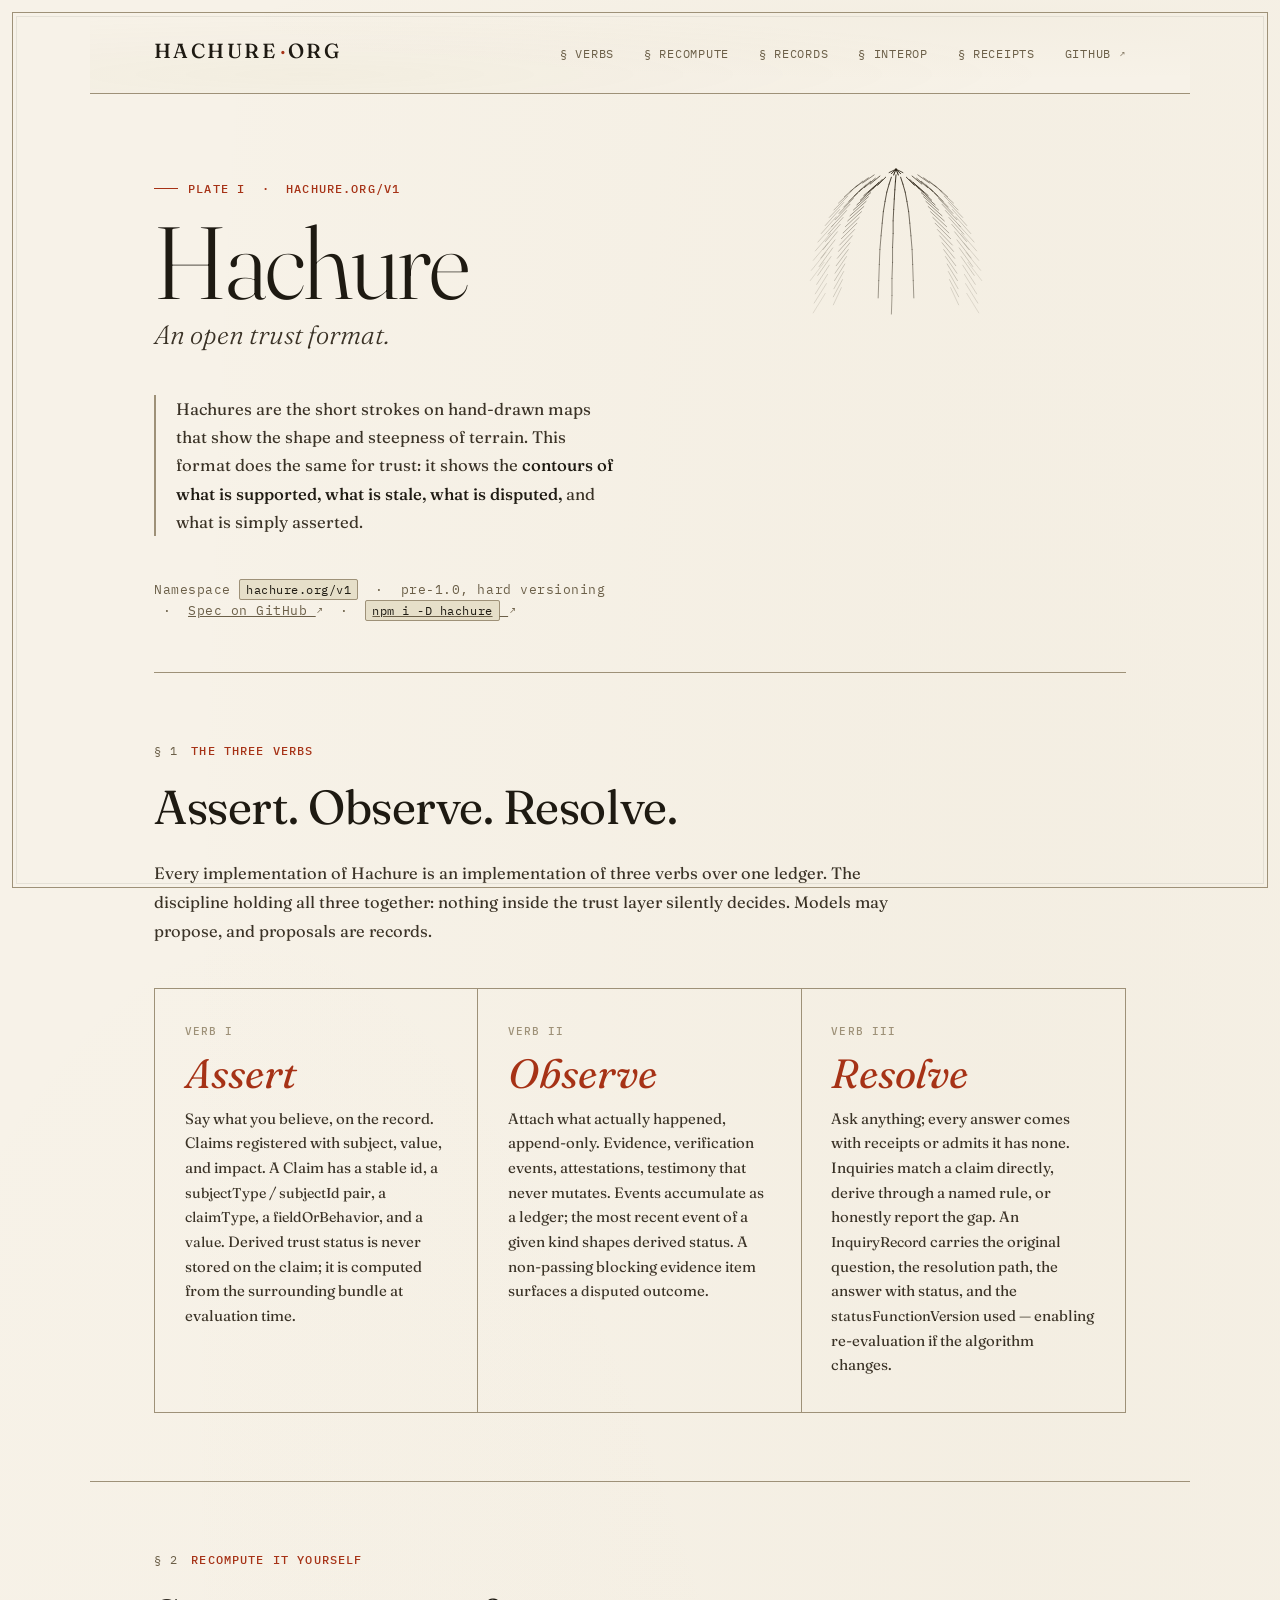
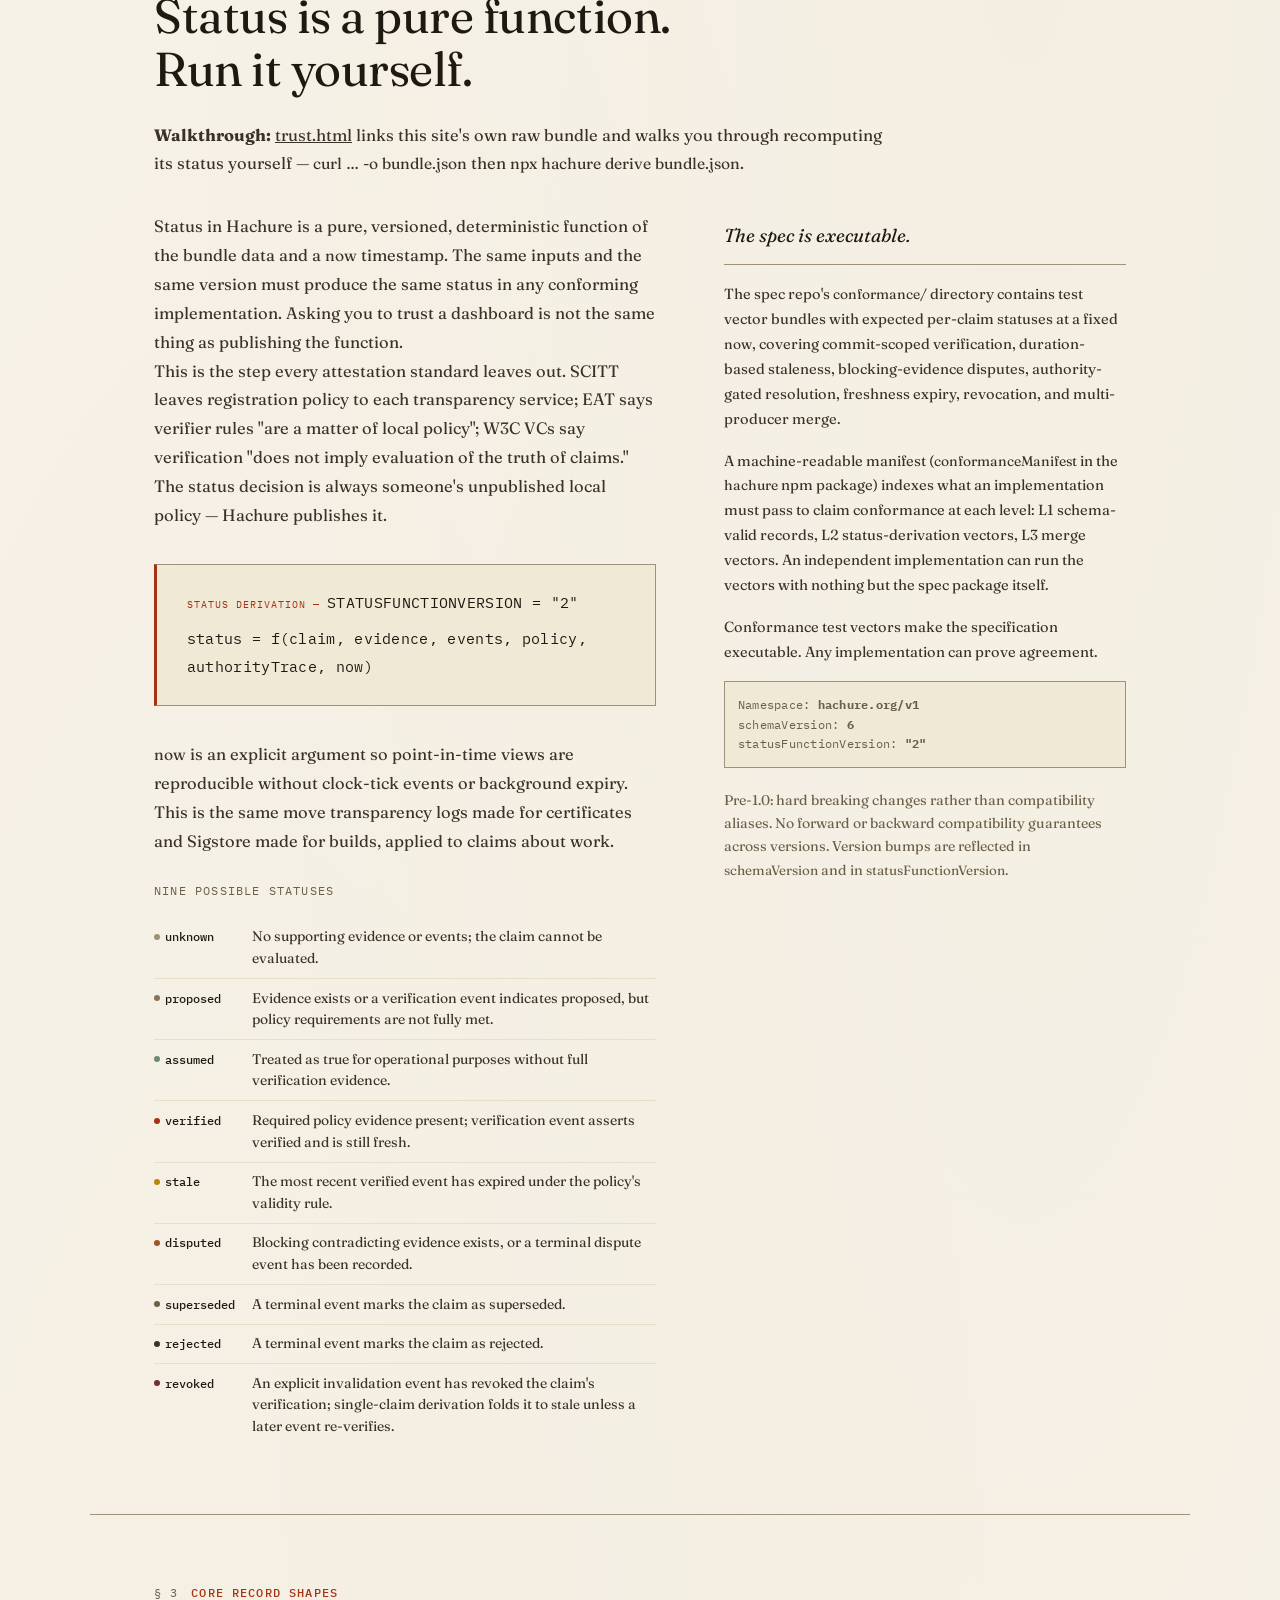
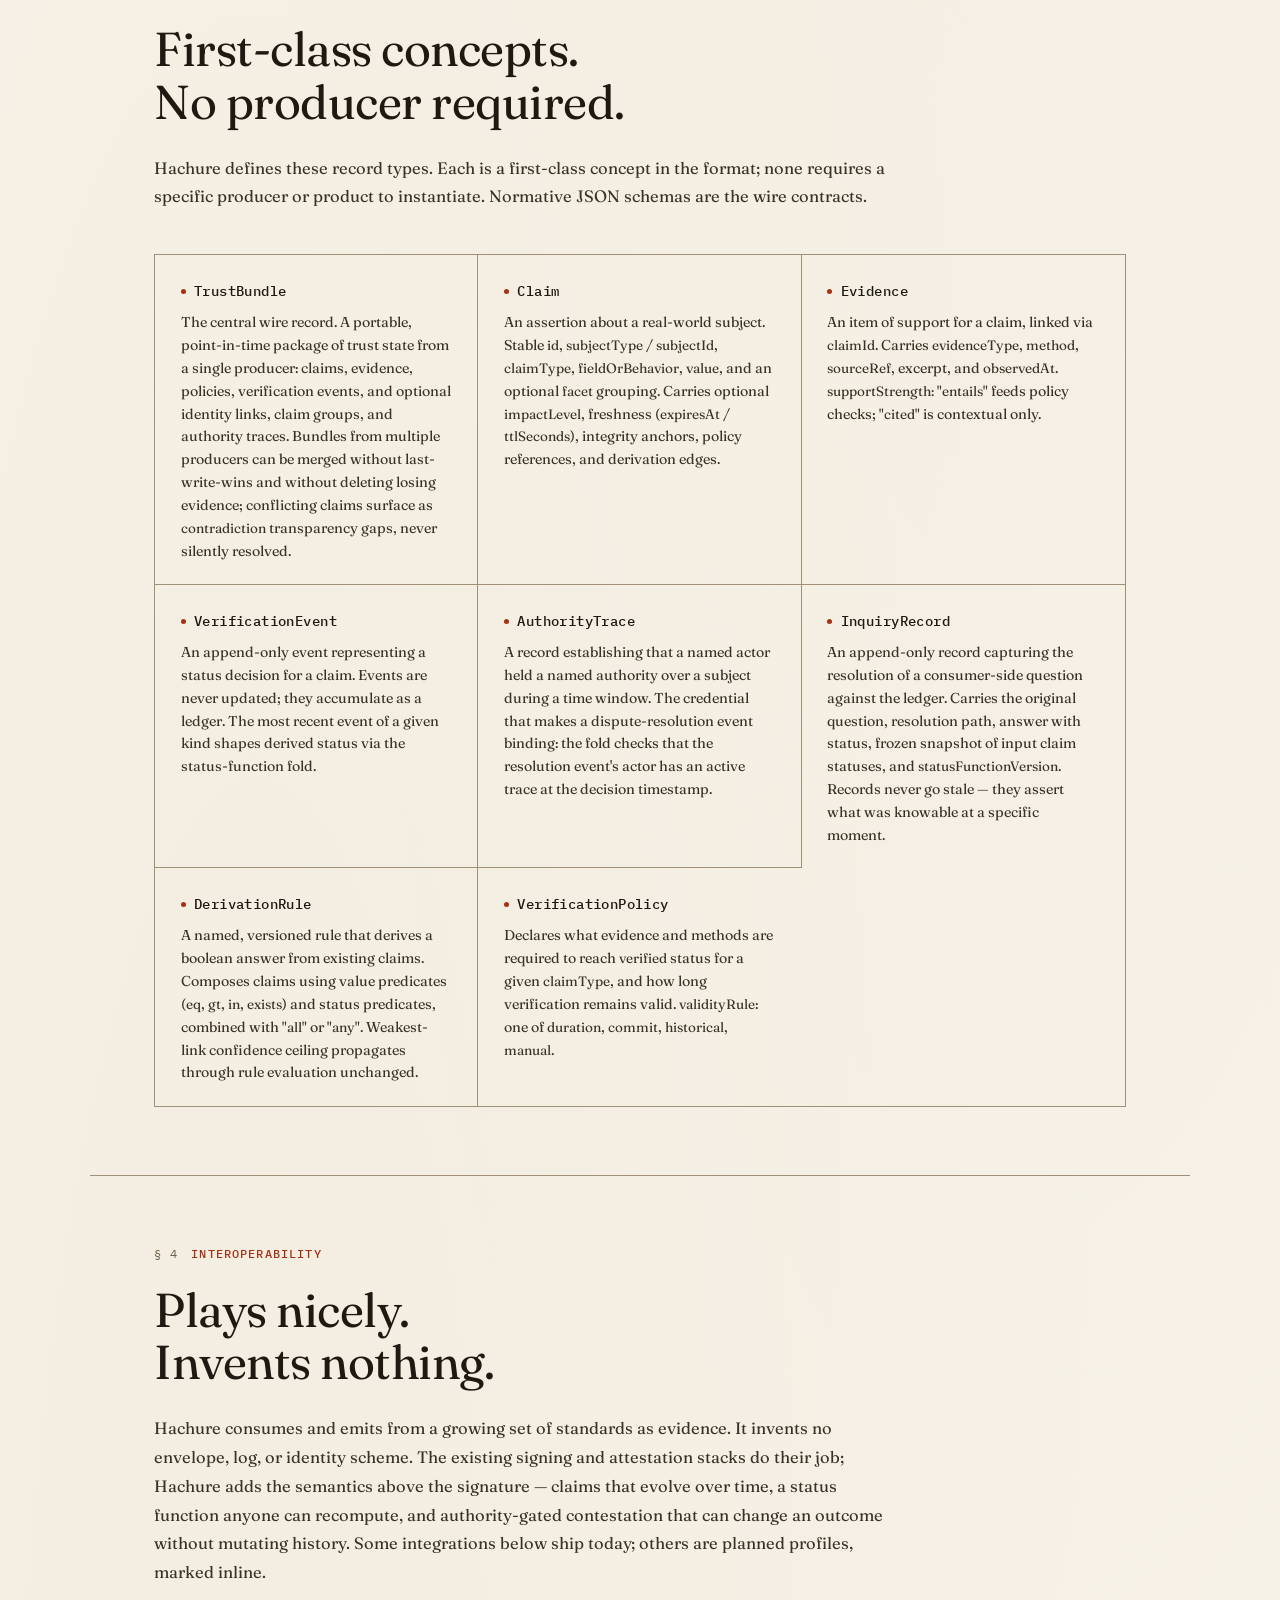
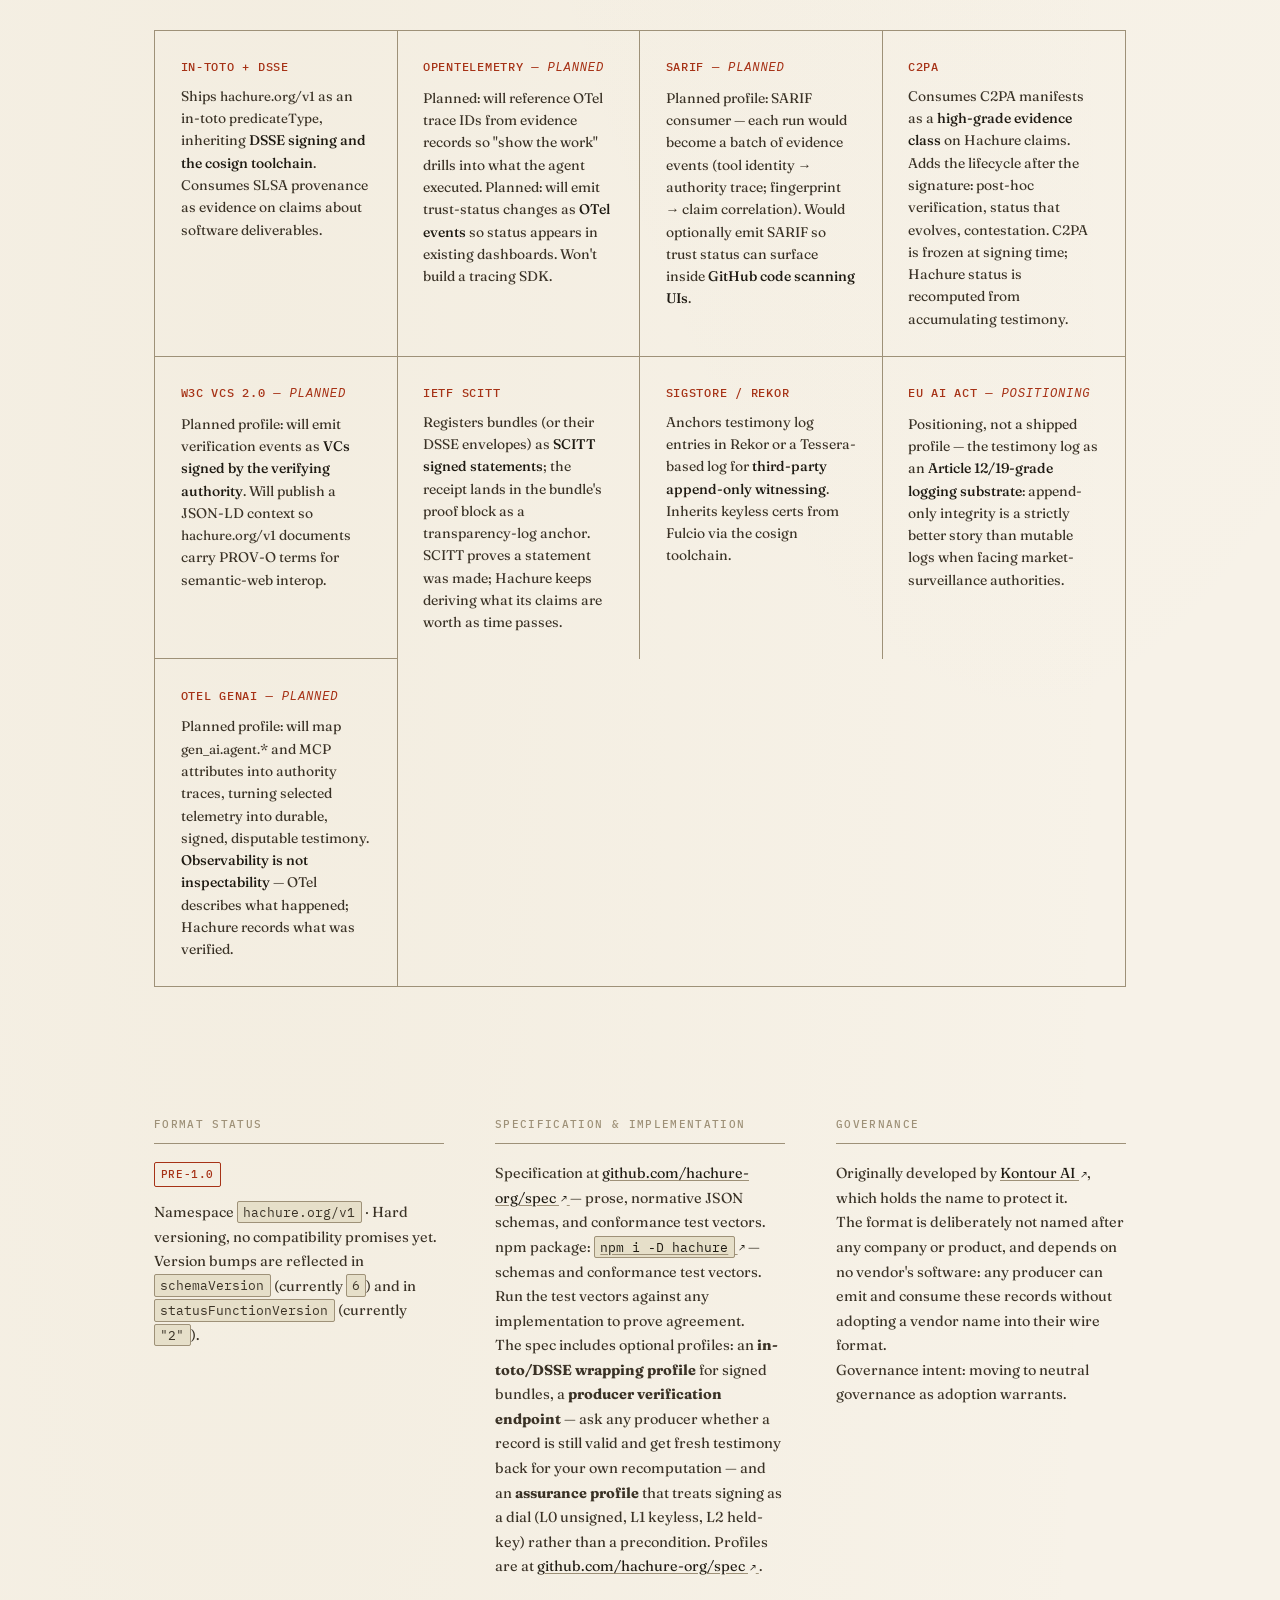
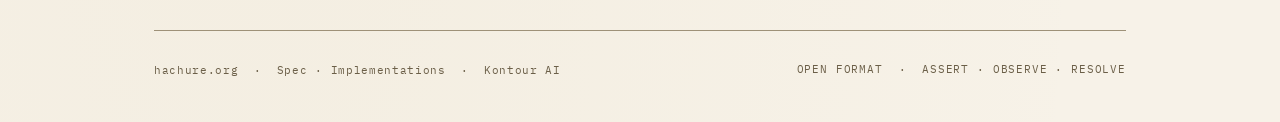
==== commit 18170d4b: "docs: honesty pass on interop cards; authorityTrace; recompute walkthrough link - Interop cards that" ====
--- a/index.html
+++ b/index.html
@@ -11,7 +11,7 @@
   <meta property="og:url" content="https://hachure.org/" />
   <meta name="twitter:card" content="summary" />
   <meta name="twitter:title" content="Hachure — An Open Trust Format" />
-  <meta name="twitter:description" content="Assert. Observe. Resolve. Status = f(claim, evidence, events, policy, authority, now)." />
+  <meta name="twitter:description" content="Assert. Observe. Resolve. Status = f(claim, evidence, events, policy, authorityTrace, now)." />
   <link rel="icon" type="image/svg+xml" href="/favicon.svg" />
   <link rel="stylesheet" href="/styles.css" />
 </head>
@@ -146,6 +146,12 @@
       </p>
       <h2 class="section-title" id="recompute-heading">Status is a pure function.<br>Run it yourself.</h2>
 
+      <p class="section-body" style="margin-bottom: 2rem;">
+        <strong>Walkthrough:</strong> <a href="/trust.html#recompute-demo">trust.html</a> links this
+        site's own raw bundle and walks you through recomputing its status yourself &mdash;
+        <code>curl &hellip; -o bundle.json</code> then <code>npx hachure derive bundle.json</code>.
+      </p>
+
       <div class="recompute-layout">
 
         <!-- Left: formula + status table -->
@@ -166,7 +172,7 @@
 
           <div class="status-formula">
             <span class="formula-label">Status Derivation — <code>statusFunctionVersion = "2"</code></span>
-            <code>status = f(claim, evidence, events, policy, authority, now)</code>
+            <code>status = f(claim, evidence, events, policy, authorityTrace, now)</code>
           </div>
 
           <p class="section-body">
@@ -371,11 +377,12 @@
       <h2 class="section-title" id="interop-heading">Plays nicely.<br>Invents nothing.</h2>
 
       <p class="interop-intro">
-        Hachure consumes and emits from existing standards as evidence.
+        Hachure consumes and emits from a growing set of standards as evidence.
         It invents no envelope, log, or identity scheme.
         The existing signing and attestation stacks do their job;
         Hachure adds the semantics above the signature — claims that evolve over time,
         a status function anyone can recompute, and authority-gated contestation that can change an outcome without mutating history.
+        Some integrations below ship today; others are planned profiles, marked inline.
       </p>
 
       <div class="interop-grid" role="list">
@@ -390,20 +397,20 @@
         </article>
 
         <article class="interop-item" role="listitem">
-          <span class="interop-standard">OpenTelemetry</span>
-          <p class="interop-role">
-            References OTel trace IDs from evidence records so "show the work" drills into what the agent executed.
-            Emits trust-status changes as <strong>OTel events</strong> so status appears in existing dashboards.
-            Does not build a tracing SDK.
-          </p>
-        </article>
-
-        <article class="interop-item" role="listitem">
-          <span class="interop-standard">SARIF</span>
-          <p class="interop-role">
-            First-class SARIF consumer: each run becomes a batch of evidence events
+          <span class="interop-standard">OpenTelemetry <em>&mdash; planned</em></span>
+          <p class="interop-role">
+            Planned: will reference OTel trace IDs from evidence records so "show the work" drills into what the agent executed.
+            Planned: will emit trust-status changes as <strong>OTel events</strong> so status appears in existing dashboards.
+            Won't build a tracing SDK.
+          </p>
+        </article>
+
+        <article class="interop-item" role="listitem">
+          <span class="interop-standard">SARIF <em>&mdash; planned</em></span>
+          <p class="interop-role">
+            Planned profile: SARIF consumer &mdash; each run would become a batch of evidence events
             (tool identity → authority trace; fingerprint → claim correlation).
-            Optionally emits SARIF so trust status surfaces inside <strong>GitHub code scanning UIs</strong>.
+            Would optionally emit SARIF so trust status can surface inside <strong>GitHub code scanning UIs</strong>.
           </p>
         </article>
 
@@ -417,10 +424,10 @@
         </article>
 
         <article class="interop-item" role="listitem">
-          <span class="interop-standard">W3C VCs 2.0</span>
-          <p class="interop-role">
-            Emits verification events as <strong>VCs signed by the verifying authority</strong>.
-            Publishes a JSON-LD context so <code>hachure.org/v1</code> documents carry PROV-O terms
+          <span class="interop-standard">W3C VCs 2.0 <em>&mdash; planned</em></span>
+          <p class="interop-role">
+            Planned profile: will emit verification events as <strong>VCs signed by the verifying authority</strong>.
+            Will publish a JSON-LD context so <code>hachure.org/v1</code> documents carry PROV-O terms
             for semantic-web interop.
           </p>
         </article>
@@ -444,19 +451,19 @@
         </article>
 
         <article class="interop-item" role="listitem">
-          <span class="interop-standard">EU AI Act</span>
-          <p class="interop-role">
-            Positions the testimony log as an <strong>Article 12/19-grade logging substrate</strong>:
+          <span class="interop-standard">EU AI Act <em>&mdash; positioning</em></span>
+          <p class="interop-role">
+            Positioning, not a shipped profile &mdash; the testimony log as an <strong>Article 12/19-grade logging substrate</strong>:
             append-only integrity is a strictly better story than mutable logs when facing
             market-surveillance authorities.
           </p>
         </article>
 
         <article class="interop-item" role="listitem">
-          <span class="interop-standard">OTel GenAI</span>
-          <p class="interop-role">
-            Maps <code>gen_ai.agent.*</code> and MCP attributes into authority traces.
-            Turns selected telemetry into durable, signed, disputable testimony.
+          <span class="interop-standard">OTel GenAI <em>&mdash; planned</em></span>
+          <p class="interop-role">
+            Planned profile: will map <code>gen_ai.agent.*</code> and MCP attributes into authority traces,
+            turning selected telemetry into durable, signed, disputable testimony.
             <strong>Observability is not inspectability</strong> — OTel describes what happened; Hachure records what was verified.
           </p>
         </article>
